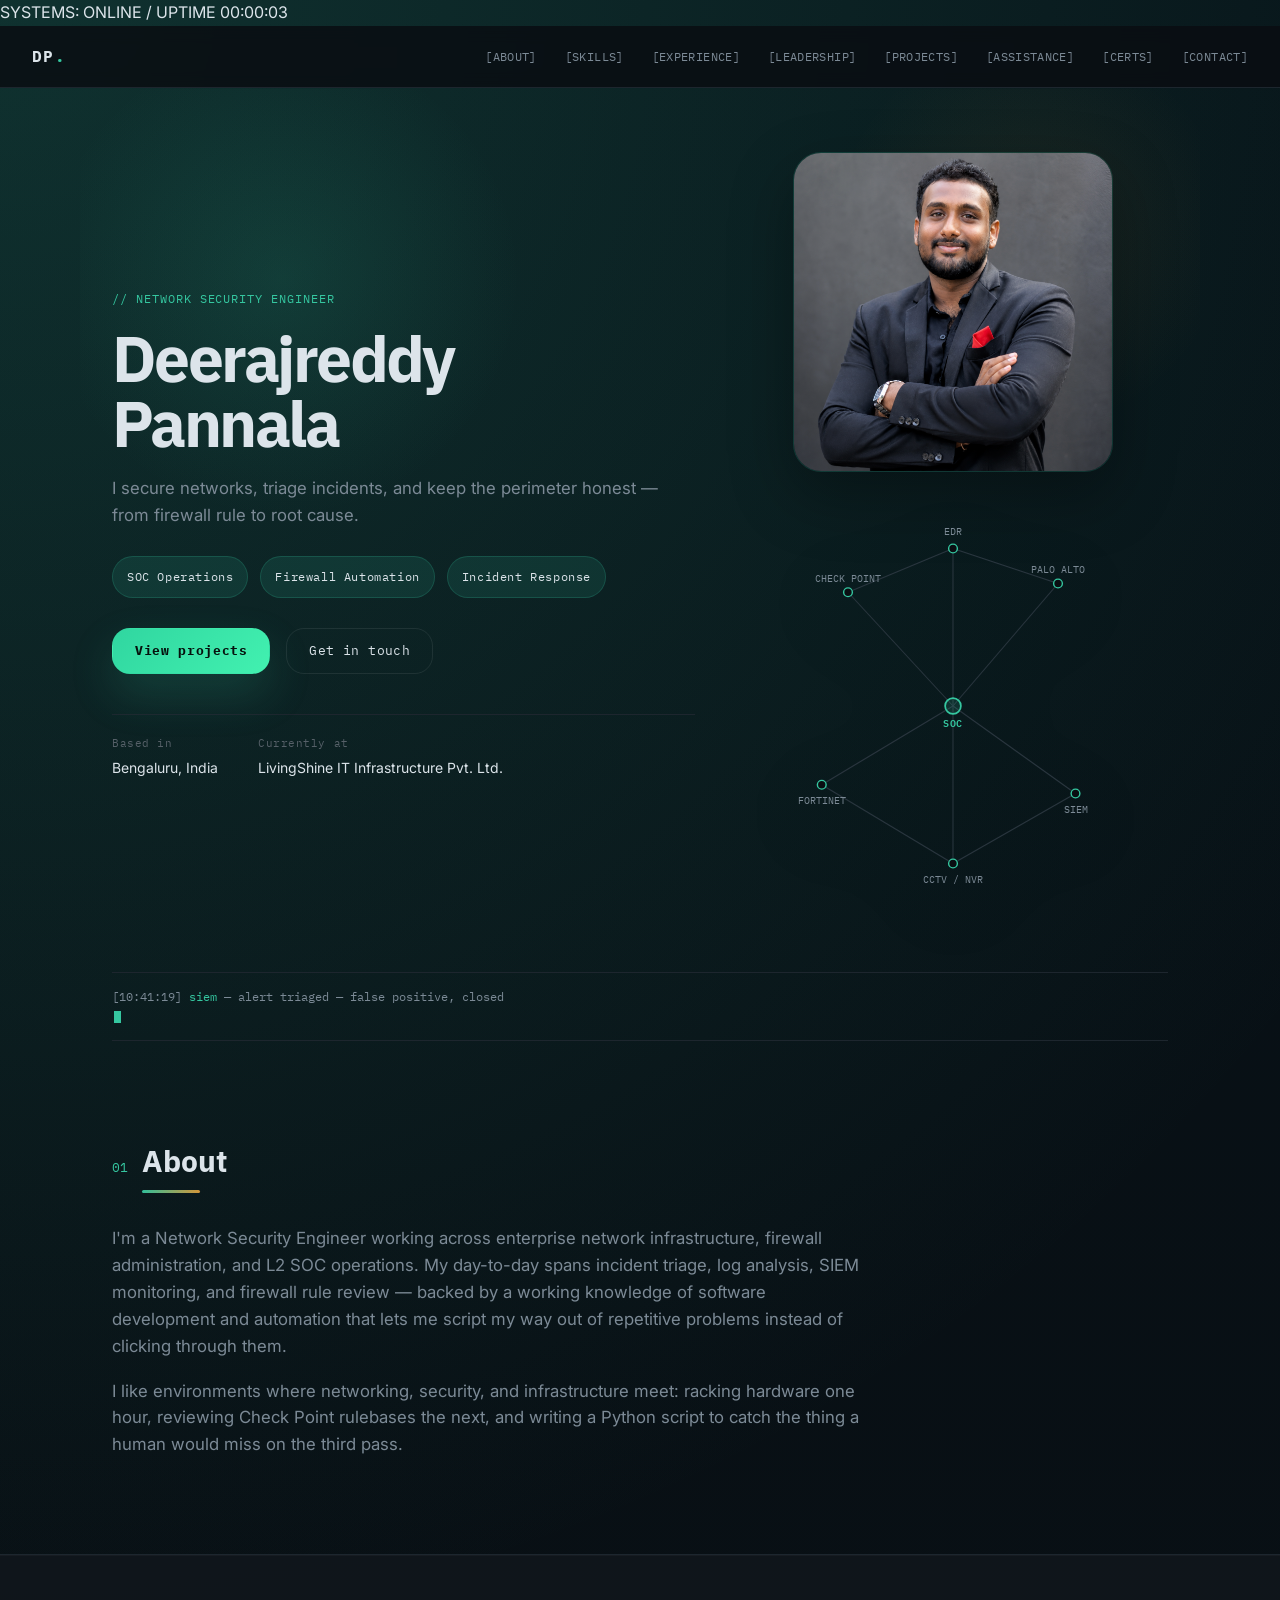
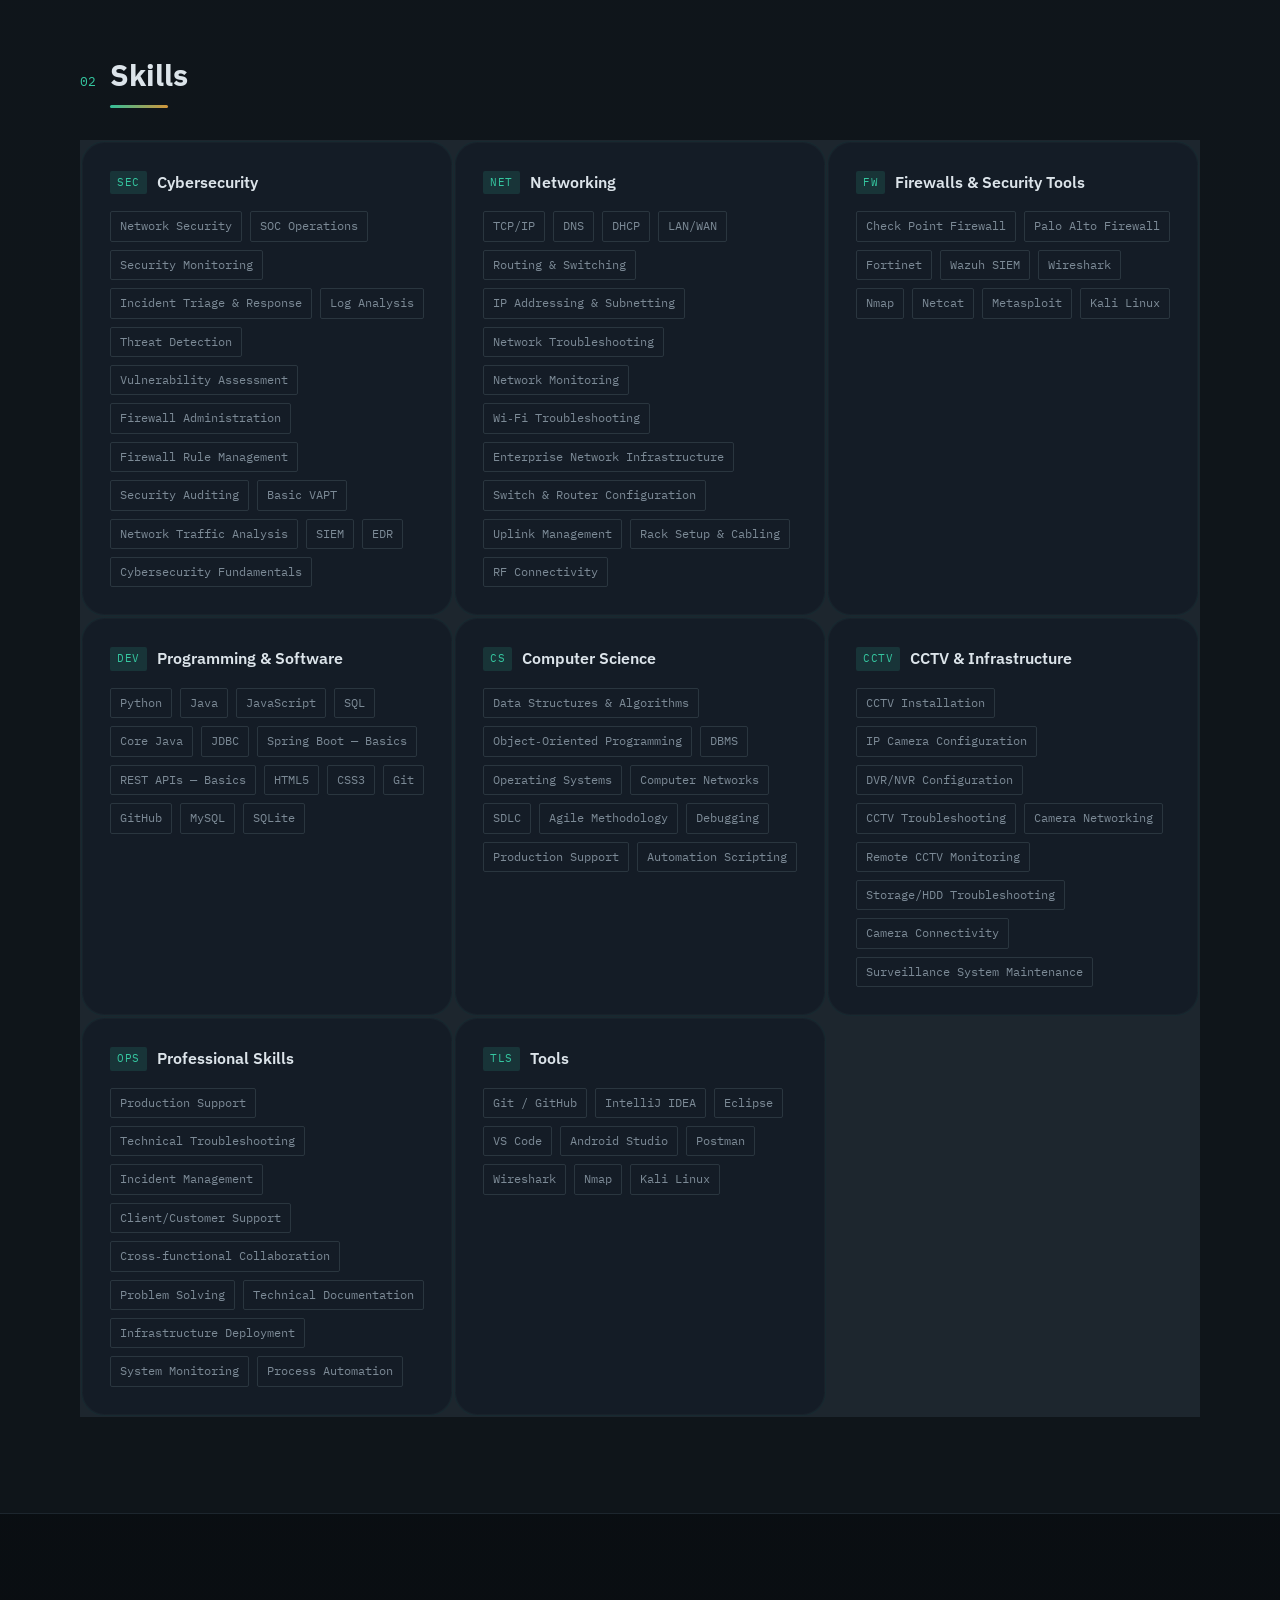
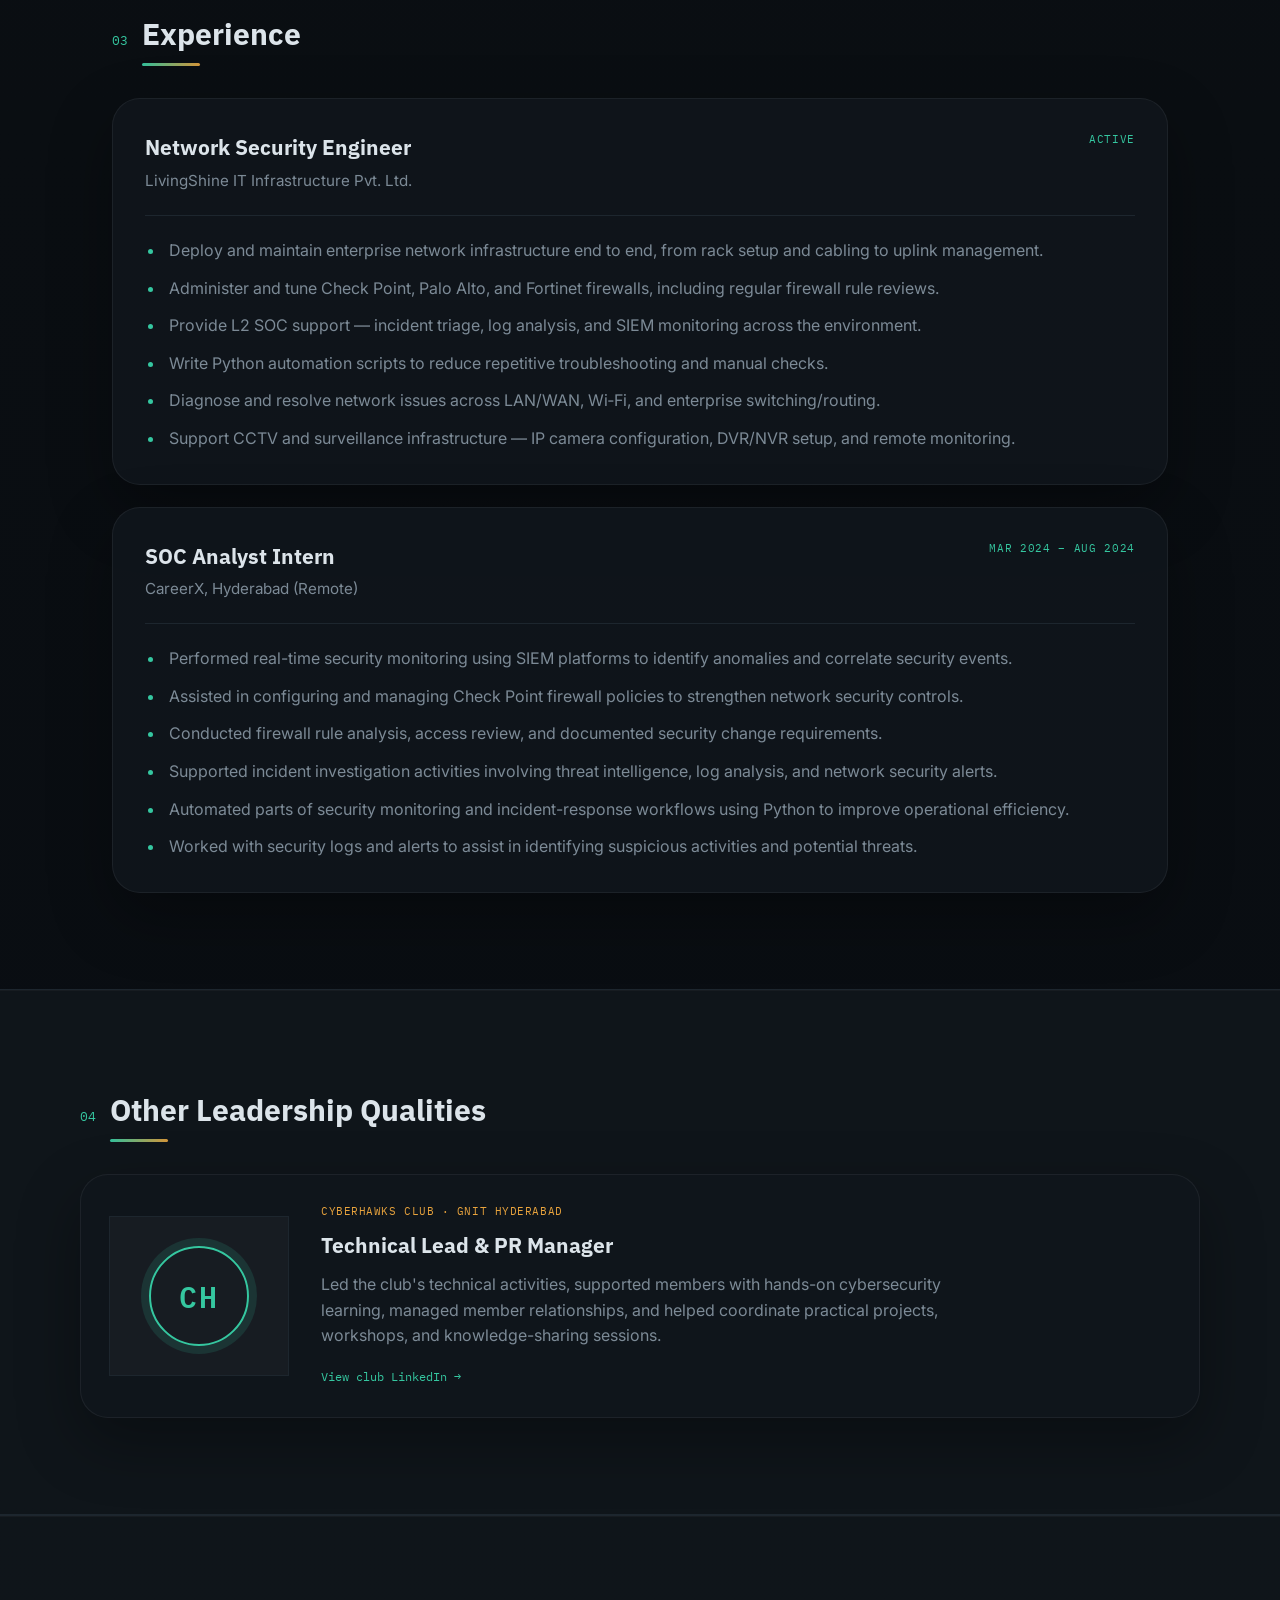
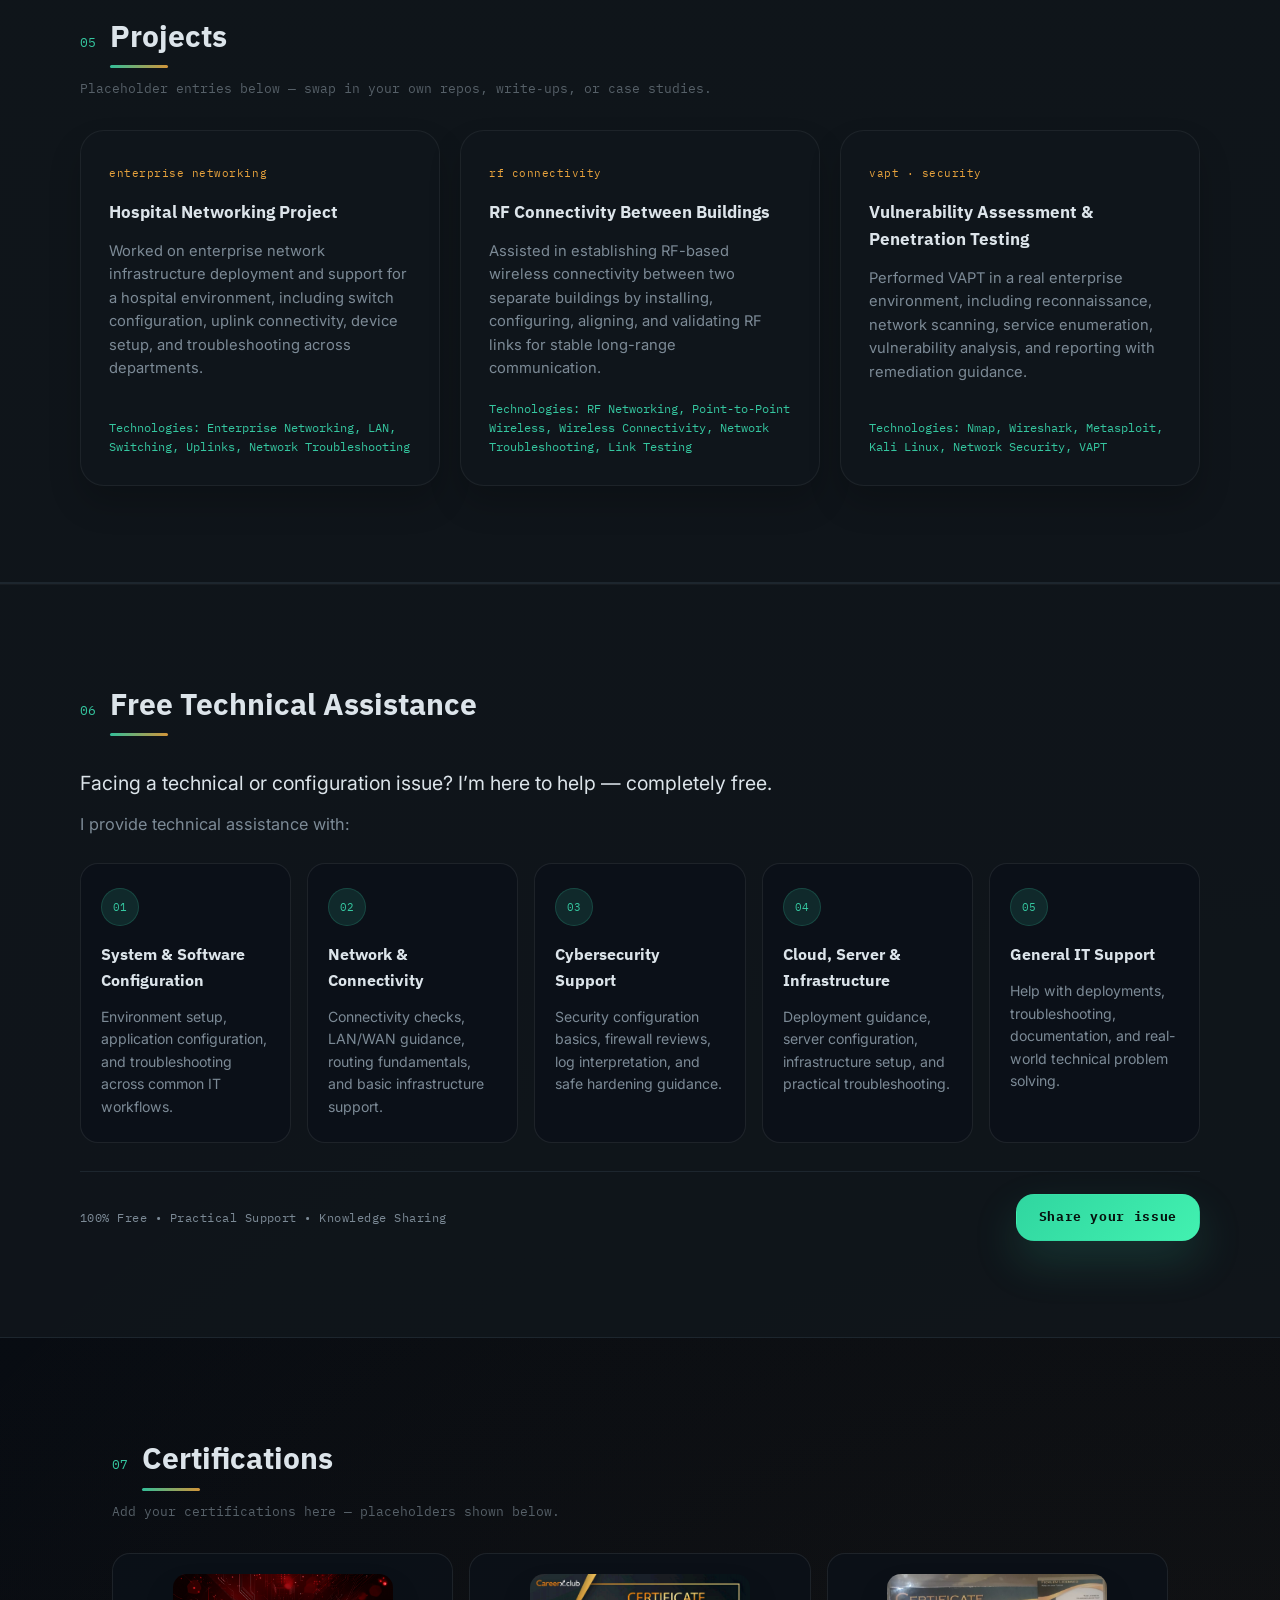
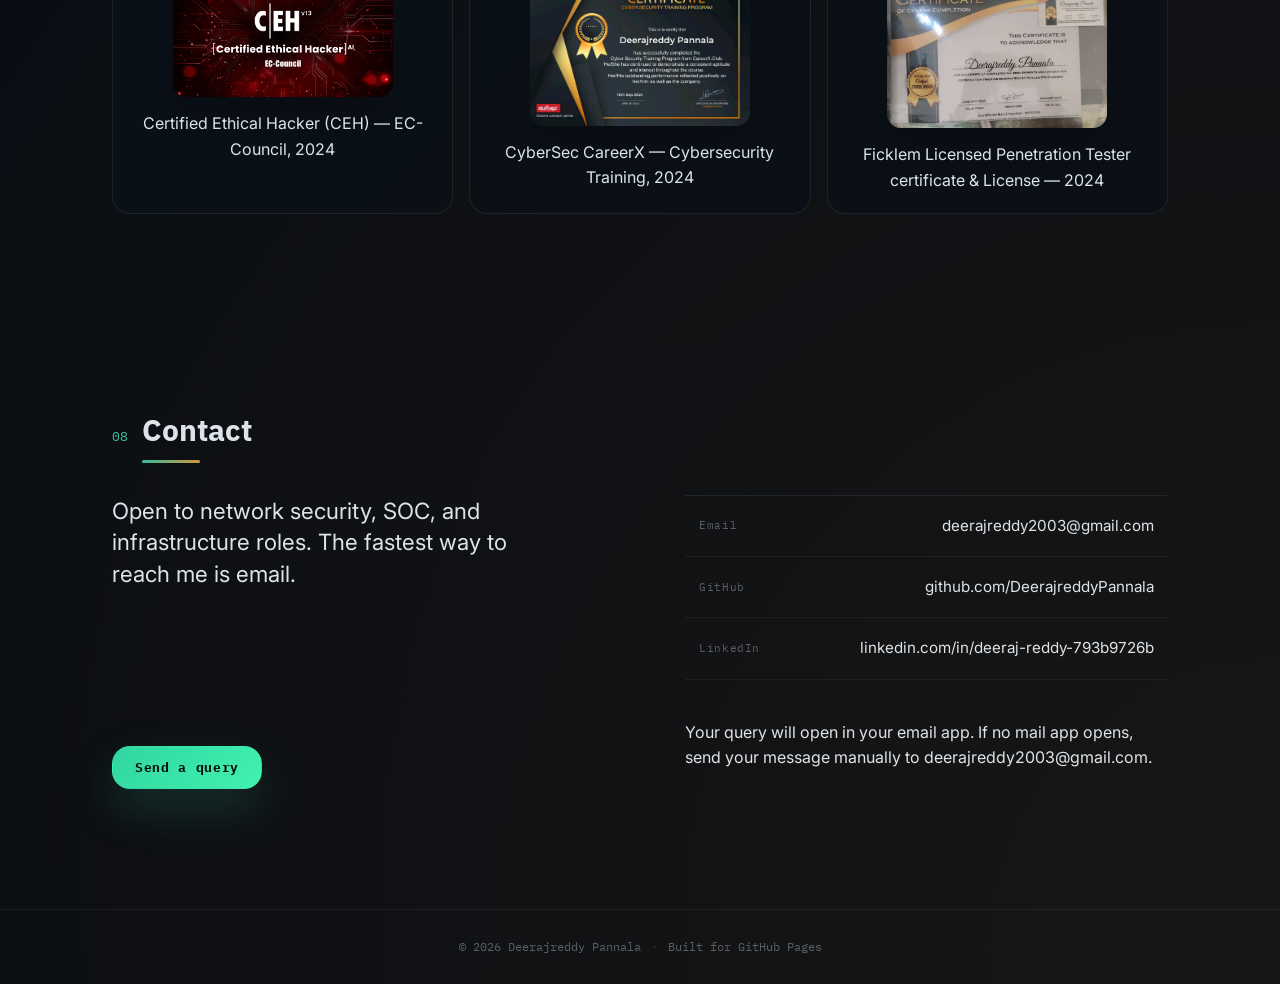
==== index-served.html @ b2ebab17 "Add files via upload" ====
<!DOCTYPE html>
<html lang="en">
<head>
<meta charset="UTF-8">
<meta name="viewport" content="width=device-width, initial-scale=1.0">
<title>Deerajreddy Pannala — Network Security Engineer</title>
<meta name="description" content="Portfolio of Deerajreddy Pannala, a Network Security Engineer specializing in SOC operations, firewall administration, and network infrastructure.">
<link rel="preconnect" href="https://fonts.googleapis.com">
<link rel="preconnect" href="https://fonts.gstatic.com" crossorigin>
<link href="https://fonts.googleapis.com/css2?family=IBM+Plex+Sans:wght@400;500;600;700&family=IBM+Plex+Mono:wght@400;500;600&family=Inter:wght@400;500;600&display=swap" rel="stylesheet">
<link rel="stylesheet" href="style.css">
</head>
<body>

<!-- ============ STATUS BAR ============ -->
<div class="statusbar">
  <span class="statusbar__dot" aria-hidden="true"></span>
  <span class="statusbar__text">SYSTEMS: ONLINE</span>
  <span class="statusbar__sep">/</span>
  <span class="statusbar__text statusbar__uptime" id="uptime">UPTIME 00:00:00</span>
</div>

<!-- ============ NAV ============ -->
<header class="nav">
  <a href="#top" class="nav__logo">DP<span class="nav__logo-dot">.</span></a>
  <nav class="nav__links" id="navLinks">
    <a href="#about">[ABOUT]</a>
    <a href="#skills">[SKILLS]</a>
    <a href="#experience">[EXPERIENCE]</a>
    <a href="#leadership">[LEADERSHIP]</a>
    <a href="#projects">[PROJECTS]</a>
    <a href="#assistance">[ASSISTANCE]</a>
    <a href="#certs">[CERTS]</a>
    <a href="#contact">[CONTACT]</a>
  </nav>
  <button class="nav__toggle" id="navToggle" aria-label="Toggle navigation" aria-expanded="false">
    <span></span><span></span><span></span>
  </button>
</header>

<!-- ============ HERO ============ -->
<section class="hero" id="top">
  <div class="hero__grid">
    <div class="hero__content">
      <p class="eyebrow">// NETWORK SECURITY ENGINEER</p>
      <h1 class="hero__title">Deerajreddy Pannala</h1>
      <p class="hero__tagline">I secure networks, triage incidents, and keep the perimeter honest — from firewall rule to root cause.</p>
      <div class="hero__badges">
        <span class="hero__badge">SOC Operations</span>
        <span class="hero__badge">Firewall Automation</span>
        <span class="hero__badge">Incident Response</span>
      </div>
      <div class="hero__cta">
        <a href="#projects" class="btn btn--primary">View projects</a>
        <a href="#contact" class="btn btn--ghost">Get in touch</a>
      </div>
      <div class="hero__meta">
        <div class="hero__meta-item"><span class="hero__meta-label">Based in</span><span>Bengaluru, India</span></div>
        <div class="hero__meta-item"><span class="hero__meta-label">Currently at</span><span>LivingShine IT Infrastructure Pvt. Ltd.</span></div>
      </div>
    </div>

    <div class="hero__topology" aria-hidden="true">
      <img src="deerajdp.png" alt="Portrait of Deerajreddy Pannala" class="hero__photo">
      <svg viewBox="0 0 480 480" class="topology-svg">
        <!-- connective lines -->
        <g class="topo-lines" stroke="var(--border-bright)" stroke-width="1.2" fill="none">
          <line x1="240" y1="240" x2="120" y2="110" class="line l1"/>
          <line x1="240" y1="240" x2="360" y2="100" class="line l2"/>
          <line x1="240" y1="240" x2="90"  y2="330" class="line l3"/>
          <line x1="240" y1="240" x2="380" y2="340" class="line l4"/>
          <line x1="240" y1="240" x2="240" y2="60"  class="line l5"/>
          <line x1="240" y1="240" x2="240" y2="420" class="line l6"/>
          <line x1="120" y1="110" x2="240" y2="60" class="line l7"/>
          <line x1="360" y1="100" x2="240" y2="60" class="line l8"/>
          <line x1="90"  y1="330" x2="240" y2="420" class="line l9"/>
          <line x1="380" y1="340" x2="240" y2="420" class="line l10"/>
        </g>
        <g class="topo-nodes">
          <circle cx="240" cy="240" r="9" class="node node--self"/>
          <circle cx="120" cy="110" r="5" class="node"/>
          <circle cx="360" cy="100" r="5" class="node"/>
          <circle cx="90"  cy="330" r="5" class="node"/>
          <circle cx="380" cy="340" r="5" class="node"/>
          <circle cx="240" cy="60"  r="5" class="node"/>
          <circle cx="240" cy="420" r="5" class="node"/>
        </g>
        <g class="topo-labels" font-family="IBM Plex Mono, monospace" font-size="11" fill="var(--text-muted)">
          <text x="240" y="264" text-anchor="middle" class="label label--self" fill="var(--accent-teal)">SOC</text>
          <text x="120" y="98"  text-anchor="middle">CHECK POINT</text>
          <text x="360" y="88"  text-anchor="middle">PALO ALTO</text>
          <text x="90"  y="352" text-anchor="middle">FORTINET</text>
          <text x="380" y="362" text-anchor="middle">SIEM</text>
          <text x="240" y="44"  text-anchor="middle">EDR</text>
          <text x="240" y="442" text-anchor="middle">CCTV / NVR</text>
        </g>
      </svg>
    </div>
  </div>

  <div class="hero__ticker" role="status" aria-live="off">
    <div class="hero__ticker-inner" id="logTicker"></div>
  </div>
</section>

<!-- ============ ABOUT ============ -->
<section class="section" id="about">
  <div class="section__head">
    <span class="section__tag">01</span>
    <h2 class="section__title">About</h2>
  </div>
  <div class="about__body">
    <p>
      I'm a Network Security Engineer working across enterprise network infrastructure, firewall
      administration, and L2 SOC operations. My day-to-day spans incident triage, log analysis,
      SIEM monitoring, and firewall rule review — backed by a working knowledge of software
      development and automation that lets me script my way out of repetitive problems instead
      of clicking through them.
    </p>
    <p>
      I like environments where networking, security, and infrastructure meet: racking hardware
      one hour, reviewing Check Point rulebases the next, and writing a Python script to catch
      the thing a human would miss on the third pass.
    </p>
  </div>
</section>

<!-- ============ SKILLS ============ -->
<section class="section section--panel skill-section" id="skills">
  <div class="section__head">
    <span class="section__tag">02</span>
    <h2 class="section__title">Skills</h2>
  </div>

  <div class="skills-grid">

    <div class="skill-card">
      <div class="skill-card__head"><span class="skill-card__code">SEC</span><h3>Cybersecurity</h3></div>
      <div class="tag-list">
        <span class="tag">Network Security</span><span class="tag">SOC Operations</span><span class="tag">Security Monitoring</span>
        <span class="tag">Incident Triage &amp; Response</span><span class="tag">Log Analysis</span><span class="tag">Threat Detection</span>
        <span class="tag">Vulnerability Assessment</span><span class="tag">Firewall Administration</span><span class="tag">Firewall Rule Management</span>
        <span class="tag">Security Auditing</span><span class="tag">Basic VAPT</span><span class="tag">Network Traffic Analysis</span>
        <span class="tag">SIEM</span><span class="tag">EDR</span><span class="tag">Cybersecurity Fundamentals</span>
      </div>
    </div>

    <div class="skill-card">
      <div class="skill-card__head"><span class="skill-card__code">NET</span><h3>Networking</h3></div>
      <div class="tag-list">
        <span class="tag">TCP/IP</span><span class="tag">DNS</span><span class="tag">DHCP</span><span class="tag">LAN/WAN</span>
        <span class="tag">Routing &amp; Switching</span><span class="tag">IP Addressing &amp; Subnetting</span><span class="tag">Network Troubleshooting</span>
        <span class="tag">Network Monitoring</span><span class="tag">Wi‑Fi Troubleshooting</span><span class="tag">Enterprise Network Infrastructure</span>
        <span class="tag">Switch &amp; Router Configuration</span><span class="tag">Uplink Management</span><span class="tag">Rack Setup &amp; Cabling</span>
        <span class="tag">RF Connectivity</span>
      </div>
    </div>

    <div class="skill-card">
      <div class="skill-card__head"><span class="skill-card__code">FW</span><h3>Firewalls &amp; Security Tools</h3></div>
      <div class="tag-list">
        <span class="tag">Check Point Firewall</span><span class="tag">Palo Alto Firewall</span><span class="tag">Fortinet</span>
        <span class="tag">Wazuh SIEM</span><span class="tag">Wireshark</span><span class="tag">Nmap</span><span class="tag">Netcat</span>
        <span class="tag">Metasploit</span><span class="tag">Kali Linux</span>
      </div>
    </div>

    <div class="skill-card">
      <div class="skill-card__head"><span class="skill-card__code">DEV</span><h3>Programming &amp; Software</h3></div>
      <div class="tag-list">
        <span class="tag">Python</span><span class="tag">Java</span><span class="tag">JavaScript</span><span class="tag">SQL</span>
        <span class="tag">Core Java</span><span class="tag">JDBC</span><span class="tag">Spring Boot — Basics</span><span class="tag">REST APIs — Basics</span>
        <span class="tag">HTML5</span><span class="tag">CSS3</span><span class="tag">Git</span><span class="tag">GitHub</span>
        <span class="tag">MySQL</span><span class="tag">SQLite</span>
      </div>
    </div>

    <div class="skill-card">
      <div class="skill-card__head"><span class="skill-card__code">CS</span><h3>Computer Science</h3></div>
      <div class="tag-list">
        <span class="tag">Data Structures &amp; Algorithms</span><span class="tag">Object‑Oriented Programming</span>
        <span class="tag">DBMS</span><span class="tag">Operating Systems</span><span class="tag">Computer Networks</span>
        <span class="tag">SDLC</span><span class="tag">Agile Methodology</span><span class="tag">Debugging</span>
        <span class="tag">Production Support</span><span class="tag">Automation Scripting</span>
      </div>
    </div>

    <div class="skill-card">
      <div class="skill-card__head"><span class="skill-card__code">CCTV</span><h3>CCTV &amp; Infrastructure</h3></div>
      <div class="tag-list">
        <span class="tag">CCTV Installation</span><span class="tag">IP Camera Configuration</span><span class="tag">DVR/NVR Configuration</span>
        <span class="tag">CCTV Troubleshooting</span><span class="tag">Camera Networking</span><span class="tag">Remote CCTV Monitoring</span>
        <span class="tag">Storage/HDD Troubleshooting</span><span class="tag">Camera Connectivity</span><span class="tag">Surveillance System Maintenance</span>
      </div>
    </div>

    <div class="skill-card">
      <div class="skill-card__head"><span class="skill-card__code">OPS</span><h3>Professional Skills</h3></div>
      <div class="tag-list">
        <span class="tag">Production Support</span><span class="tag">Technical Troubleshooting</span><span class="tag">Incident Management</span>
        <span class="tag">Client/Customer Support</span><span class="tag">Cross‑functional Collaboration</span><span class="tag">Problem Solving</span>
        <span class="tag">Technical Documentation</span><span class="tag">Infrastructure Deployment</span><span class="tag">System Monitoring</span>
        <span class="tag">Process Automation</span>
      </div>
    </div>

    <div class="skill-card">
      <div class="skill-card__head"><span class="skill-card__code">TLS</span><h3>Tools</h3></div>
      <div class="tag-list">
        <span class="tag">Git / GitHub</span><span class="tag">IntelliJ IDEA</span><span class="tag">Eclipse</span><span class="tag">VS Code</span>
        <span class="tag">Android Studio</span><span class="tag">Postman</span><span class="tag">Wireshark</span><span class="tag">Nmap</span><span class="tag">Kali Linux</span>
      </div>
    </div>

  </div>
</section>

<!-- ============ EXPERIENCE ============ -->
<section class="section" id="experience">
  <div class="section__head">
    <span class="section__tag">03</span>
    <h2 class="section__title">Experience</h2>
  </div>

  <div class="exp-card">
    <div class="exp-card__head">
      <div>
        <h3>Network Security Engineer</h3>
        <p class="exp-card__org">LivingShine IT Infrastructure Pvt. Ltd.</p>
      </div>
      <span class="exp-card__status">
        <span class="statusbar__dot statusbar__dot--sm" aria-hidden="true"></span>ACTIVE
      </span>
    </div>
    <ul class="exp-card__list">
      <li>Deploy and maintain enterprise network infrastructure end to end, from rack setup and cabling to uplink management.</li>
      <li>Administer and tune Check Point, Palo Alto, and Fortinet firewalls, including regular firewall rule reviews.</li>
      <li>Provide L2 SOC support — incident triage, log analysis, and SIEM monitoring across the environment.</li>
      <li>Write Python automation scripts to reduce repetitive troubleshooting and manual checks.</li>
      <li>Diagnose and resolve network issues across LAN/WAN, Wi‑Fi, and enterprise switching/routing.</li>
      <li>Support CCTV and surveillance infrastructure — IP camera configuration, DVR/NVR setup, and remote monitoring.</li>
    </ul>
  </div>

  <div class="exp-card">
    <div class="exp-card__head">
      <div>
        <h3>SOC Analyst Intern</h3>
        <p class="exp-card__org">CareerX, Hyderabad (Remote)</p>
      </div>
      <span class="exp-card__status">
        <span class="statusbar__dot statusbar__dot--sm" aria-hidden="true"></span>MAR 2024 – AUG 2024
      </span>
    </div>
    <ul class="exp-card__list">
      <li>Performed real-time security monitoring using SIEM platforms to identify anomalies and correlate security events.</li>
      <li>Assisted in configuring and managing Check Point firewall policies to strengthen network security controls.</li>
      <li>Conducted firewall rule analysis, access review, and documented security change requirements.</li>
      <li>Supported incident investigation activities involving threat intelligence, log analysis, and network security alerts.</li>
      <li>Automated parts of security monitoring and incident-response workflows using Python to improve operational efficiency.</li>
      <li>Worked with security logs and alerts to assist in identifying suspicious activities and potential threats.</li>
    </ul>
  </div>
</section>

<!-- ============ LEADERSHIP ============ -->
<section class="section section--panel" id="leadership">
  <div class="section__head">
    <span class="section__tag">04</span>
    <h2 class="section__title">Other Leadership Qualities</h2>
  </div>

  <article class="leadership-card">
    <a href="https://www.linkedin.com/company/cyberhawks-club-gnit-hyd/" class="leadership-card__logo" target="_blank" rel="noopener" aria-label="Visit CyberHawks Club on LinkedIn">
      <img src="./cyberhawk.png.jpg" alt="CyberHawks Club logo" class="leadership-card__image" onerror="this.hidden = true; this.parentElement.classList.add('logo-missing');">
    </a>
    <div class="leadership-card__body">
      <p class="leadership-card__eyebrow">CyberHawks Club · GNIT Hyderabad</p>
      <h3>Technical Lead &amp; PR Manager</h3>
      <p>Led the club's technical activities, supported members with hands-on cybersecurity learning, managed member relationships, and helped coordinate practical projects, workshops, and knowledge-sharing sessions.</p>
      <a href="https://www.linkedin.com/company/cyberhawks-club-gnit-hyd/" class="project-card__link" target="_blank" rel="noopener">View club LinkedIn →</a>
    </div>
  </article>
</section>

<!-- ============ PROJECTS ============ -->
<section class="section section--panel" id="projects">
  <div class="section__head">
    <span class="section__tag">05</span>
    <h2 class="section__title">Projects</h2>
  </div>
  <p class="section__note">Placeholder entries below — swap in your own repos, write‑ups, or case studies.</p>

  <div class="project-grid">
    <article class="project-card">
      <div class="project-card__top">
        <span class="project-card__tag">enterprise networking</span>
      </div>
      <h3>Hospital Networking Project</h3>
      <p>Worked on enterprise network infrastructure deployment and support for a hospital environment, including switch configuration, uplink connectivity, device setup, and troubleshooting across departments.</p>
      <span class="project-card__link">Technologies: Enterprise Networking, LAN, Switching, Uplinks, Network Troubleshooting</span>
    </article>

    <article class="project-card">
      <div class="project-card__top">
        <span class="project-card__tag">rf connectivity</span>
      </div>
      <h3>RF Connectivity Between Buildings</h3>
      <p>Assisted in establishing RF-based wireless connectivity between two separate buildings by installing, configuring, aligning, and validating RF links for stable long-range communication.</p>
      <span class="project-card__link">Technologies: RF Networking, Point-to-Point Wireless, Wireless Connectivity, Network Troubleshooting, Link Testing</span>
    </article>

    <article class="project-card">
      <div class="project-card__top">
        <span class="project-card__tag">vapt · security</span>
      </div>
      <h3>Vulnerability Assessment & Penetration Testing</h3>
      <p>Performed VAPT in a real enterprise environment, including reconnaissance, network scanning, service enumeration, vulnerability analysis, and reporting with remediation guidance.</p>
      <span class="project-card__link">Technologies: Nmap, Wireshark, Metasploit, Kali Linux, Network Security, VAPT</span>
    </article>
  </div>
</section>

<!-- ============ FREE TECHNICAL ASSISTANCE ============ -->
<section class="section section--panel assistance-section" id="assistance">
  <div class="section__head">
    <span class="section__tag">06</span>
    <h2 class="section__title">Free Technical Assistance</h2>
  </div>

  <div class="assistance__intro">
    <p>Facing a technical or configuration issue? I’m here to help — completely free.</p>
    <p>I provide technical assistance with:</p>
  </div>

  <div class="assistance-grid">
    <article class="assistance-card">
      <span class="assistance-card__icon">01</span>
      <h3>System &amp; Software Configuration</h3>
      <p>Environment setup, application configuration, and troubleshooting across common IT workflows.</p>
    </article>
    <article class="assistance-card">
      <span class="assistance-card__icon">02</span>
      <h3>Network &amp; Connectivity</h3>
      <p>Connectivity checks, LAN/WAN guidance, routing fundamentals, and basic infrastructure support.</p>
    </article>
    <article class="assistance-card">
      <span class="assistance-card__icon">03</span>
      <h3>Cybersecurity Support</h3>
      <p>Security configuration basics, firewall reviews, log interpretation, and safe hardening guidance.</p>
    </article>
    <article class="assistance-card">
      <span class="assistance-card__icon">04</span>
      <h3>Cloud, Server &amp; Infrastructure</h3>
      <p>Deployment guidance, server configuration, infrastructure setup, and practical troubleshooting.</p>
    </article>
    <article class="assistance-card">
      <span class="assistance-card__icon">05</span>
      <h3>General IT Support</h3>
      <p>Help with deployments, troubleshooting, documentation, and real-world technical problem solving.</p>
    </article>
  </div>

  <div class="assistance__callout">
    <span class="assistance__callout-text">100% Free • Practical Support • Knowledge Sharing</span>
    <a href="#contact" class="btn btn--primary">Share your issue</a>
  </div>
</section>

<!-- ============ CERTIFICATIONS ============ -->
<section class="section" id="certs">
  <div class="section__head">
    <span class="section__tag">07</span>
    <h2 class="section__title">Certifications</h2>
  </div>
  <p class="section__note">Add your certifications here — placeholders shown below.</p>

  <div class="cert-grid">
    <div class="cert-card">
      <img src="./CEHv13.png" alt="Certified Ethical Hacker certificate" class="cert-card__image">
      <p>Certified Ethical Hacker (CEH) — EC-Council, 2024</p>
    </div>
    <div class="cert-card">
      <img src="./cybersec carrerx1.png" alt="CyberSec CareerX certificate" class="cert-card__image">
      <p>CyberSec CareerX — Cybersecurity Training, 2024</p>
    </div>
    <div class="cert-card">
      <img src="./ficklem.jpeg" alt="Ficklem Licensed Penetration Tester certificate" class="cert-card__image">
      <p>Ficklem Licensed Penetration Tester certificate &amp; License — 2024</p>
    </div>
  </div>
</section>

<!-- ============ CONTACT ============ -->
<section class="section section--contact" id="contact">
  <div class="section__head">
    <span class="section__tag">08</span>
    <h2 class="section__title">Contact</h2>
  </div>

  <div class="contact__grid">
    <p class="contact__lead">
      Open to network security, SOC, and infrastructure roles. The fastest way to reach me is email.
    </p>
    <div class="contact__links">
      <a href="mailto:deerajreddy2003@gmail.com" class="contact__link">
        <span class="contact__link-label">Email</span>
        <span class="contact__link-value">deerajreddy2003@gmail.com</span>
      </a>
      <a href="https://github.com/DeerajreddyPannala" class="contact__link" target="_blank" rel="noopener">
        <span class="contact__link-label">GitHub</span>
        <span class="contact__link-value">github.com/DeerajreddyPannala</span>
      </a>
      <a href="https://www.linkedin.com/in/deeraj-reddy-793b9726b/" class="contact__link" target="_blank" rel="noopener">
        <span class="contact__link-label">LinkedIn</span>
        <span class="contact__link-value">linkedin.com/in/deeraj-reddy-793b9726b</span>
      </a>
    </div>
    <div class="contact__cta">
      <button id="openQueryBtn" class="btn btn--primary">Send a query</button>
    </div>
    <p class="contact__note">Your query will open in your email app. If no mail app opens, send your message manually to <a href="mailto:deerajreddy2003@gmail.com">deerajreddy2003@gmail.com</a>.</p>
  </div>
</section>

<div class="modal-overlay hidden" id="queryModal" aria-hidden="true">
  <div class="modal" role="dialog" aria-modal="true" aria-labelledby="queryModalTitle">
    <button class="modal__close" id="closeQueryBtn" aria-label="Close query form">×</button>
    <h3 id="queryModalTitle">Send a query</h3>
    <p class="modal__note">Ask any question or enquiry and I will receive it via email. A mail app must be configured in your browser or operating system.</p>
    <form id="queryForm" class="modal__form">
      <label class="modal__label">Name
        <input type="text" name="name" required>
      </label>
      <label class="modal__label">Email
        <input type="email" name="email" required>
      </label>
      <label class="modal__label">Message
        <textarea name="message" rows="5" required></textarea>
      </label>
      <button type="submit" class="btn btn--primary">Send message</button>
    </form>
  </div>
</div>

<footer class="footer">
  <span>© <span id="year"></span> Deerajreddy Pannala</span>
  <span class="footer__sep">·</span>
  <span>Built for GitHub Pages</span>
</footer>

<script src="script.js"></script>
</body>
</html>
---- style.css ----
/* ===========================================================
   TOKENS
=========================================================== */
:root {
  --bg: #0A0E12;
  --bg-soft: #0F1922;
  --bg-panel: rgba(16, 22, 28, 0.9);
  --bg-panel-2: rgba(19, 26, 33, 0.94);
  --surface: rgba(255, 255, 255, 0.04);
  --shadow: 0 24px 64px rgba(0, 0, 0, 0.32);
  --border: #1D262E;
  --border-bright: #2A363F;
  --text: #DCE4EA;
  --text-muted: #7C8A96;
  --text-dim: #566068;
  --accent-teal: #35C7A0;
  --accent-teal-dim: rgba(53, 199, 160, 0.14);
  --accent-amber: #E8A33D;
  --accent-red: #E2574C;

  --font-display: 'IBM Plex Sans', system-ui, sans-serif;
  --font-body: 'Inter', system-ui, sans-serif;
  --font-mono: 'IBM Plex Mono', ui-monospace, monospace;

  --max-w: 1120px;
  --radius: 18px;
}

* { box-sizing: border-box; }
html { scroll-behavior: smooth; }

@media (prefers-reduced-motion: reduce) {
  html { scroll-behavior: auto; }
  * { animation-duration: 0.001ms !important; animation-iteration-count: 1 !important; transition-duration: 0.001ms !important; }
}

body {
  margin: 0;
  background: radial-gradient(circle at top left, rgba(53,199,160,0.18), transparent 22%),
              radial-gradient(circle at bottom right, rgba(232,163,61,0.08), transparent 24%),
              linear-gradient(180deg, #071117 0%, #0A0E12 45%, #070B12 100%);
  color: var(--text);
  font-family: var(--font-body);
  font-size: 16px;
  line-height: 1.6;
  min-height: 100vh;
  -webkit-font-smoothing: antialiased;
}

h1, h2, h3 { font-family: var(--font-display); margin: 0; color: var(--text); }
p { margin: 0; }
a { color: inherit; text-decoration: none; }

img { display: block; max-width: 100%; }

::selection { background: rgba(53,199,160,0.22); color: var(--text); }

::selection { background: var(--accent-teal-dim); color: var(--accent-teal); }

:focus-visible {
  outline: 2px solid var(--accent-teal);
  outline-offset: 2px;
}

/* ===========================================================
   NAV
=========================================================== */
.nav {
  position: sticky;
  top: 0;
  z-index: 50;
  display: flex;
  align-items: center;
  justify-content: space-between;
  padding: 18px 32px;
  background: rgba(10, 14, 18, 0.85);
  backdrop-filter: blur(8px);
  border-bottom: 1px solid var(--border);
}
.nav__logo {
  font-family: var(--font-mono);
  font-weight: 700;
  font-size: 16px;
  letter-spacing: 0.08em;
  text-transform: uppercase;
}
.nav__logo-dot { color: var(--accent-teal); }
.nav__links {
  display: flex;
  gap: 28px;
}
.nav__links a {
  font-family: var(--font-mono);
  font-size: 12px;
  letter-spacing: 0.03em;
  color: var(--text-muted);
  transition: color 0.15s ease, transform 0.15s ease;
}
.nav__links a:hover {
  color: var(--accent-teal);
  transform: translateY(-1px);
}
.nav__toggle {
  display: none;
  flex-direction: column;
  gap: 5px;
  background: none;
  border: none;
  cursor: pointer;
  padding: 4px;
}
.nav__toggle span {
  width: 22px;
  height: 2px;
  background: var(--text);
}

/* ===========================================================
   HERO
=========================================================== */
.hero {
  max-width: var(--max-w);
  margin: 0 auto;
  padding: 64px 32px 0;
  position: relative;
}
.hero::before {
  content: '';
  position: absolute;
  inset: 0;
  pointer-events: none;
  background: radial-gradient(circle at 18% 20%, rgba(53,199,160,0.12), transparent 20%),
              radial-gradient(circle at 85% 15%, rgba(232,163,61,0.08), transparent 16%);
}
.hero__grid {
  display: grid;
  grid-template-columns: 1.15fr 0.85fr;
  gap: 42px;
  align-items: center;
  position: relative;
  z-index: 1;
}
.eyebrow {
  font-family: var(--font-mono);
  font-size: 12px;
  letter-spacing: 0.08em;
  color: var(--accent-teal);
  margin-bottom: 18px;
}
.hero__title {
  font-size: clamp(3rem, 5vw, 5.2rem);
  font-weight: 700;
  letter-spacing: -0.04em;
  line-height: 1.02;
  margin-bottom: 18px;
  max-width: 14ch;
}
.hero__tagline {
  font-size: 1.05rem;
  color: var(--text-muted);
  max-width: 52ch;
  margin-bottom: 28px;
}
.hero__badges {
  display: flex;
  flex-wrap: wrap;
  gap: 12px;
  margin-bottom: 30px;
}
.hero__badge {
  font-family: var(--font-mono);
  color: var(--text);
  background: rgba(53,199,160,0.12);
  border: 1px solid rgba(53,199,160,0.2);
  padding: 10px 14px;
  border-radius: 999px;
  font-size: 12px;
  letter-spacing: 0.05em;
}
.hero__cta {
  display: flex;
  gap: 16px;
  margin-bottom: 40px;
}
.btn {
  font-family: var(--font-mono);
  font-size: 13px;
  letter-spacing: 0.03em;
  padding: 12px 22px;
  border-radius: var(--radius);
  border: 1px solid transparent;
  transition: all 0.15s ease;
  display: inline-block;
}
.btn--primary {
  background: linear-gradient(135deg, #30d6a0 0%, #42f1b0 100%);
  color: #06110D;
  font-weight: 700;
  letter-spacing: 0.05em;
  box-shadow: 0 20px 45px rgba(53,199,160,0.18);
}
.btn--primary:hover { background: linear-gradient(135deg, #2cc897 0%, #44d6a9 100%); }
.btn--ghost {
  border-color: rgba(255,255,255,0.08);
  color: var(--text);
}
.btn--ghost:hover { border-color: var(--accent-teal); color: var(--accent-teal); }

.hero__meta {
  display: flex;
  gap: 40px;
  border-top: 1px solid var(--border);
  padding-top: 20px;
}
.hero__meta-item {
  display: flex;
  flex-direction: column;
  gap: 4px;
  font-size: 14px;
}
.hero__meta-label {
  font-family: var(--font-mono);
  font-size: 11px;
  color: var(--text-dim);
  letter-spacing: 0.05em;
}

/* topology diagram */
.hero__topology { display: flex; flex-direction: column; align-items: center; justify-content: center; gap: 24px; position: relative; }
.hero__photo { width: min(100%, 320px); border-radius: 28px; border: 1px solid rgba(53,199,160,0.16); box-shadow: var(--shadow); }
.hero__photo::after { content: ''; position: absolute; inset: 0; }
.topology-svg { width: 100%; max-width: 420px; height: auto; filter: drop-shadow(0 20px 40px rgba(0,0,0,0.28)); }
.node { fill: var(--bg); stroke: var(--accent-teal); stroke-width: 1.6; }
.node--self { fill: var(--accent-teal-dim); stroke: var(--accent-teal); stroke-width: 2; animation: node-pulse 2.6s ease-in-out infinite; }
@keyframes node-pulse { 0%, 100% { r: 9; } 50% { r: 11; } }
.label--self { font-weight: 600; letter-spacing: 0.05em; }
.topo-lines .line { stroke-dasharray: 300; stroke-dashoffset: 300; animation: draw-line 1.8s ease forwards; }
.l1{animation-delay:.1s}.l2{animation-delay:.2s}.l3{animation-delay:.3s}.l4{animation-delay:.4s}
.l5{animation-delay:.5s}.l6{animation-delay:.6s}.l7{animation-delay:.7s}.l8{animation-delay:.8s}
.l9{animation-delay:.9s}.l10{animation-delay:1s}
@keyframes draw-line { to { stroke-dashoffset: 0; } }

.hero__ticker {
  margin-top: 56px;
  border-top: 1px solid var(--border);
  border-bottom: 1px solid var(--border);
  padding: 14px 0;
  overflow: hidden;
}
.hero__ticker-inner { font-family: var(--font-mono); font-size: 12px; color: var(--text-dim); white-space: pre; }
.hero__ticker-inner .line-item { color: var(--text-muted); }
.hero__ticker-inner .line-item .ok { color: var(--accent-teal); }
.hero__ticker-inner .cursor { display: inline-block; width: 7px; height: 12px; background: var(--accent-teal); margin-left: 2px; animation: blink 1s step-end infinite; vertical-align: text-bottom; }
@keyframes blink { 50% { opacity: 0; } }

/* ===========================================================
   SECTIONS (shared)
=========================================================== */
.section {
  max-width: var(--max-w);
  margin: 0 auto;
  padding: 96px 32px;
}
.section--panel {
  background: rgba(16, 22, 28, 0.88);
  max-width: none;
  padding-left: max(32px, calc((100% - var(--max-w)) / 2));
  padding-right: max(32px, calc((100% - var(--max-w)) / 2));
  border-top: 1px solid var(--border);
  border-bottom: 1px solid var(--border);
  box-shadow: inset 0 1px 0 rgba(255,255,255,0.03);
}
.skill-section {
  --mouse-x: 50%;
  --mouse-y: 50%;
  position: relative;
  overflow: hidden;
}
.skill-section::before {
  content: '';
  position: absolute;
  width: 280px;
  height: 280px;
  left: var(--mouse-x);
  top: var(--mouse-y);
  border-radius: 50%;
  pointer-events: none;
  transform: translate(-50%, -50%);
  background: radial-gradient(circle, rgba(53,199,160,0.2) 0%, rgba(53,199,160,0.08) 34%, transparent 70%);
  filter: blur(8px);
  opacity: 0;
  transition: opacity 0.25s ease;
  z-index: 0;
}
.skill-section.is-pointer-active::before { opacity: 1; }
.skill-section > * { position: relative; z-index: 1; }
.section__head {
  display: flex;
  align-items: baseline;
  gap: 14px;
  margin-bottom: 40px;
}
.section__tag {
  font-family: var(--font-mono);
  font-size: 13px;
  color: var(--accent-teal);
}
.section__title {
  font-size: 1.9rem;
  font-weight: 700;
  position: relative;
}
.section__title::after {
  content: '';
  position: absolute;
  left: 0;
  bottom: -8px;
  width: 58px;
  height: 3px;
  border-radius: 999px;
  background: linear-gradient(90deg, rgba(53,199,160,0.95), rgba(232,163,61,0.9));
}
.section__note {
  font-family: var(--font-mono);
  font-size: 12.5px;
  color: var(--text-dim);
  margin: -22px 0 32px;
}

/* about */
.about__body {
  display: flex;
  flex-direction: column;
  gap: 18px;
  max-width: 68ch;
  color: var(--text-muted);
  font-size: 1.05rem;
}

/* ===========================================================
   SKILLS
=========================================================== */
.skills-grid {
  display: grid;
  grid-template-columns: repeat(auto-fit, minmax(300px, 1fr));
  gap: 1px;
  background: var(--border);
  border: 1px solid var(--border);
}
.skill-card {
  background: rgba(20, 28, 38, 0.92);
  padding: 28px;
  border-radius: 24px;
  border: 1px solid rgba(53,199,160,0.08);
  box-shadow: inset 0 0 0 1px rgba(255,255,255,0.02);
  transition: border-color 0.2s ease, background-color 0.2s ease, box-shadow 0.2s ease;
}
.skill-card.is-pointer-near,
.skill-card:hover {
  background: rgba(24, 38, 45, 0.96);
  border-color: rgba(53,199,160,0.35);
  box-shadow: inset 0 0 0 1px rgba(53,199,160,0.08), 0 12px 28px rgba(0,0,0,0.16);
}
.skill-card__head {
  display: flex;
  align-items: center;
  gap: 10px;
  margin-bottom: 16px;
}
.skill-card__code {
  font-family: var(--font-mono);
  font-size: 11px;
  color: var(--accent-teal);
  background: var(--accent-teal-dim);
  padding: 3px 7px;
  border-radius: 2px;
  letter-spacing: 0.05em;
}
.skill-card h3 { font-size: 1rem; font-weight: 600; }
.tag-list { display: flex; flex-wrap: wrap; gap: 8px; }
.tag {
  font-family: var(--font-mono);
  font-size: 11.5px;
  color: var(--text-muted);
  border: 1px solid var(--border-bright);
  padding: 5px 9px;
  border-radius: 2px;
  white-space: nowrap;
  transition: color 0.18s ease, border-color 0.18s ease, background-color 0.18s ease, box-shadow 0.18s ease;
}
.tag.is-pointer-near,
.tag:hover {
  color: var(--text);
  border-color: rgba(53,199,160,0.58);
  background: rgba(53,199,160,0.1);
  box-shadow: 0 0 18px rgba(53,199,160,0.12);
}

/* ===========================================================
   EXPERIENCE
=========================================================== */
.exp-card {
  border: 1px solid rgba(255,255,255,0.06);
  border-radius: 28px;
  padding: 32px;
  background: rgba(16, 22, 28, 0.9);
  box-shadow: var(--shadow);
}
.exp-card + .exp-card {
  margin-top: 22px;
}
.exp-card__head {
  display: flex;
  justify-content: space-between;
  align-items: flex-start;
  flex-wrap: wrap;
  gap: 12px;
  margin-bottom: 22px;
  padding-bottom: 22px;
  border-bottom: 1px solid var(--border);
}
.exp-card__head h3 { font-size: 1.3rem; margin-bottom: 4px; }
.exp-card__org { color: var(--text-muted); font-size: 0.95rem; }
.exp-card__status {
  font-family: var(--font-mono);
  font-size: 11px;
  color: var(--accent-teal);
  letter-spacing: 0.06em;
  display: flex;
  align-items: center;
}
.exp-card__list {
  margin: 0;
  padding-left: 20px;
  color: var(--text-muted);
  display: flex;
  flex-direction: column;
  gap: 12px;
}
.exp-card__list li { padding-left: 4px; }
.exp-card__list li::marker { color: var(--accent-teal); }

/* ===========================================================
   LEADERSHIP
=========================================================== */
.leadership-card {
  display: grid;
  grid-template-columns: 180px 1fr;
  gap: 32px;
  align-items: center;
  border: 1px solid rgba(255,255,255,0.06);
  border-radius: 28px;
  padding: 28px;
  background: rgba(16, 22, 28, 0.9);
  box-shadow: var(--shadow);
}
.leadership-card__logo {
  display: grid;
  place-items: center;
  min-height: 160px;
  padding: 18px;
  border: 1px solid var(--border);
  background: rgba(255,255,255,0.03);
  transition: border-color 0.16s ease, transform 0.16s ease;
}
.leadership-card__logo:hover {
  border-color: var(--accent-teal);
  transform: translateY(-2px);
}
.leadership-card__image {
  width: 100%;
  max-height: 150px;
  object-fit: contain;
}
.leadership-card__image[hidden] { display: none; }
.leadership-card__logo.logo-missing::before {
  content: 'CH';
  display: grid;
  place-items: center;
  width: 96px;
  height: 96px;
  border: 2px solid var(--accent-teal);
  border-radius: 50%;
  color: var(--accent-teal);
  font-family: var(--font-mono);
  font-size: 30px;
  font-weight: 600;
  letter-spacing: 0.08em;
  box-shadow: 0 0 0 8px var(--accent-teal-dim);
}
.leadership-card__eyebrow {
  margin-bottom: 8px;
  color: var(--accent-amber);
  font-family: var(--font-mono);
  font-size: 11px;
  letter-spacing: 0.05em;
  text-transform: uppercase;
}
.leadership-card h3 {
  margin-bottom: 10px;
  font-size: 1.3rem;
}
.leadership-card__body > p:not(.leadership-card__eyebrow) {
  max-width: 68ch;
  color: var(--text-muted);
}
.leadership-card .project-card__link {
  display: inline-block;
  margin-top: 18px;
}

/* ===========================================================
   PROJECTS
=========================================================== */
.project-grid {
  display: grid;
  grid-template-columns: repeat(auto-fit, minmax(280px, 1fr));
  gap: 20px;
}
.project-card {
  display: flex;
  flex-direction: column;
  gap: 14px;
  padding: 28px;
  border: 1px solid rgba(255,255,255,0.06);
  border-radius: 24px;
  background: rgba(16, 22, 28, 0.92);
  transition: transform 0.22s ease, box-shadow 0.22s ease, border-color 0.22s ease;
  box-shadow: 0 18px 32px rgba(0,0,0,0.18);
}
.project-card:hover {
  border-color: rgba(53,199,160,0.4);
  transform: translateY(-6px);
  box-shadow: 0 40px 75px rgba(0,0,0,0.24);
}
.project-card__tag {
  font-family: var(--font-mono);
  font-size: 10.5px;
  color: var(--accent-amber);
  letter-spacing: 0.05em;
}
.project-card h3 { font-size: 1.05rem; }
.project-card p { color: var(--text-muted); font-size: 0.92rem; flex-grow: 1; }
.project-card__link {
  font-family: var(--font-mono);
  font-size: 12px;
  color: var(--accent-teal);
  margin-top: 4px;
}

/* ===========================================================
   FREE TECHNICAL ASSISTANCE
=========================================================== */
.assistance-section {
  background: rgba(16, 22, 28, 0.88);
}
.assistance__intro {
  display: flex;
  flex-direction: column;
  gap: 12px;
  color: var(--text-muted);
  font-size: 1.02rem;
  max-width: 780px;
  margin-bottom: 26px;
}
.assistance__intro p:first-child {
  color: var(--text);
  font-size: 1.22rem;
}
.assistance-grid {
  display: grid;
  grid-template-columns: repeat(auto-fit, minmax(210px, 1fr));
  gap: 16px;
  margin-top: 16px;
}
.assistance-card {
  background: rgba(11, 17, 24, 0.92);
  border: 1px solid rgba(255,255,255,0.08);
  border-radius: var(--radius);
  padding: 24px 20px;
  transition: transform 0.22s ease, border-color 0.22s ease, box-shadow 0.22s ease;
}
.assistance-card:hover {
  transform: translateY(-6px);
  border-color: rgba(53,199,160,0.46);
  box-shadow: 0 24px 60px rgba(0,0,0,0.2);
}
.assistance-card__icon {
  font-family: var(--font-mono);
  font-size: 11px;
  color: var(--accent-teal);
  background: var(--accent-teal-dim);
  border: 1px solid rgba(53,199,160,0.2);
  border-radius: 50%;
  width: 38px;
  height: 38px;
  display: grid;
  place-items: center;
  margin-bottom: 16px;
}
.assistance-card h3 {
  font-size: 1rem;
  margin-bottom: 12px;
}
.assistance-card p {
  color: var(--text-muted);
  font-size: 0.88rem;
}
.assistance__callout {
  display: flex;
  align-items: center;
  justify-content: space-between;
  gap: 20px;
  flex-wrap: wrap;
  margin-top: 28px;
  padding-top: 22px;
  border-top: 1px solid var(--border);
}
.assistance__callout-text {
  font-family: var(--font-mono);
  font-size: 12px;
  color: var(--text-muted);
  letter-spacing: 0.04em;
}

/* ===========================================================
   CERTIFICATIONS
=========================================================== */
.cert-grid {
  display: grid;
  grid-template-columns: repeat(auto-fit, minmax(240px, 1fr));
  gap: 16px;
}
.cert-card--placeholder {
  border: 1px dashed var(--border-bright);
  border-radius: var(--radius);
  padding: 24px;
  display: flex;
  flex-direction: column;
  align-items: center;
  justify-content: center;
  gap: 10px;
  color: var(--text-dim);
  text-align: center;
}
.cert-card {
  border: 1px solid rgba(255,255,255,0.08);
  border-radius: var(--radius);
  padding: 20px;
  background: rgba(11, 17, 24, 0.92);
  display: flex;
  flex-direction: column;
  align-items: center;
  gap: 14px;
  text-align: center;
}
.cert-card__image {
  width: 100%;
  max-width: 220px;
  border-radius: 14px;
  box-shadow: 0 18px 30px rgba(0,0,0,0.18);
}
.cert-card__plus {
  font-family: var(--font-mono);
  font-size: 20px;
  color: var(--border-bright);
}
.cert-card--placeholder p { font-size: 12.5px; font-family: var(--font-mono); }

/* ===========================================================
   CONTACT
=========================================================== */
.section--contact { padding-bottom: 120px; }
.contact__grid {
  display: grid;
  grid-template-columns: 1.05fr 0.95fr;
  gap: 40px;
  align-items: start;
}
.contact__lead {
  font-size: 1.4rem;
  color: var(--text);
  max-width: 30ch;
  line-height: 1.4;
}
.contact__links {
  display: flex;
  flex-direction: column;
  border-top: 1px solid var(--border);
}
.contact__link {
  display: flex;
  justify-content: space-between;
  align-items: center;
  padding: 18px 14px;
  border-bottom: 1px solid rgba(255,255,255,0.05);
  transition: transform 0.16s ease, color 0.16s ease, background 0.16s ease;
}
.contact__link:hover {
  transform: translateX(4px);
  color: var(--accent-teal);
  background: rgba(53,199,160,0.06);
}
.contact__link-label {
  font-family: var(--font-mono);
  font-size: 11px;
  color: var(--text-dim);
  letter-spacing: 0.05em;
}
.contact__link-value { font-size: 0.95rem; }

.contact__cta {
  margin-top: 26px;
}

.modal-overlay {
  position: fixed;
  inset: 0;
  background: rgba(8, 12, 18, 0.82);
  display: grid;
  place-items: center;
  padding: 24px;
  z-index: 50;
  transition: opacity 0.22s ease;
}

.modal-overlay.hidden {
  opacity: 0;
  pointer-events: none;
}

.modal {
  width: min(540px, 100%);
  background: rgba(12, 18, 26, 0.98);
  border: 1px solid rgba(255,255,255,0.08);
  border-radius: 24px;
  padding: 32px;
  box-shadow: 0 24px 60px rgba(0,0,0,0.35);
  position: relative;
}

.modal__close {
  position: absolute;
  top: 18px;
  right: 18px;
  width: 38px;
  height: 38px;
  border: 1px solid rgba(255,255,255,0.1);
  border-radius: 50%;
  background: transparent;
  color: var(--text);
  font-size: 24px;
  line-height: 1;
  cursor: pointer;
}

.modal h3 {
  margin-bottom: 12px;
}

.modal__note {
  color: var(--text-dim);
  margin-bottom: 24px;
}

.modal__form {
  display: grid;
  gap: 18px;
}

.modal__label {
  display: grid;
  gap: 10px;
  font-size: 0.95rem;
  color: var(--text);
}

.modal__label input,
.modal__label textarea {
  width: 100%;
  padding: 14px 16px;
  border: 1px solid rgba(255,255,255,0.12);
  border-radius: 14px;
  background: rgba(255,255,255,0.04);
  color: var(--text);
  font-family: var(--font-sans);
}

.modal__label textarea {
  resize: vertical;
  min-height: 130px;
}

/* ===========================================================
   FOOTER
=========================================================== */
.footer {
  display: flex;
  justify-content: center;
  gap: 10px;
  padding: 28px;
  font-family: var(--font-mono);
  font-size: 11.5px;
  color: var(--text-dim);
  border-top: 1px solid rgba(255,255,255,0.06);
}
.footer__sep { color: var(--border-bright); }

/* ===========================================================
   RESPONSIVE
=========================================================== */
@media (max-width: 860px) {
  .hero__grid { grid-template-columns: 1fr; }
  .hero__topology { order: -1; max-width: 360px; margin: 0 auto 28px; }
  .contact__grid { grid-template-columns: 1fr; }
  .nav__links {
    position: fixed;
    top: 57px;
    right: 0;
    left: 0;
    background: rgba(16, 22, 28, 0.96);
    border-bottom: 1px solid rgba(255,255,255,0.05);
    flex-direction: column;
    padding: 20px 32px;
    gap: 16px;
    transform: translateY(-120%);
    transition: transform 0.22s ease;
  }
  .nav__links.is-open { transform: translateY(0); }
  .nav__toggle { display: flex; }
}

@media (max-width: 520px) {
  .section { padding: 64px 20px; }
  .section--panel { padding-left: 20px; padding-right: 20px; }
  .hero { padding: 48px 20px 0; }
  .hero__meta { flex-direction: column; gap: 16px; }
  .leadership-card { grid-template-columns: 1fr; padding: 20px; }
  .leadership-card__logo { min-height: 140px; }
}
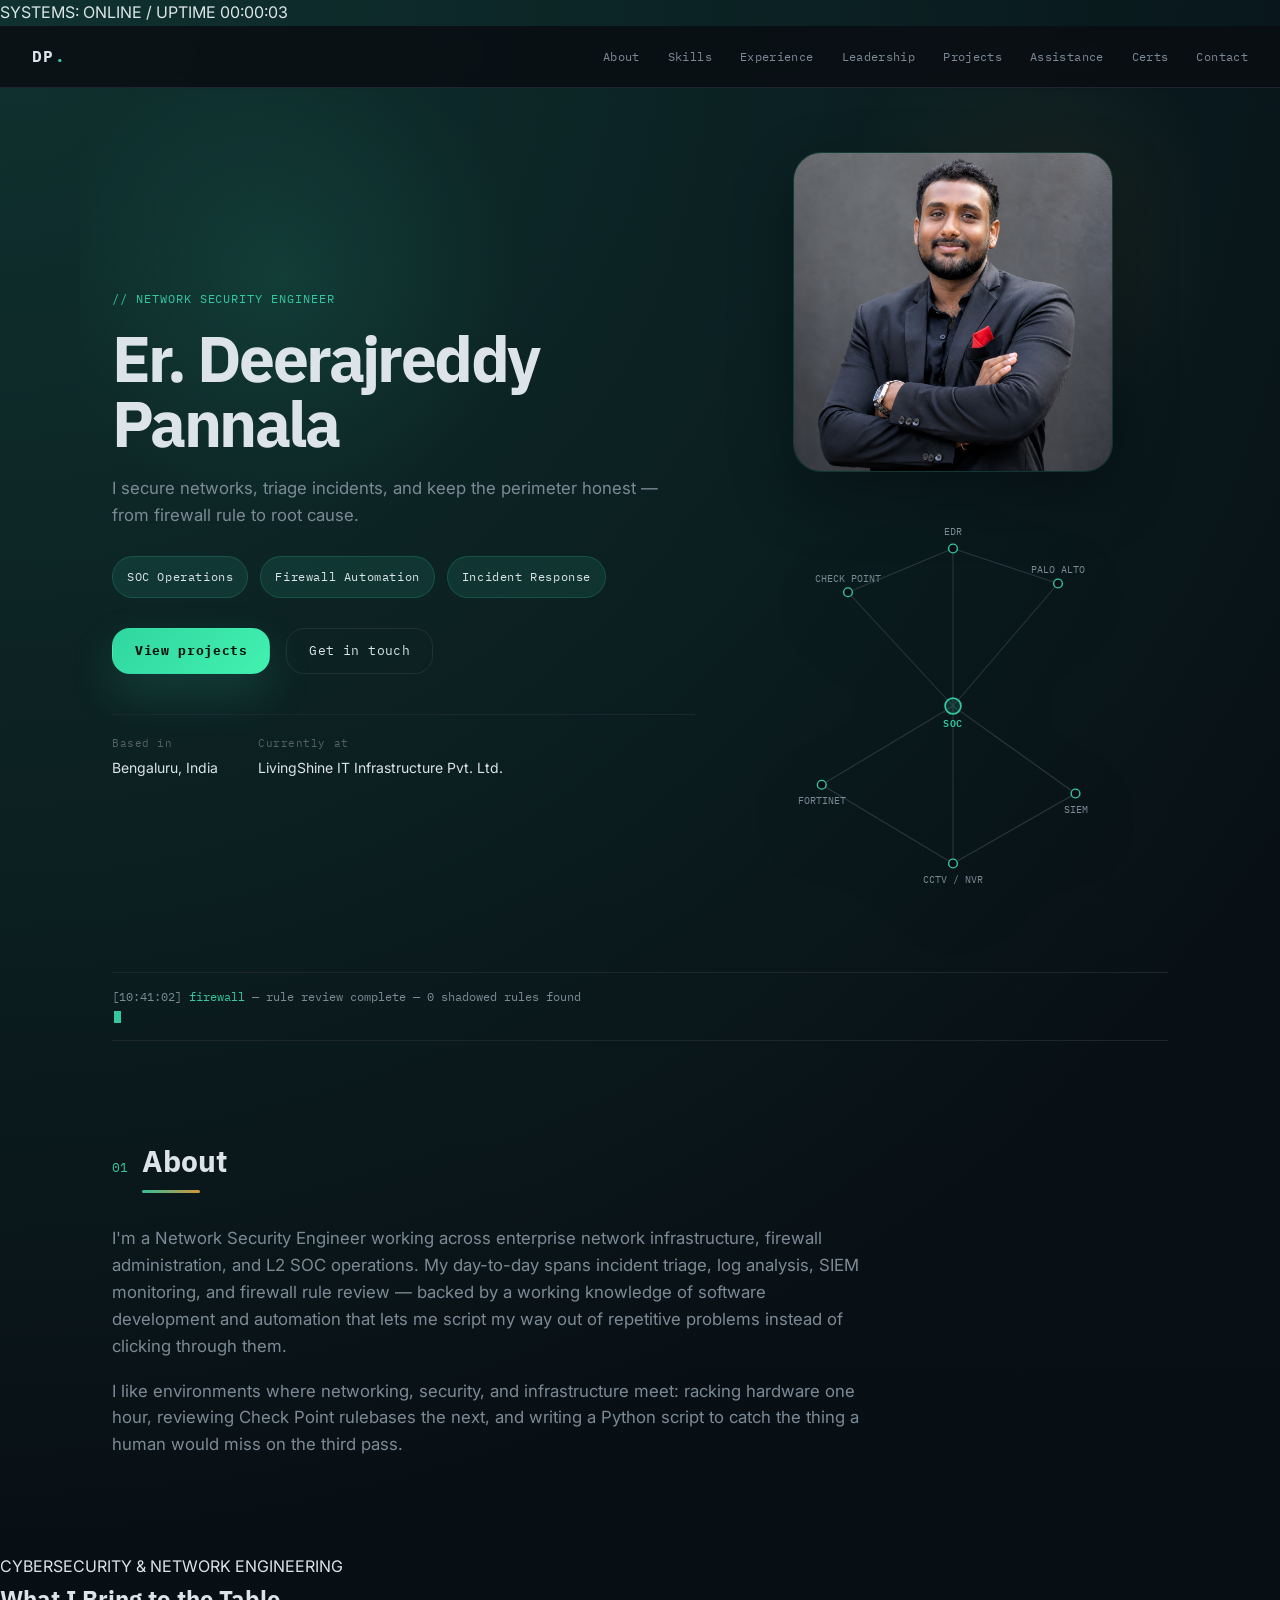
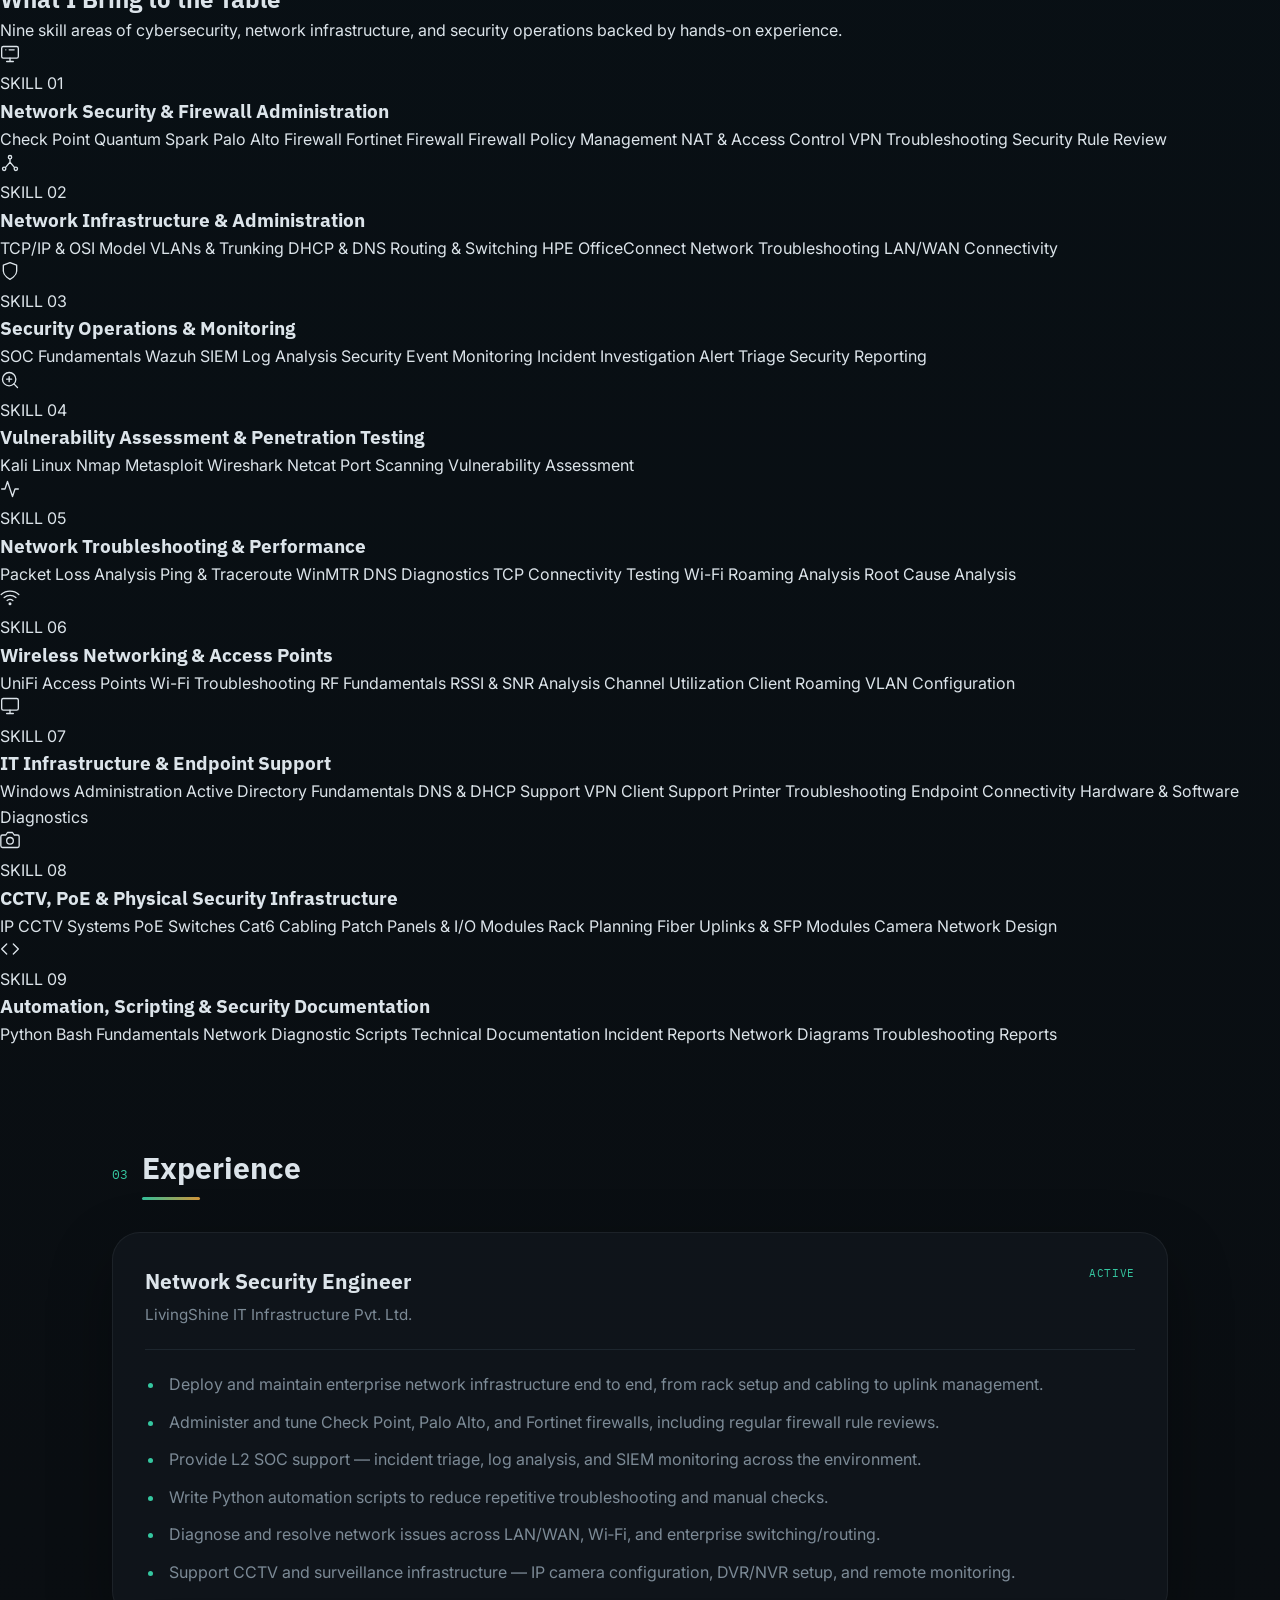
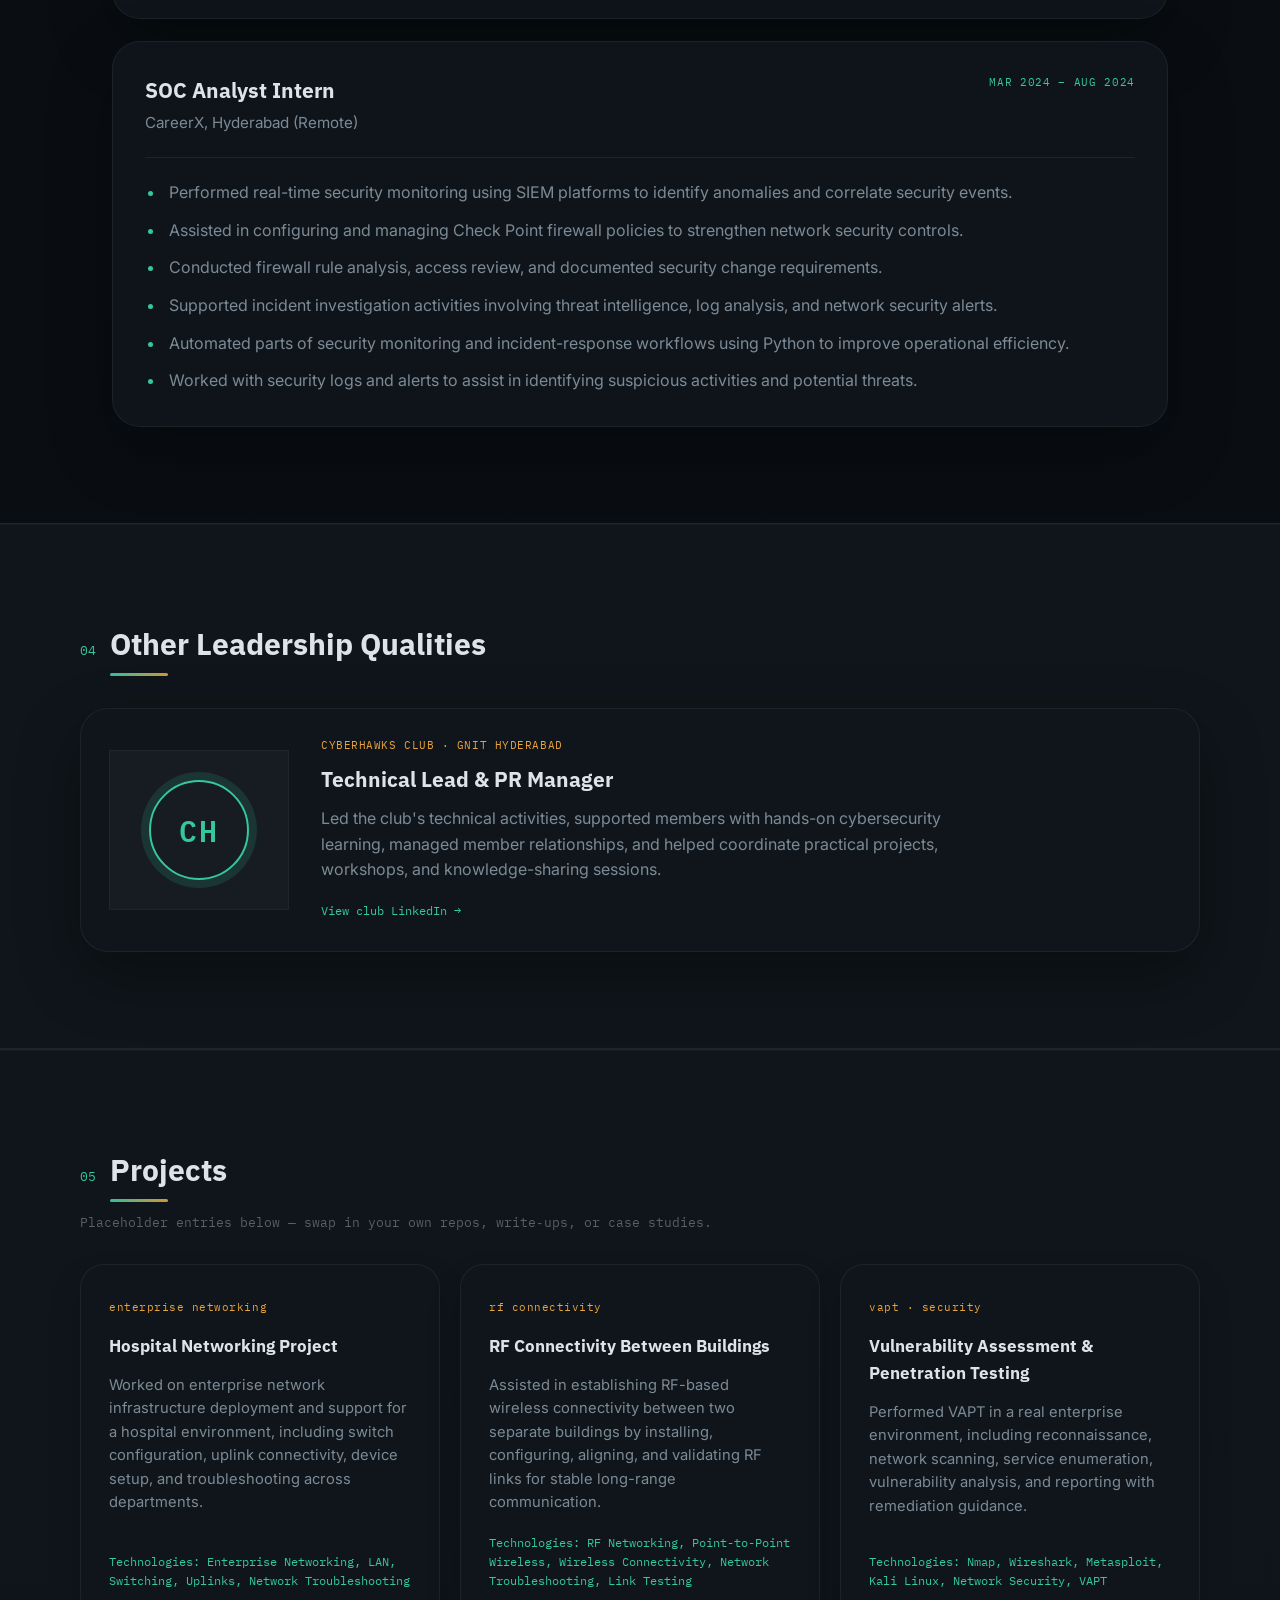
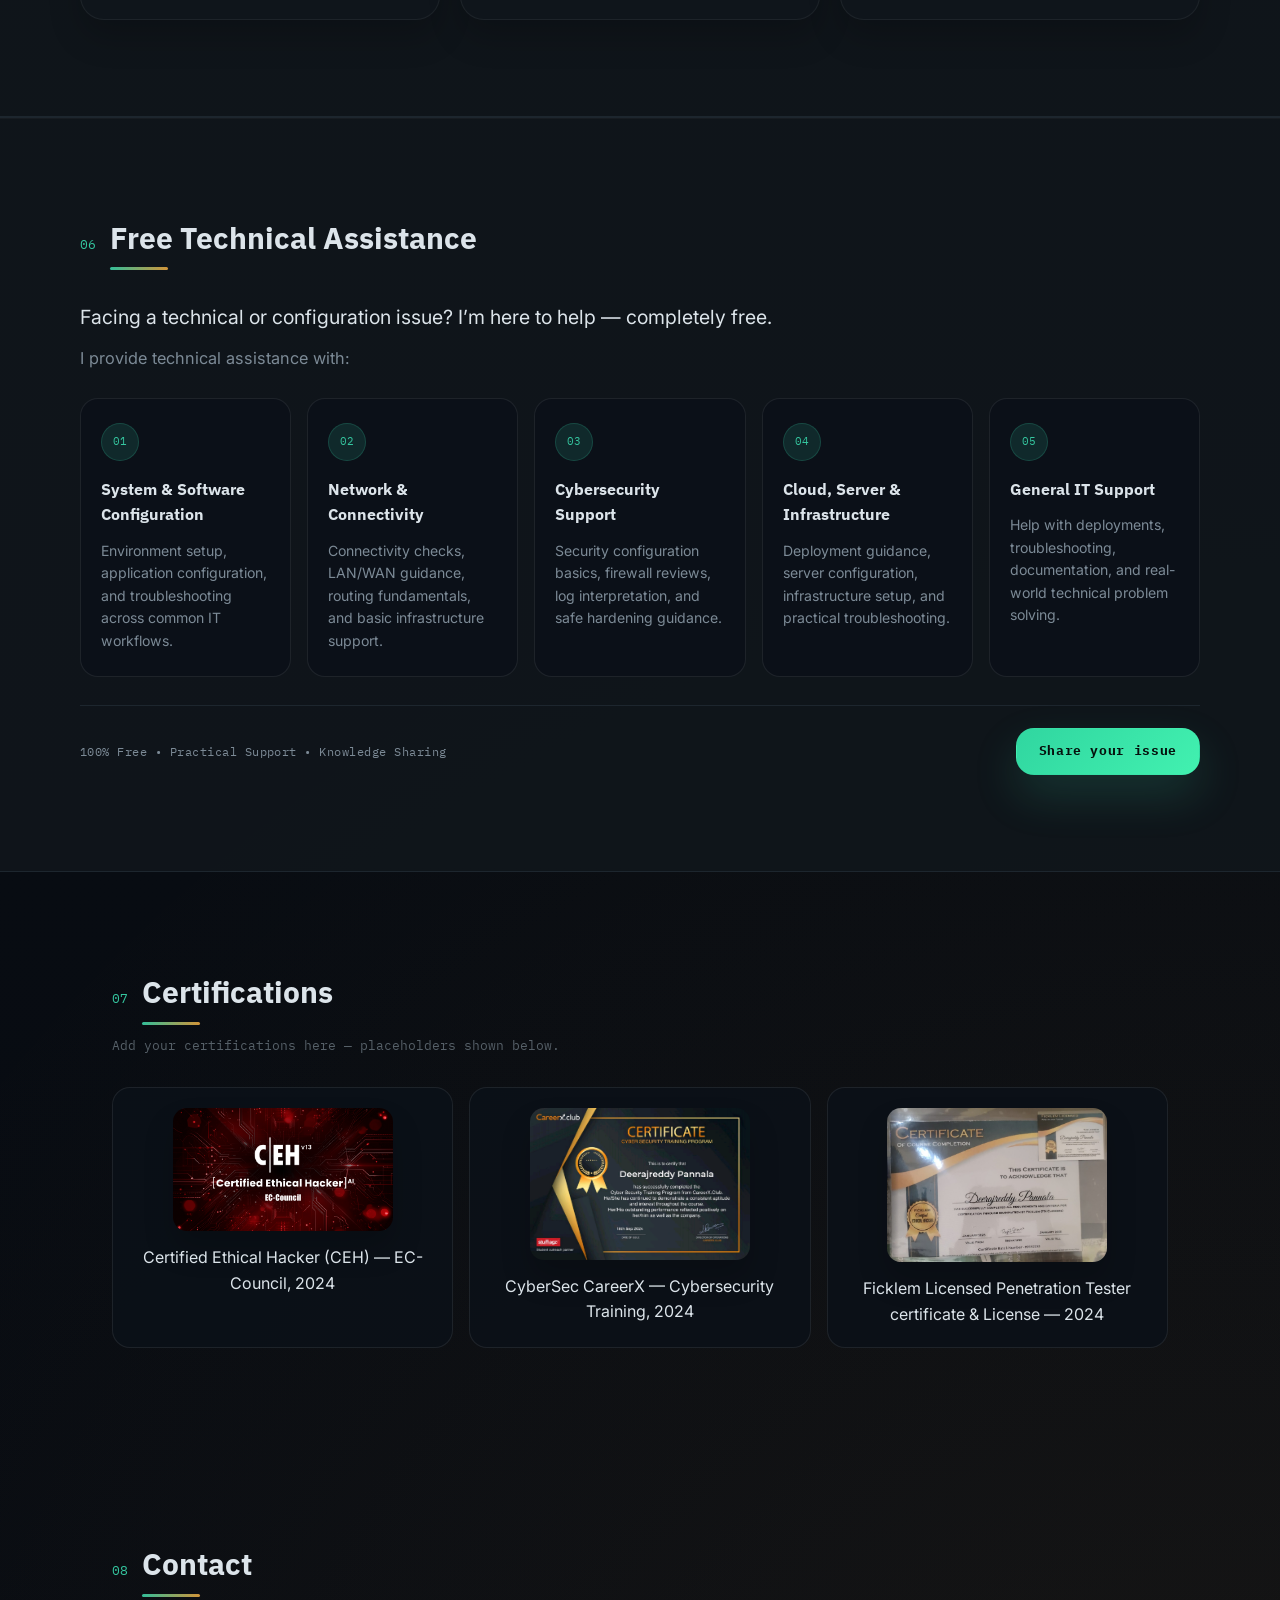
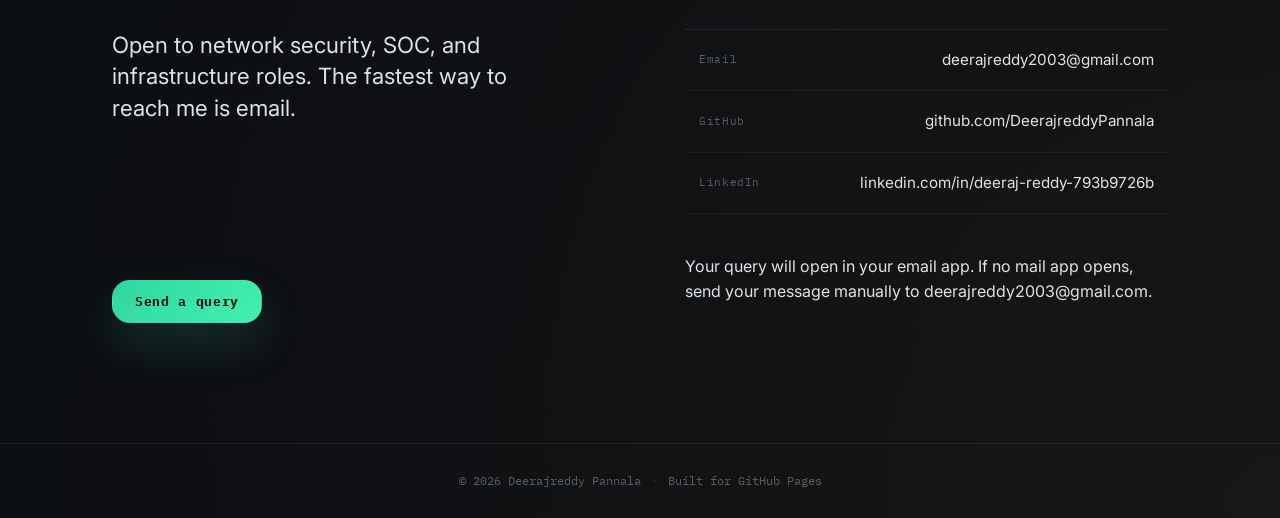
==== commit a184abfa: "Update title and navigation structure in HTML" ====
--- a/index-served.html
+++ b/index-served.html
@@ -3,7 +3,7 @@
 <head>
 <meta charset="UTF-8">
 <meta name="viewport" content="width=device-width, initial-scale=1.0">
-<title>Deerajreddy Pannala — Network Security Engineer</title>
+<title>Er.Deerajreddy Pannala — Network Security Engineer</title>
 <meta name="description" content="Portfolio of Deerajreddy Pannala, a Network Security Engineer specializing in SOC operations, firewall administration, and network infrastructure.">
 <link rel="preconnect" href="https://fonts.googleapis.com">
 <link rel="preconnect" href="https://fonts.gstatic.com" crossorigin>
@@ -21,20 +21,24 @@
 </div>
 
 <!-- ============ NAV ============ -->
-<header class="nav">
-  <a href="#top" class="nav__logo">DP<span class="nav__logo-dot">.</span></a>
-  <nav class="nav__links" id="navLinks">
-    <a href="#about">[ABOUT]</a>
-    <a href="#skills">[SKILLS]</a>
-    <a href="#experience">[EXPERIENCE]</a>
-    <a href="#leadership">[LEADERSHIP]</a>
-    <a href="#projects">[PROJECTS]</a>
-    <a href="#assistance">[ASSISTANCE]</a>
-    <a href="#certs">[CERTS]</a>
-    <a href="#contact">[CONTACT]</a>
+<header class="nav" id="mainNav">
+  <a href="#top" class="nav__logo" aria-label="Go to top">
+    <span class="nav__logo-mark">DP</span><span class="nav__logo-dot">.</span>
+  </a>
+  <nav class="nav__links" id="navLinks" aria-label="Primary navigation">
+    <a href="#about" class="nav__link">About</a>
+    <a href="#skills" class="nav__link">Skills</a>
+    <a href="#experience" class="nav__link">Experience</a>
+    <a href="#leadership" class="nav__link">Leadership</a>
+    <a href="#projects" class="nav__link">Projects</a>
+    <a href="#assistance" class="nav__link">Assistance</a>
+    <a href="#certs" class="nav__link">Certs</a>
+    <a href="#contact" class="nav__link">Contact</a>
   </nav>
-  <button class="nav__toggle" id="navToggle" aria-label="Toggle navigation" aria-expanded="false">
-    <span></span><span></span><span></span>
+  <button class="nav__toggle" id="navToggle" aria-label="Toggle navigation" aria-expanded="false" aria-controls="navLinks">
+    <span class="nav__toggle-bar"></span>
+    <span class="nav__toggle-bar"></span>
+    <span class="nav__toggle-bar"></span>
   </button>
 </header>
 
@@ -43,7 +47,7 @@
   <div class="hero__grid">
     <div class="hero__content">
       <p class="eyebrow">// NETWORK SECURITY ENGINEER</p>
-      <h1 class="hero__title">Deerajreddy Pannala</h1>
+      <h1 class="hero__title">Er. Deerajreddy Pannala</h1>
       <p class="hero__tagline">I secure networks, triage incidents, and keep the perimeter honest — from firewall rule to root cause.</p>
       <div class="hero__badges">
         <span class="hero__badge">SOC Operations</span>
@@ -126,92 +130,199 @@
 </section>
 
 <!-- ============ SKILLS ============ -->
-<section class="section section--panel skill-section" id="skills">
-  <div class="section__head">
-    <span class="section__tag">02</span>
-    <h2 class="section__title">Skills</h2>
-  </div>
-
-  <div class="skills-grid">
-
-    <div class="skill-card">
-      <div class="skill-card__head"><span class="skill-card__code">SEC</span><h3>Cybersecurity</h3></div>
-      <div class="tag-list">
-        <span class="tag">Network Security</span><span class="tag">SOC Operations</span><span class="tag">Security Monitoring</span>
-        <span class="tag">Incident Triage &amp; Response</span><span class="tag">Log Analysis</span><span class="tag">Threat Detection</span>
-        <span class="tag">Vulnerability Assessment</span><span class="tag">Firewall Administration</span><span class="tag">Firewall Rule Management</span>
-        <span class="tag">Security Auditing</span><span class="tag">Basic VAPT</span><span class="tag">Network Traffic Analysis</span>
-        <span class="tag">SIEM</span><span class="tag">EDR</span><span class="tag">Cybersecurity Fundamentals</span>
-      </div>
-    </div>
-
-    <div class="skill-card">
-      <div class="skill-card__head"><span class="skill-card__code">NET</span><h3>Networking</h3></div>
-      <div class="tag-list">
-        <span class="tag">TCP/IP</span><span class="tag">DNS</span><span class="tag">DHCP</span><span class="tag">LAN/WAN</span>
-        <span class="tag">Routing &amp; Switching</span><span class="tag">IP Addressing &amp; Subnetting</span><span class="tag">Network Troubleshooting</span>
-        <span class="tag">Network Monitoring</span><span class="tag">Wi‑Fi Troubleshooting</span><span class="tag">Enterprise Network Infrastructure</span>
-        <span class="tag">Switch &amp; Router Configuration</span><span class="tag">Uplink Management</span><span class="tag">Rack Setup &amp; Cabling</span>
-        <span class="tag">RF Connectivity</span>
-      </div>
-    </div>
-
-    <div class="skill-card">
-      <div class="skill-card__head"><span class="skill-card__code">FW</span><h3>Firewalls &amp; Security Tools</h3></div>
-      <div class="tag-list">
-        <span class="tag">Check Point Firewall</span><span class="tag">Palo Alto Firewall</span><span class="tag">Fortinet</span>
-        <span class="tag">Wazuh SIEM</span><span class="tag">Wireshark</span><span class="tag">Nmap</span><span class="tag">Netcat</span>
-        <span class="tag">Metasploit</span><span class="tag">Kali Linux</span>
-      </div>
-    </div>
-
-    <div class="skill-card">
-      <div class="skill-card__head"><span class="skill-card__code">DEV</span><h3>Programming &amp; Software</h3></div>
-      <div class="tag-list">
-        <span class="tag">Python</span><span class="tag">Java</span><span class="tag">JavaScript</span><span class="tag">SQL</span>
-        <span class="tag">Core Java</span><span class="tag">JDBC</span><span class="tag">Spring Boot — Basics</span><span class="tag">REST APIs — Basics</span>
-        <span class="tag">HTML5</span><span class="tag">CSS3</span><span class="tag">Git</span><span class="tag">GitHub</span>
-        <span class="tag">MySQL</span><span class="tag">SQLite</span>
-      </div>
-    </div>
-
-    <div class="skill-card">
-      <div class="skill-card__head"><span class="skill-card__code">CS</span><h3>Computer Science</h3></div>
-      <div class="tag-list">
-        <span class="tag">Data Structures &amp; Algorithms</span><span class="tag">Object‑Oriented Programming</span>
-        <span class="tag">DBMS</span><span class="tag">Operating Systems</span><span class="tag">Computer Networks</span>
-        <span class="tag">SDLC</span><span class="tag">Agile Methodology</span><span class="tag">Debugging</span>
-        <span class="tag">Production Support</span><span class="tag">Automation Scripting</span>
-      </div>
-    </div>
-
-    <div class="skill-card">
-      <div class="skill-card__head"><span class="skill-card__code">CCTV</span><h3>CCTV &amp; Infrastructure</h3></div>
-      <div class="tag-list">
-        <span class="tag">CCTV Installation</span><span class="tag">IP Camera Configuration</span><span class="tag">DVR/NVR Configuration</span>
-        <span class="tag">CCTV Troubleshooting</span><span class="tag">Camera Networking</span><span class="tag">Remote CCTV Monitoring</span>
-        <span class="tag">Storage/HDD Troubleshooting</span><span class="tag">Camera Connectivity</span><span class="tag">Surveillance System Maintenance</span>
-      </div>
-    </div>
-
-    <div class="skill-card">
-      <div class="skill-card__head"><span class="skill-card__code">OPS</span><h3>Professional Skills</h3></div>
-      <div class="tag-list">
-        <span class="tag">Production Support</span><span class="tag">Technical Troubleshooting</span><span class="tag">Incident Management</span>
-        <span class="tag">Client/Customer Support</span><span class="tag">Cross‑functional Collaboration</span><span class="tag">Problem Solving</span>
-        <span class="tag">Technical Documentation</span><span class="tag">Infrastructure Deployment</span><span class="tag">System Monitoring</span>
-        <span class="tag">Process Automation</span>
-      </div>
-    </div>
-
-    <div class="skill-card">
-      <div class="skill-card__head"><span class="skill-card__code">TLS</span><h3>Tools</h3></div>
-      <div class="tag-list">
-        <span class="tag">Git / GitHub</span><span class="tag">IntelliJ IDEA</span><span class="tag">Eclipse</span><span class="tag">VS Code</span>
-        <span class="tag">Android Studio</span><span class="tag">Postman</span><span class="tag">Wireshark</span><span class="tag">Nmap</span><span class="tag">Kali Linux</span>
-      </div>
-    </div>
-
+<section class="domains-section" id="skills">
+  <div class="domains-bg-grid" aria-hidden="true"></div>
+
+  <div class="domains-inner">
+    <div class="domains-header">
+      <p class="domains-eyebrow">CYBERSECURITY &amp; NETWORK ENGINEERING</p>
+      <h2 class="domains-title">What I Bring to the <span class="domains-title--amber">Table</span></h2>
+      <p class="domains-subtitle">Nine skill areas of cybersecurity, network infrastructure, and security operations backed by hands-on experience.</p>
+    </div>
+
+    <div class="domains-grid">
+
+      <!-- S01 -->
+      <article class="domain-card" data-animate>
+        <div class="domain-card__top">
+          <div class="domain-card__icon" aria-hidden="true">
+            <svg width="20" height="20" viewBox="0 0 24 24" fill="none" stroke="currentColor" stroke-width="1.6" stroke-linecap="round" stroke-linejoin="round"><rect x="2" y="3" width="20" height="14" rx="2"/><path d="M8 21h8M12 17v4"/><path d="M7 7h.01M11 7h6"/></svg>
+          </div>
+          <span class="domain-card__num">SKILL 01</span>
+        </div>
+        <h3 class="domain-card__title">Network Security &amp; Firewall Administration</h3>
+        <div class="domain-tag-list">
+          <span class="domain-tag">Check Point Quantum Spark</span>
+          <span class="domain-tag">Palo Alto Firewall</span>
+          <span class="domain-tag">Fortinet Firewall</span>
+          <span class="domain-tag">Firewall Policy Management</span>
+          <span class="domain-tag">NAT &amp; Access Control</span>
+          <span class="domain-tag">VPN Troubleshooting</span>
+          <span class="domain-tag">Security Rule Review</span>
+        </div>
+      </article>
+
+      <!-- S02 -->
+      <article class="domain-card" data-animate>
+        <div class="domain-card__top">
+          <div class="domain-card__icon" aria-hidden="true">
+            <svg width="20" height="20" viewBox="0 0 24 24" fill="none" stroke="currentColor" stroke-width="1.6" stroke-linecap="round" stroke-linejoin="round"><circle cx="12" cy="5" r="2"/><circle cx="5" cy="19" r="2"/><circle cx="19" cy="19" r="2"/><path d="M12 7v4M12 11l-5 6M12 11l5 6"/></svg>
+          </div>
+          <span class="domain-card__num">SKILL 02</span>
+        </div>
+        <h3 class="domain-card__title">Network Infrastructure &amp; Administration</h3>
+        <div class="domain-tag-list">
+          <span class="domain-tag">TCP/IP &amp; OSI Model</span>
+          <span class="domain-tag">VLANs &amp; Trunking</span>
+          <span class="domain-tag">DHCP &amp; DNS</span>
+          <span class="domain-tag">Routing &amp; Switching</span>
+          <span class="domain-tag">HPE OfficeConnect</span>
+          <span class="domain-tag">Network Troubleshooting</span>
+          <span class="domain-tag">LAN/WAN Connectivity</span>
+        </div>
+      </article>
+
+      <!-- S03 -->
+      <article class="domain-card" data-animate>
+        <div class="domain-card__top">
+          <div class="domain-card__icon" aria-hidden="true">
+            <svg width="20" height="20" viewBox="0 0 24 24" fill="none" stroke="currentColor" stroke-width="1.6" stroke-linecap="round" stroke-linejoin="round"><path d="M12 22s8-4 8-10V5l-8-3-8 3v7c0 6 8 10 8 10z"/></svg>
+          </div>
+          <span class="domain-card__num">SKILL 03</span>
+        </div>
+        <h3 class="domain-card__title">Security Operations &amp; Monitoring</h3>
+        <div class="domain-tag-list">
+          <span class="domain-tag">SOC Fundamentals</span>
+          <span class="domain-tag">Wazuh SIEM</span>
+          <span class="domain-tag">Log Analysis</span>
+          <span class="domain-tag">Security Event Monitoring</span>
+          <span class="domain-tag">Incident Investigation</span>
+          <span class="domain-tag">Alert Triage</span>
+          <span class="domain-tag">Security Reporting</span>
+        </div>
+      </article>
+
+      <!-- S04 -->
+      <article class="domain-card" data-animate>
+        <div class="domain-card__top">
+          <div class="domain-card__icon" aria-hidden="true">
+            <svg width="20" height="20" viewBox="0 0 24 24" fill="none" stroke="currentColor" stroke-width="1.6" stroke-linecap="round" stroke-linejoin="round"><circle cx="11" cy="11" r="8"/><path d="m21 21-4.35-4.35"/><path d="M11 8v6M8 11h6"/></svg>
+          </div>
+          <span class="domain-card__num">SKILL 04</span>
+        </div>
+        <h3 class="domain-card__title">Vulnerability Assessment &amp; Penetration Testing</h3>
+        <div class="domain-tag-list">
+          <span class="domain-tag">Kali Linux</span>
+          <span class="domain-tag">Nmap</span>
+          <span class="domain-tag">Metasploit</span>
+          <span class="domain-tag">Wireshark</span>
+          <span class="domain-tag">Netcat</span>
+          <span class="domain-tag">Port Scanning</span>
+          <span class="domain-tag">Vulnerability Assessment</span>
+        </div>
+      </article>
+
+      <!-- S05 -->
+      <article class="domain-card" data-animate>
+        <div class="domain-card__top">
+          <div class="domain-card__icon" aria-hidden="true">
+            <svg width="20" height="20" viewBox="0 0 24 24" fill="none" stroke="currentColor" stroke-width="1.6" stroke-linecap="round" stroke-linejoin="round"><polyline points="22 12 18 12 15 21 9 3 6 12 2 12"/></svg>
+          </div>
+          <span class="domain-card__num">SKILL 05</span>
+        </div>
+        <h3 class="domain-card__title">Network Troubleshooting &amp; Performance</h3>
+        <div class="domain-tag-list">
+          <span class="domain-tag">Packet Loss Analysis</span>
+          <span class="domain-tag">Ping &amp; Traceroute</span>
+          <span class="domain-tag">WinMTR</span>
+          <span class="domain-tag">DNS Diagnostics</span>
+          <span class="domain-tag">TCP Connectivity Testing</span>
+          <span class="domain-tag">Wi-Fi Roaming Analysis</span>
+          <span class="domain-tag">Root Cause Analysis</span>
+        </div>
+      </article>
+
+      <!-- S06 -->
+      <article class="domain-card" data-animate>
+        <div class="domain-card__top">
+          <div class="domain-card__icon" aria-hidden="true">
+            <svg width="20" height="20" viewBox="0 0 24 24" fill="none" stroke="currentColor" stroke-width="1.6" stroke-linecap="round" stroke-linejoin="round"><path d="M5 12.55a11 11 0 0 1 14.08 0"/><path d="M1.42 9a16 16 0 0 1 21.16 0"/><path d="M8.53 16.11a6 6 0 0 1 6.95 0"/><circle cx="12" cy="20" r="1"/></svg>
+          </div>
+          <span class="domain-card__num">SKILL 06</span>
+        </div>
+        <h3 class="domain-card__title">Wireless Networking &amp; Access Points</h3>
+        <div class="domain-tag-list">
+          <span class="domain-tag">UniFi Access Points</span>
+          <span class="domain-tag">Wi-Fi Troubleshooting</span>
+          <span class="domain-tag">RF Fundamentals</span>
+          <span class="domain-tag">RSSI &amp; SNR Analysis</span>
+          <span class="domain-tag">Channel Utilization</span>
+          <span class="domain-tag">Client Roaming</span>
+          <span class="domain-tag">VLAN Configuration</span>
+        </div>
+      </article>
+
+      <!-- S07 -->
+      <article class="domain-card" data-animate>
+        <div class="domain-card__top">
+          <div class="domain-card__icon" aria-hidden="true">
+            <svg width="20" height="20" viewBox="0 0 24 24" fill="none" stroke="currentColor" stroke-width="1.6" stroke-linecap="round" stroke-linejoin="round"><rect x="2" y="3" width="20" height="14" rx="2"/><path d="M8 21h8M12 17v4"/></svg>
+          </div>
+          <span class="domain-card__num">SKILL 07</span>
+        </div>
+        <h3 class="domain-card__title">IT Infrastructure &amp; Endpoint Support</h3>
+        <div class="domain-tag-list">
+          <span class="domain-tag">Windows Administration</span>
+          <span class="domain-tag">Active Directory Fundamentals</span>
+          <span class="domain-tag">DNS &amp; DHCP Support</span>
+          <span class="domain-tag">VPN Client Support</span>
+          <span class="domain-tag">Printer Troubleshooting</span>
+          <span class="domain-tag">Endpoint Connectivity</span>
+          <span class="domain-tag">Hardware &amp; Software Diagnostics</span>
+        </div>
+      </article>
+
+      <!-- S08 -->
+      <article class="domain-card" data-animate>
+        <div class="domain-card__top">
+          <div class="domain-card__icon" aria-hidden="true">
+            <svg width="20" height="20" viewBox="0 0 24 24" fill="none" stroke="currentColor" stroke-width="1.6" stroke-linecap="round" stroke-linejoin="round"><path d="M23 19a2 2 0 0 1-2 2H3a2 2 0 0 1-2-2V8a2 2 0 0 1 2-2h4l2-3h6l2 3h4a2 2 0 0 1 2 2z"/><circle cx="12" cy="13" r="4"/></svg>
+          </div>
+          <span class="domain-card__num">SKILL 08</span>
+        </div>
+        <h3 class="domain-card__title">CCTV, PoE &amp; Physical Security Infrastructure</h3>
+        <div class="domain-tag-list">
+          <span class="domain-tag">IP CCTV Systems</span>
+          <span class="domain-tag">PoE Switches</span>
+          <span class="domain-tag">Cat6 Cabling</span>
+          <span class="domain-tag">Patch Panels &amp; I/O Modules</span>
+          <span class="domain-tag">Rack Planning</span>
+          <span class="domain-tag">Fiber Uplinks &amp; SFP Modules</span>
+          <span class="domain-tag">Camera Network Design</span>
+        </div>
+      </article>
+
+      <!-- S09 -->
+      <article class="domain-card" data-animate>
+        <div class="domain-card__top">
+          <div class="domain-card__icon" aria-hidden="true">
+            <svg width="20" height="20" viewBox="0 0 24 24" fill="none" stroke="currentColor" stroke-width="1.6" stroke-linecap="round" stroke-linejoin="round"><polyline points="16 18 22 12 16 6"/><polyline points="8 6 2 12 8 18"/></svg>
+          </div>
+          <span class="domain-card__num">SKILL 09</span>
+        </div>
+        <h3 class="domain-card__title">Automation, Scripting &amp; Security Documentation</h3>
+        <div class="domain-tag-list">
+          <span class="domain-tag">Python</span>
+          <span class="domain-tag">Bash Fundamentals</span>
+          <span class="domain-tag">Network Diagnostic Scripts</span>
+          <span class="domain-tag">Technical Documentation</span>
+          <span class="domain-tag">Incident Reports</span>
+          <span class="domain-tag">Network Diagrams</span>
+          <span class="domain-tag">Troubleshooting Reports</span>
+        </div>
+      </article>
+
+    </div>
   </div>
 </section>
 
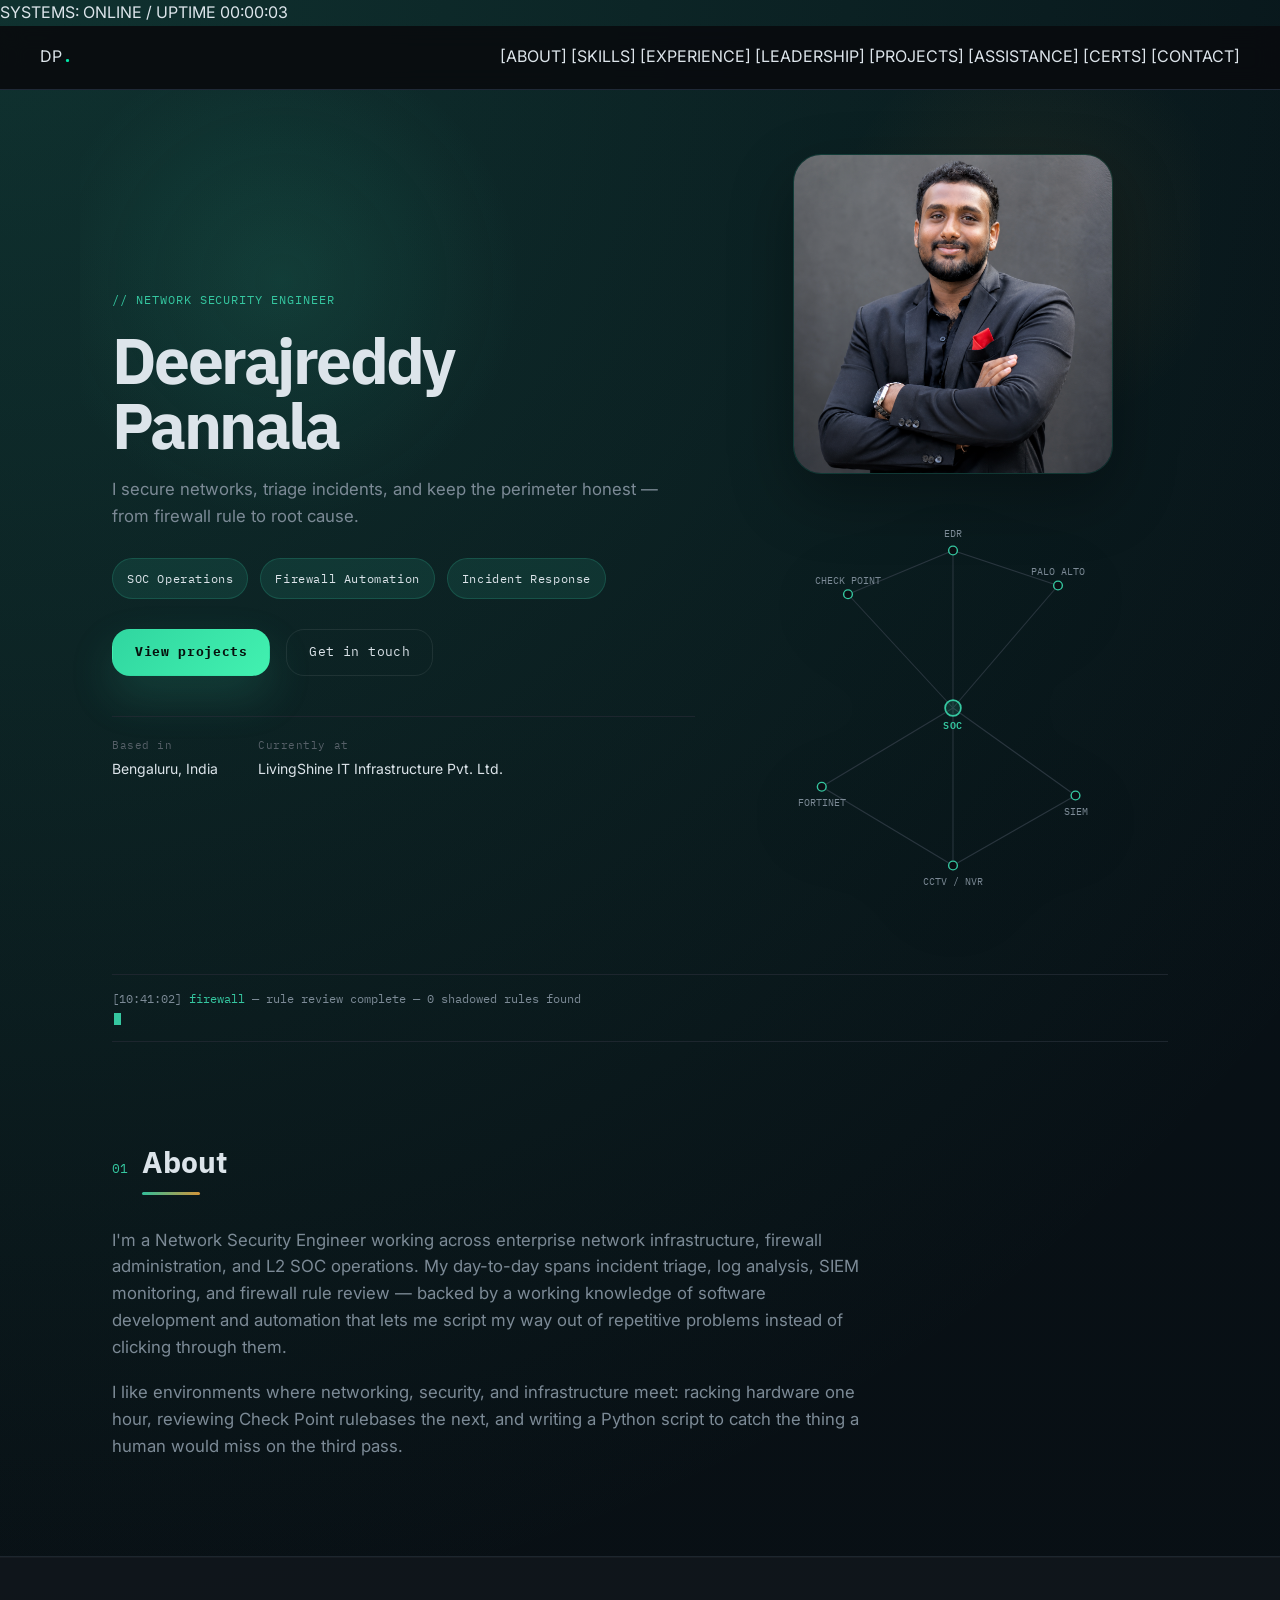
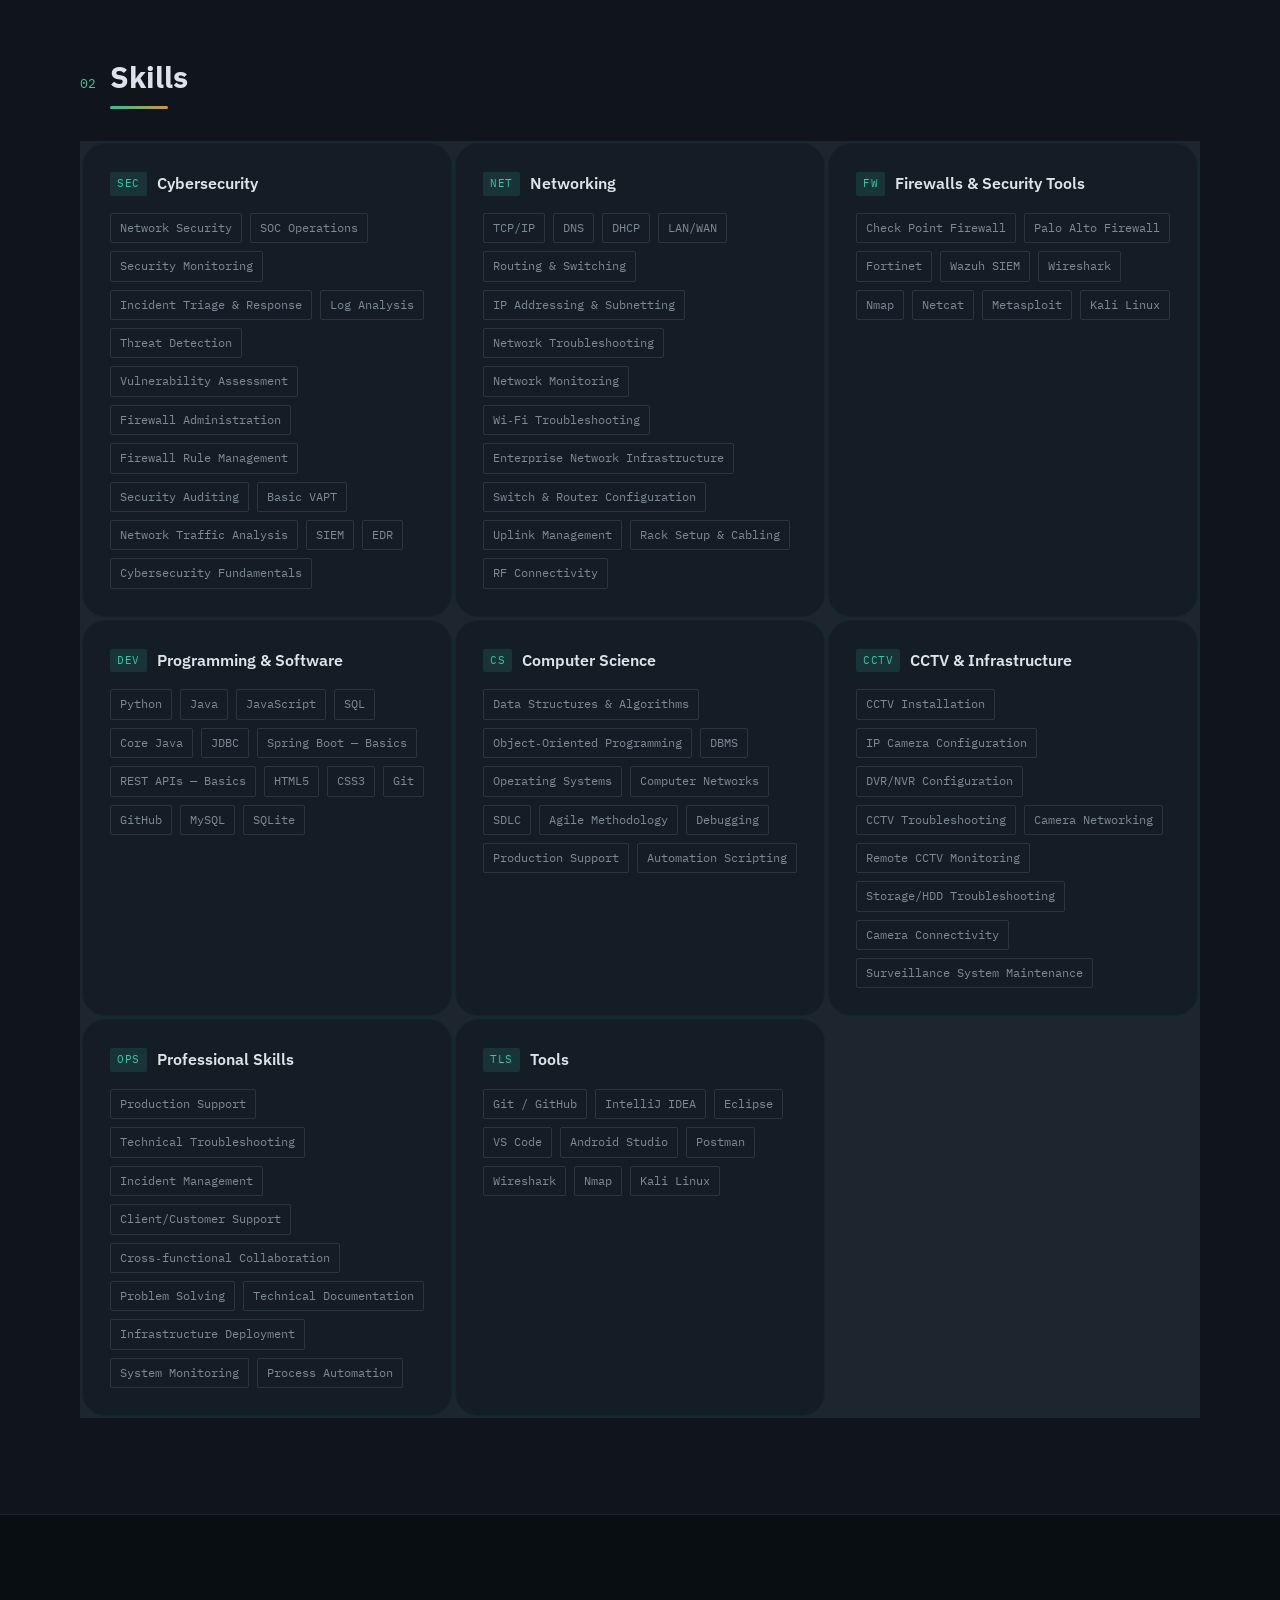
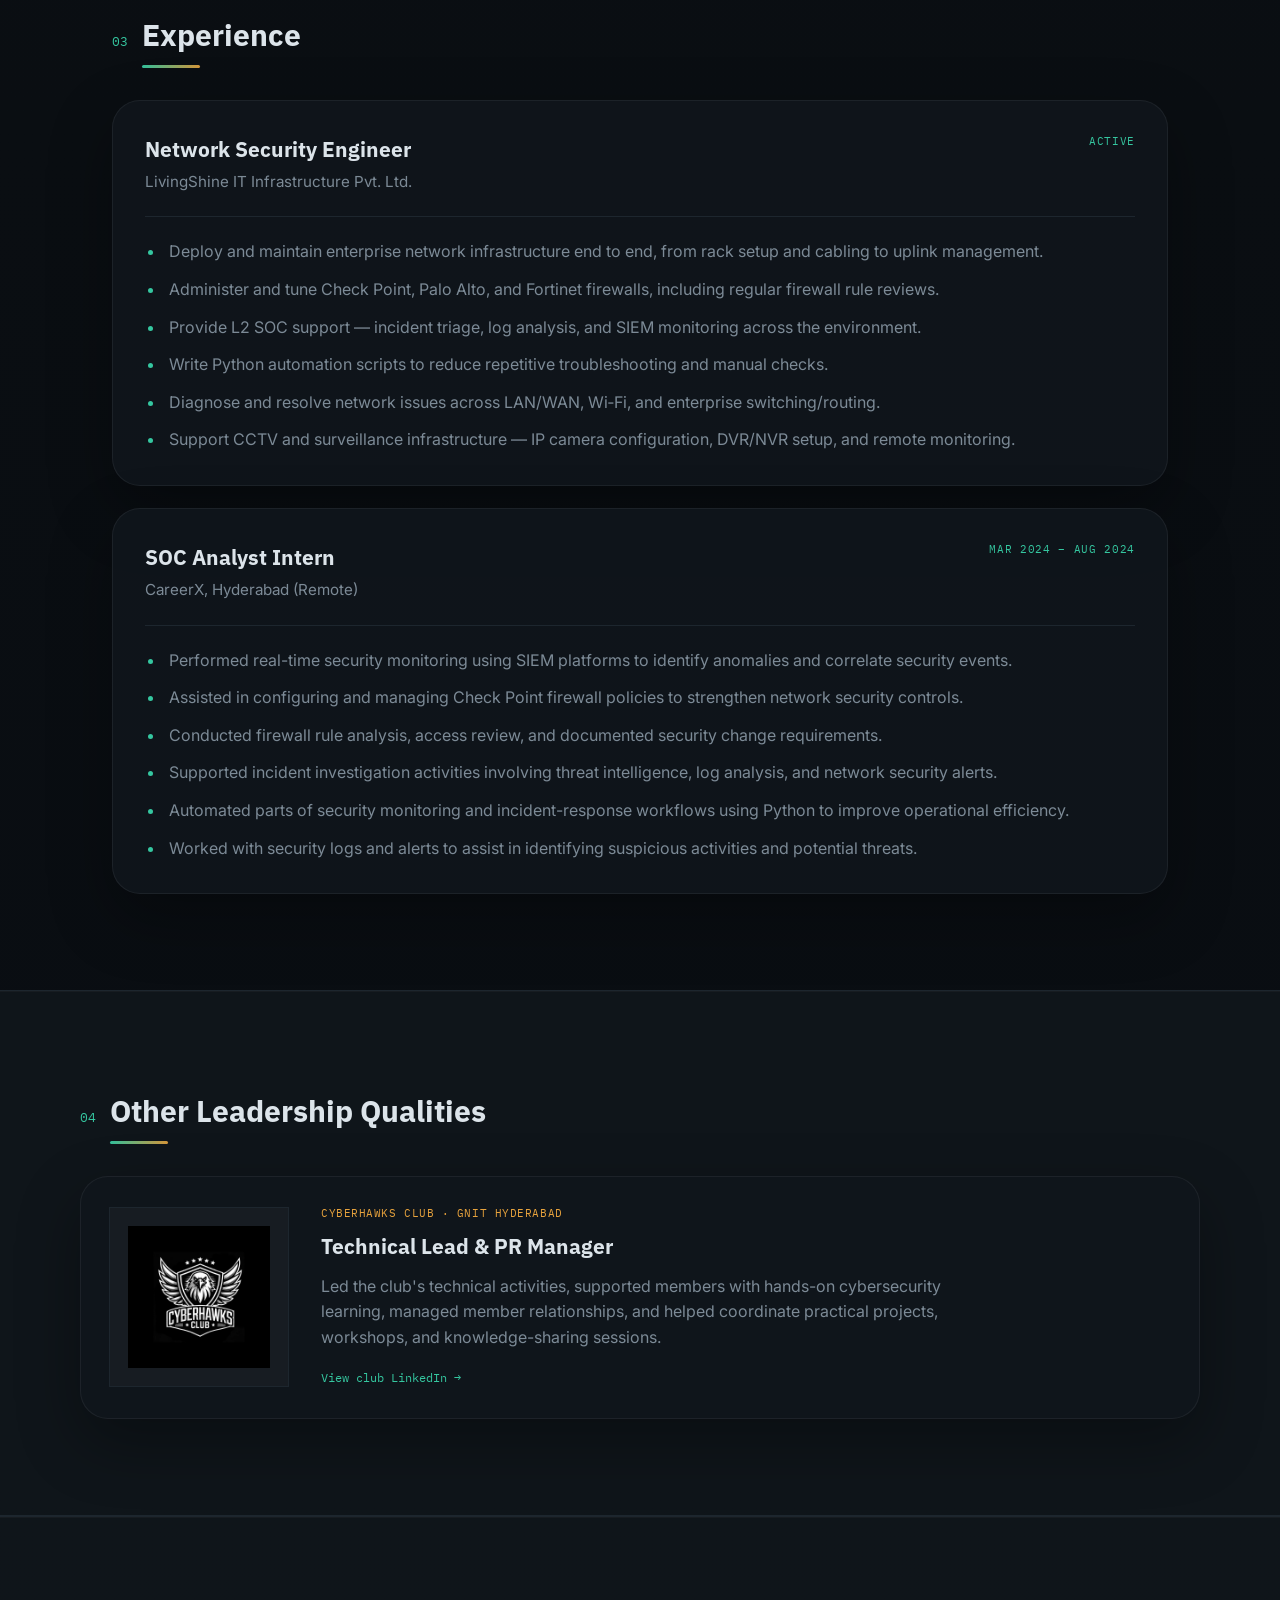
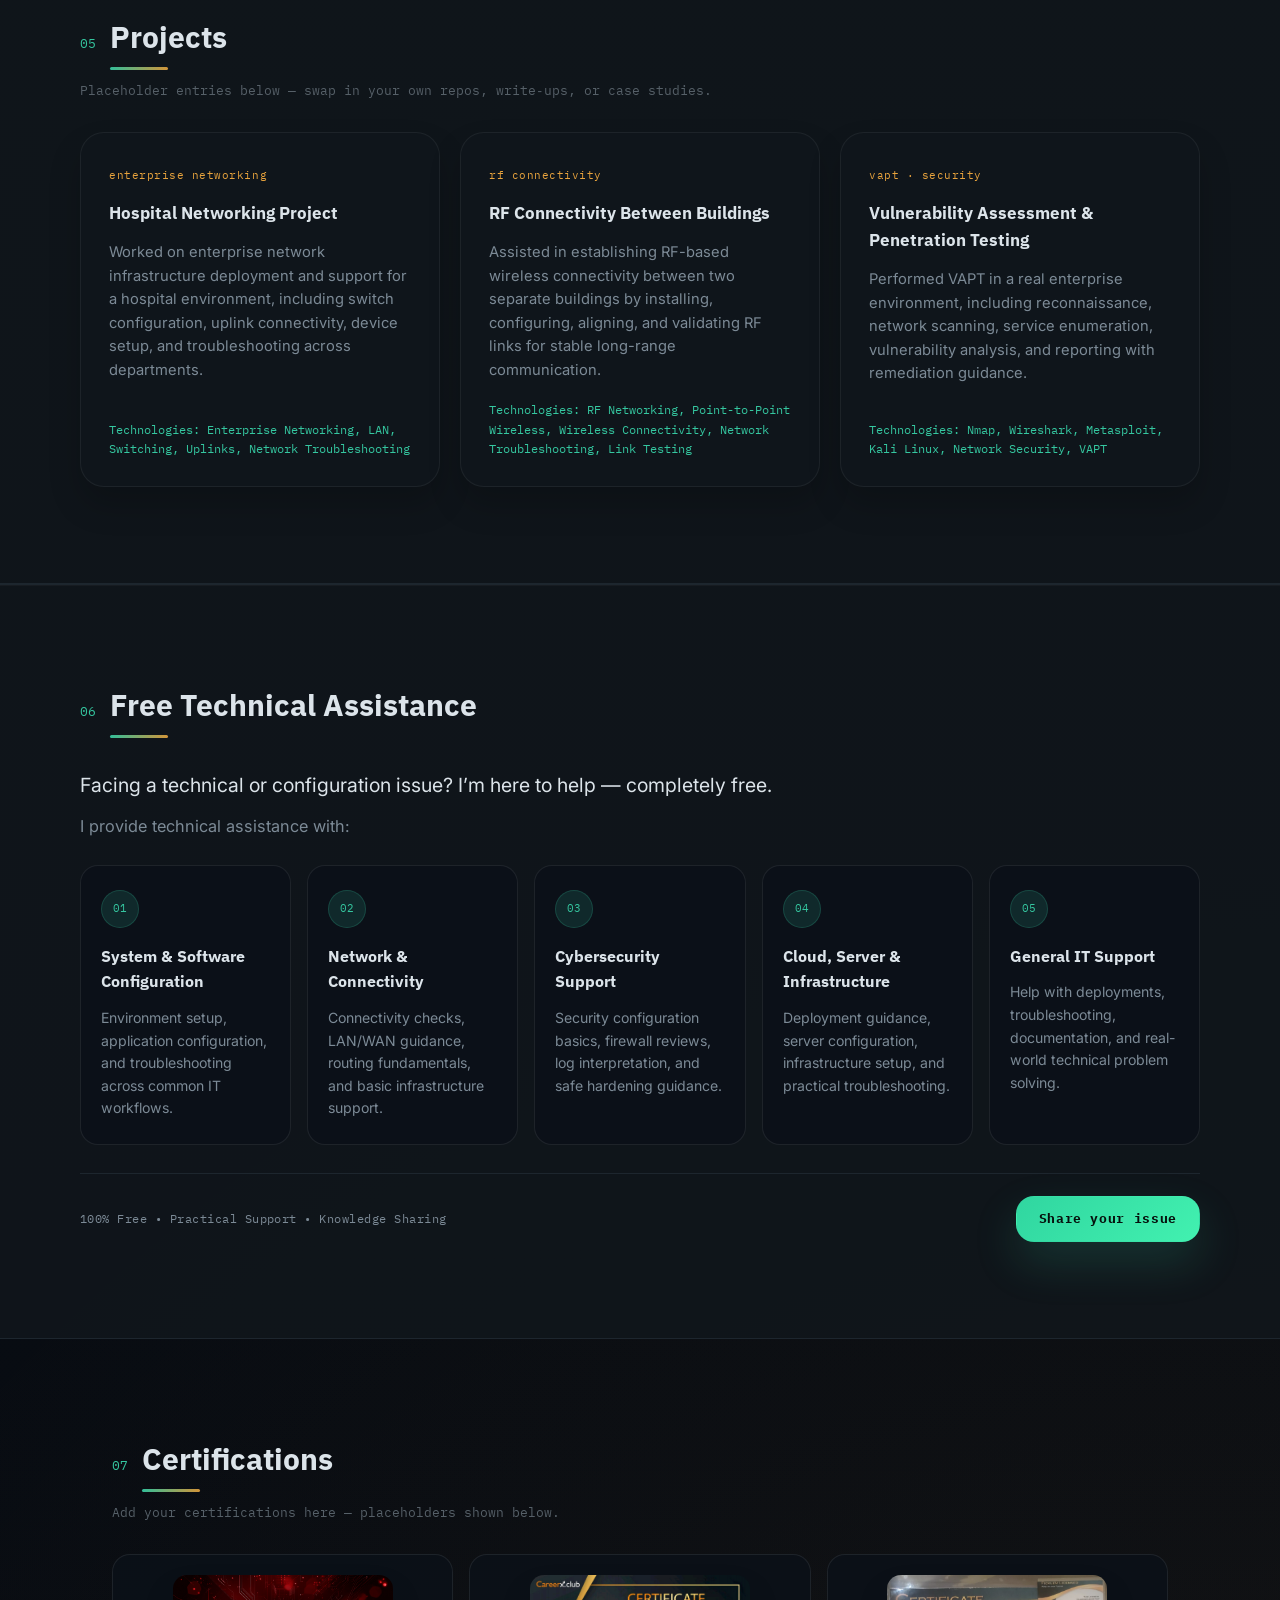
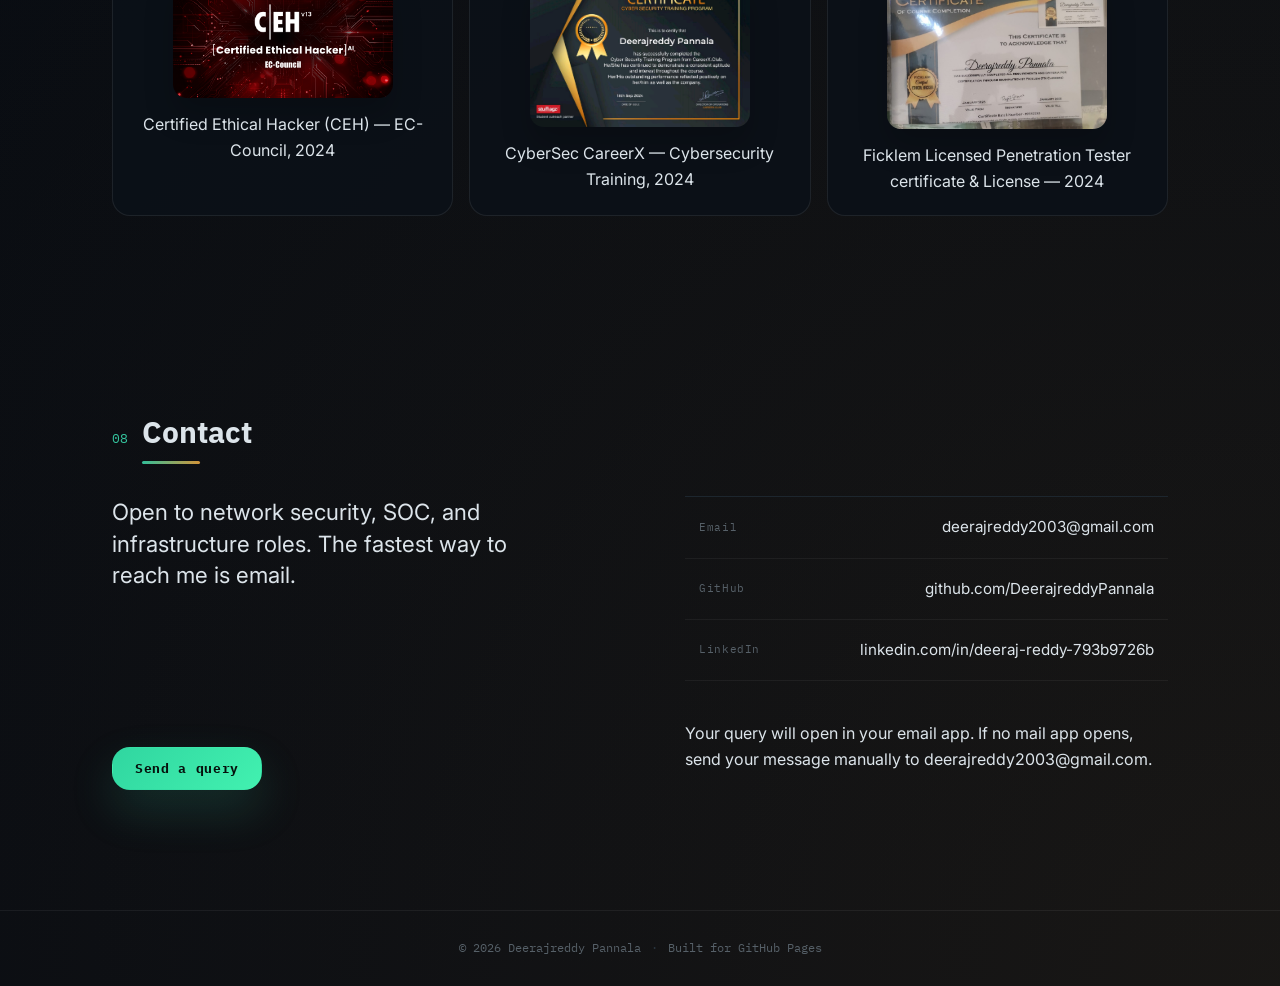
==== commit 74718f66: "Refactor title, navigation, and skills section Updated the title and navigation links in the HTML fi" ====
--- a/index-served.html
+++ b/index-served.html
@@ -3,7 +3,7 @@
 <head>
 <meta charset="UTF-8">
 <meta name="viewport" content="width=device-width, initial-scale=1.0">
-<title>Er.Deerajreddy Pannala — Network Security Engineer</title>
+<title>Deerajreddy Pannala — Network Security Engineer</title>
 <meta name="description" content="Portfolio of Deerajreddy Pannala, a Network Security Engineer specializing in SOC operations, firewall administration, and network infrastructure.">
 <link rel="preconnect" href="https://fonts.googleapis.com">
 <link rel="preconnect" href="https://fonts.gstatic.com" crossorigin>
@@ -21,24 +21,20 @@
 </div>
 
 <!-- ============ NAV ============ -->
-<header class="nav" id="mainNav">
-  <a href="#top" class="nav__logo" aria-label="Go to top">
-    <span class="nav__logo-mark">DP</span><span class="nav__logo-dot">.</span>
-  </a>
-  <nav class="nav__links" id="navLinks" aria-label="Primary navigation">
-    <a href="#about" class="nav__link">About</a>
-    <a href="#skills" class="nav__link">Skills</a>
-    <a href="#experience" class="nav__link">Experience</a>
-    <a href="#leadership" class="nav__link">Leadership</a>
-    <a href="#projects" class="nav__link">Projects</a>
-    <a href="#assistance" class="nav__link">Assistance</a>
-    <a href="#certs" class="nav__link">Certs</a>
-    <a href="#contact" class="nav__link">Contact</a>
+<header class="nav">
+  <a href="#top" class="nav__logo">DP<span class="nav__logo-dot">.</span></a>
+  <nav class="nav__links" id="navLinks">
+    <a href="#about">[ABOUT]</a>
+    <a href="#skills">[SKILLS]</a>
+    <a href="#experience">[EXPERIENCE]</a>
+    <a href="#leadership">[LEADERSHIP]</a>
+    <a href="#projects">[PROJECTS]</a>
+    <a href="#assistance">[ASSISTANCE]</a>
+    <a href="#certs">[CERTS]</a>
+    <a href="#contact">[CONTACT]</a>
   </nav>
-  <button class="nav__toggle" id="navToggle" aria-label="Toggle navigation" aria-expanded="false" aria-controls="navLinks">
-    <span class="nav__toggle-bar"></span>
-    <span class="nav__toggle-bar"></span>
-    <span class="nav__toggle-bar"></span>
+  <button class="nav__toggle" id="navToggle" aria-label="Toggle navigation" aria-expanded="false">
+    <span></span><span></span><span></span>
   </button>
 </header>
 
@@ -47,7 +43,7 @@
   <div class="hero__grid">
     <div class="hero__content">
       <p class="eyebrow">// NETWORK SECURITY ENGINEER</p>
-      <h1 class="hero__title">Er. Deerajreddy Pannala</h1>
+      <h1 class="hero__title">Deerajreddy Pannala</h1>
       <p class="hero__tagline">I secure networks, triage incidents, and keep the perimeter honest — from firewall rule to root cause.</p>
       <div class="hero__badges">
         <span class="hero__badge">SOC Operations</span>
@@ -130,199 +126,92 @@
 </section>
 
 <!-- ============ SKILLS ============ -->
-<section class="domains-section" id="skills">
-  <div class="domains-bg-grid" aria-hidden="true"></div>
-
-  <div class="domains-inner">
-    <div class="domains-header">
-      <p class="domains-eyebrow">CYBERSECURITY &amp; NETWORK ENGINEERING</p>
-      <h2 class="domains-title">What I Bring to the <span class="domains-title--amber">Table</span></h2>
-      <p class="domains-subtitle">Nine skill areas of cybersecurity, network infrastructure, and security operations backed by hands-on experience.</p>
-    </div>
-
-    <div class="domains-grid">
-
-      <!-- S01 -->
-      <article class="domain-card" data-animate>
-        <div class="domain-card__top">
-          <div class="domain-card__icon" aria-hidden="true">
-            <svg width="20" height="20" viewBox="0 0 24 24" fill="none" stroke="currentColor" stroke-width="1.6" stroke-linecap="round" stroke-linejoin="round"><rect x="2" y="3" width="20" height="14" rx="2"/><path d="M8 21h8M12 17v4"/><path d="M7 7h.01M11 7h6"/></svg>
-          </div>
-          <span class="domain-card__num">SKILL 01</span>
-        </div>
-        <h3 class="domain-card__title">Network Security &amp; Firewall Administration</h3>
-        <div class="domain-tag-list">
-          <span class="domain-tag">Check Point Quantum Spark</span>
-          <span class="domain-tag">Palo Alto Firewall</span>
-          <span class="domain-tag">Fortinet Firewall</span>
-          <span class="domain-tag">Firewall Policy Management</span>
-          <span class="domain-tag">NAT &amp; Access Control</span>
-          <span class="domain-tag">VPN Troubleshooting</span>
-          <span class="domain-tag">Security Rule Review</span>
-        </div>
-      </article>
-
-      <!-- S02 -->
-      <article class="domain-card" data-animate>
-        <div class="domain-card__top">
-          <div class="domain-card__icon" aria-hidden="true">
-            <svg width="20" height="20" viewBox="0 0 24 24" fill="none" stroke="currentColor" stroke-width="1.6" stroke-linecap="round" stroke-linejoin="round"><circle cx="12" cy="5" r="2"/><circle cx="5" cy="19" r="2"/><circle cx="19" cy="19" r="2"/><path d="M12 7v4M12 11l-5 6M12 11l5 6"/></svg>
-          </div>
-          <span class="domain-card__num">SKILL 02</span>
-        </div>
-        <h3 class="domain-card__title">Network Infrastructure &amp; Administration</h3>
-        <div class="domain-tag-list">
-          <span class="domain-tag">TCP/IP &amp; OSI Model</span>
-          <span class="domain-tag">VLANs &amp; Trunking</span>
-          <span class="domain-tag">DHCP &amp; DNS</span>
-          <span class="domain-tag">Routing &amp; Switching</span>
-          <span class="domain-tag">HPE OfficeConnect</span>
-          <span class="domain-tag">Network Troubleshooting</span>
-          <span class="domain-tag">LAN/WAN Connectivity</span>
-        </div>
-      </article>
-
-      <!-- S03 -->
-      <article class="domain-card" data-animate>
-        <div class="domain-card__top">
-          <div class="domain-card__icon" aria-hidden="true">
-            <svg width="20" height="20" viewBox="0 0 24 24" fill="none" stroke="currentColor" stroke-width="1.6" stroke-linecap="round" stroke-linejoin="round"><path d="M12 22s8-4 8-10V5l-8-3-8 3v7c0 6 8 10 8 10z"/></svg>
-          </div>
-          <span class="domain-card__num">SKILL 03</span>
-        </div>
-        <h3 class="domain-card__title">Security Operations &amp; Monitoring</h3>
-        <div class="domain-tag-list">
-          <span class="domain-tag">SOC Fundamentals</span>
-          <span class="domain-tag">Wazuh SIEM</span>
-          <span class="domain-tag">Log Analysis</span>
-          <span class="domain-tag">Security Event Monitoring</span>
-          <span class="domain-tag">Incident Investigation</span>
-          <span class="domain-tag">Alert Triage</span>
-          <span class="domain-tag">Security Reporting</span>
-        </div>
-      </article>
-
-      <!-- S04 -->
-      <article class="domain-card" data-animate>
-        <div class="domain-card__top">
-          <div class="domain-card__icon" aria-hidden="true">
-            <svg width="20" height="20" viewBox="0 0 24 24" fill="none" stroke="currentColor" stroke-width="1.6" stroke-linecap="round" stroke-linejoin="round"><circle cx="11" cy="11" r="8"/><path d="m21 21-4.35-4.35"/><path d="M11 8v6M8 11h6"/></svg>
-          </div>
-          <span class="domain-card__num">SKILL 04</span>
-        </div>
-        <h3 class="domain-card__title">Vulnerability Assessment &amp; Penetration Testing</h3>
-        <div class="domain-tag-list">
-          <span class="domain-tag">Kali Linux</span>
-          <span class="domain-tag">Nmap</span>
-          <span class="domain-tag">Metasploit</span>
-          <span class="domain-tag">Wireshark</span>
-          <span class="domain-tag">Netcat</span>
-          <span class="domain-tag">Port Scanning</span>
-          <span class="domain-tag">Vulnerability Assessment</span>
-        </div>
-      </article>
-
-      <!-- S05 -->
-      <article class="domain-card" data-animate>
-        <div class="domain-card__top">
-          <div class="domain-card__icon" aria-hidden="true">
-            <svg width="20" height="20" viewBox="0 0 24 24" fill="none" stroke="currentColor" stroke-width="1.6" stroke-linecap="round" stroke-linejoin="round"><polyline points="22 12 18 12 15 21 9 3 6 12 2 12"/></svg>
-          </div>
-          <span class="domain-card__num">SKILL 05</span>
-        </div>
-        <h3 class="domain-card__title">Network Troubleshooting &amp; Performance</h3>
-        <div class="domain-tag-list">
-          <span class="domain-tag">Packet Loss Analysis</span>
-          <span class="domain-tag">Ping &amp; Traceroute</span>
-          <span class="domain-tag">WinMTR</span>
-          <span class="domain-tag">DNS Diagnostics</span>
-          <span class="domain-tag">TCP Connectivity Testing</span>
-          <span class="domain-tag">Wi-Fi Roaming Analysis</span>
-          <span class="domain-tag">Root Cause Analysis</span>
-        </div>
-      </article>
-
-      <!-- S06 -->
-      <article class="domain-card" data-animate>
-        <div class="domain-card__top">
-          <div class="domain-card__icon" aria-hidden="true">
-            <svg width="20" height="20" viewBox="0 0 24 24" fill="none" stroke="currentColor" stroke-width="1.6" stroke-linecap="round" stroke-linejoin="round"><path d="M5 12.55a11 11 0 0 1 14.08 0"/><path d="M1.42 9a16 16 0 0 1 21.16 0"/><path d="M8.53 16.11a6 6 0 0 1 6.95 0"/><circle cx="12" cy="20" r="1"/></svg>
-          </div>
-          <span class="domain-card__num">SKILL 06</span>
-        </div>
-        <h3 class="domain-card__title">Wireless Networking &amp; Access Points</h3>
-        <div class="domain-tag-list">
-          <span class="domain-tag">UniFi Access Points</span>
-          <span class="domain-tag">Wi-Fi Troubleshooting</span>
-          <span class="domain-tag">RF Fundamentals</span>
-          <span class="domain-tag">RSSI &amp; SNR Analysis</span>
-          <span class="domain-tag">Channel Utilization</span>
-          <span class="domain-tag">Client Roaming</span>
-          <span class="domain-tag">VLAN Configuration</span>
-        </div>
-      </article>
-
-      <!-- S07 -->
-      <article class="domain-card" data-animate>
-        <div class="domain-card__top">
-          <div class="domain-card__icon" aria-hidden="true">
-            <svg width="20" height="20" viewBox="0 0 24 24" fill="none" stroke="currentColor" stroke-width="1.6" stroke-linecap="round" stroke-linejoin="round"><rect x="2" y="3" width="20" height="14" rx="2"/><path d="M8 21h8M12 17v4"/></svg>
-          </div>
-          <span class="domain-card__num">SKILL 07</span>
-        </div>
-        <h3 class="domain-card__title">IT Infrastructure &amp; Endpoint Support</h3>
-        <div class="domain-tag-list">
-          <span class="domain-tag">Windows Administration</span>
-          <span class="domain-tag">Active Directory Fundamentals</span>
-          <span class="domain-tag">DNS &amp; DHCP Support</span>
-          <span class="domain-tag">VPN Client Support</span>
-          <span class="domain-tag">Printer Troubleshooting</span>
-          <span class="domain-tag">Endpoint Connectivity</span>
-          <span class="domain-tag">Hardware &amp; Software Diagnostics</span>
-        </div>
-      </article>
-
-      <!-- S08 -->
-      <article class="domain-card" data-animate>
-        <div class="domain-card__top">
-          <div class="domain-card__icon" aria-hidden="true">
-            <svg width="20" height="20" viewBox="0 0 24 24" fill="none" stroke="currentColor" stroke-width="1.6" stroke-linecap="round" stroke-linejoin="round"><path d="M23 19a2 2 0 0 1-2 2H3a2 2 0 0 1-2-2V8a2 2 0 0 1 2-2h4l2-3h6l2 3h4a2 2 0 0 1 2 2z"/><circle cx="12" cy="13" r="4"/></svg>
-          </div>
-          <span class="domain-card__num">SKILL 08</span>
-        </div>
-        <h3 class="domain-card__title">CCTV, PoE &amp; Physical Security Infrastructure</h3>
-        <div class="domain-tag-list">
-          <span class="domain-tag">IP CCTV Systems</span>
-          <span class="domain-tag">PoE Switches</span>
-          <span class="domain-tag">Cat6 Cabling</span>
-          <span class="domain-tag">Patch Panels &amp; I/O Modules</span>
-          <span class="domain-tag">Rack Planning</span>
-          <span class="domain-tag">Fiber Uplinks &amp; SFP Modules</span>
-          <span class="domain-tag">Camera Network Design</span>
-        </div>
-      </article>
-
-      <!-- S09 -->
-      <article class="domain-card" data-animate>
-        <div class="domain-card__top">
-          <div class="domain-card__icon" aria-hidden="true">
-            <svg width="20" height="20" viewBox="0 0 24 24" fill="none" stroke="currentColor" stroke-width="1.6" stroke-linecap="round" stroke-linejoin="round"><polyline points="16 18 22 12 16 6"/><polyline points="8 6 2 12 8 18"/></svg>
-          </div>
-          <span class="domain-card__num">SKILL 09</span>
-        </div>
-        <h3 class="domain-card__title">Automation, Scripting &amp; Security Documentation</h3>
-        <div class="domain-tag-list">
-          <span class="domain-tag">Python</span>
-          <span class="domain-tag">Bash Fundamentals</span>
-          <span class="domain-tag">Network Diagnostic Scripts</span>
-          <span class="domain-tag">Technical Documentation</span>
-          <span class="domain-tag">Incident Reports</span>
-          <span class="domain-tag">Network Diagrams</span>
-          <span class="domain-tag">Troubleshooting Reports</span>
-        </div>
-      </article>
-
-    </div>
+<section class="section section--panel skill-section" id="skills">
+  <div class="section__head">
+    <span class="section__tag">02</span>
+    <h2 class="section__title">Skills</h2>
+  </div>
+
+  <div class="skills-grid">
+
+    <div class="skill-card">
+      <div class="skill-card__head"><span class="skill-card__code">SEC</span><h3>Cybersecurity</h3></div>
+      <div class="tag-list">
+        <span class="tag">Network Security</span><span class="tag">SOC Operations</span><span class="tag">Security Monitoring</span>
+        <span class="tag">Incident Triage &amp; Response</span><span class="tag">Log Analysis</span><span class="tag">Threat Detection</span>
+        <span class="tag">Vulnerability Assessment</span><span class="tag">Firewall Administration</span><span class="tag">Firewall Rule Management</span>
+        <span class="tag">Security Auditing</span><span class="tag">Basic VAPT</span><span class="tag">Network Traffic Analysis</span>
+        <span class="tag">SIEM</span><span class="tag">EDR</span><span class="tag">Cybersecurity Fundamentals</span>
+      </div>
+    </div>
+
+    <div class="skill-card">
+      <div class="skill-card__head"><span class="skill-card__code">NET</span><h3>Networking</h3></div>
+      <div class="tag-list">
+        <span class="tag">TCP/IP</span><span class="tag">DNS</span><span class="tag">DHCP</span><span class="tag">LAN/WAN</span>
+        <span class="tag">Routing &amp; Switching</span><span class="tag">IP Addressing &amp; Subnetting</span><span class="tag">Network Troubleshooting</span>
+        <span class="tag">Network Monitoring</span><span class="tag">Wi‑Fi Troubleshooting</span><span class="tag">Enterprise Network Infrastructure</span>
+        <span class="tag">Switch &amp; Router Configuration</span><span class="tag">Uplink Management</span><span class="tag">Rack Setup &amp; Cabling</span>
+        <span class="tag">RF Connectivity</span>
+      </div>
+    </div>
+
+    <div class="skill-card">
+      <div class="skill-card__head"><span class="skill-card__code">FW</span><h3>Firewalls &amp; Security Tools</h3></div>
+      <div class="tag-list">
+        <span class="tag">Check Point Firewall</span><span class="tag">Palo Alto Firewall</span><span class="tag">Fortinet</span>
+        <span class="tag">Wazuh SIEM</span><span class="tag">Wireshark</span><span class="tag">Nmap</span><span class="tag">Netcat</span>
+        <span class="tag">Metasploit</span><span class="tag">Kali Linux</span>
+      </div>
+    </div>
+
+    <div class="skill-card">
+      <div class="skill-card__head"><span class="skill-card__code">DEV</span><h3>Programming &amp; Software</h3></div>
+      <div class="tag-list">
+        <span class="tag">Python</span><span class="tag">Java</span><span class="tag">JavaScript</span><span class="tag">SQL</span>
+        <span class="tag">Core Java</span><span class="tag">JDBC</span><span class="tag">Spring Boot — Basics</span><span class="tag">REST APIs — Basics</span>
+        <span class="tag">HTML5</span><span class="tag">CSS3</span><span class="tag">Git</span><span class="tag">GitHub</span>
+        <span class="tag">MySQL</span><span class="tag">SQLite</span>
+      </div>
+    </div>
+
+    <div class="skill-card">
+      <div class="skill-card__head"><span class="skill-card__code">CS</span><h3>Computer Science</h3></div>
+      <div class="tag-list">
+        <span class="tag">Data Structures &amp; Algorithms</span><span class="tag">Object‑Oriented Programming</span>
+        <span class="tag">DBMS</span><span class="tag">Operating Systems</span><span class="tag">Computer Networks</span>
+        <span class="tag">SDLC</span><span class="tag">Agile Methodology</span><span class="tag">Debugging</span>
+        <span class="tag">Production Support</span><span class="tag">Automation Scripting</span>
+      </div>
+    </div>
+
+    <div class="skill-card">
+      <div class="skill-card__head"><span class="skill-card__code">CCTV</span><h3>CCTV &amp; Infrastructure</h3></div>
+      <div class="tag-list">
+        <span class="tag">CCTV Installation</span><span class="tag">IP Camera Configuration</span><span class="tag">DVR/NVR Configuration</span>
+        <span class="tag">CCTV Troubleshooting</span><span class="tag">Camera Networking</span><span class="tag">Remote CCTV Monitoring</span>
+        <span class="tag">Storage/HDD Troubleshooting</span><span class="tag">Camera Connectivity</span><span class="tag">Surveillance System Maintenance</span>
+      </div>
+    </div>
+
+    <div class="skill-card">
+      <div class="skill-card__head"><span class="skill-card__code">OPS</span><h3>Professional Skills</h3></div>
+      <div class="tag-list">
+        <span class="tag">Production Support</span><span class="tag">Technical Troubleshooting</span><span class="tag">Incident Management</span>
+        <span class="tag">Client/Customer Support</span><span class="tag">Cross‑functional Collaboration</span><span class="tag">Problem Solving</span>
+        <span class="tag">Technical Documentation</span><span class="tag">Infrastructure Deployment</span><span class="tag">System Monitoring</span>
+        <span class="tag">Process Automation</span>
+      </div>
+    </div>
+
+    <div class="skill-card">
+      <div class="skill-card__head"><span class="skill-card__code">TLS</span><h3>Tools</h3></div>
+      <div class="tag-list">
+        <span class="tag">Git / GitHub</span><span class="tag">IntelliJ IDEA</span><span class="tag">Eclipse</span><span class="tag">VS Code</span>
+        <span class="tag">Android Studio</span><span class="tag">Postman</span><span class="tag">Wireshark</span><span class="tag">Nmap</span><span class="tag">Kali Linux</span>
+      </div>
+    </div>
+
   </div>
 </section>
 
--- a/style.css
+++ b/style.css
@@ -68,51 +68,122 @@
 .nav {
   position: sticky;
   top: 0;
-  z-index: 50;
+  z-index: 100;
   display: flex;
   align-items: center;
   justify-content: space-between;
-  padding: 18px 32px;
-  background: rgba(10, 14, 18, 0.85);
-  backdrop-filter: blur(8px);
-  border-bottom: 1px solid var(--border);
-}
+  padding: 0 40px;
+  height: 64px;
+  background: rgba(9, 11, 15, 0.92);
+  backdrop-filter: blur(12px);
+  -webkit-backdrop-filter: blur(12px);
+  border-bottom: 1px solid #1F2937;
+}
+
+/* logo */
 .nav__logo {
+  display: flex;
+  align-items: center;
+  gap: 1px;
+  text-decoration: none;
+  flex-shrink: 0;
+}
+.nav__logo-mark {
   font-family: var(--font-mono);
   font-weight: 700;
-  font-size: 16px;
-  letter-spacing: 0.08em;
+  font-size: 15px;
+  letter-spacing: 0.12em;
+  color: #D1D5DB;
   text-transform: uppercase;
-}
-.nav__logo-dot { color: var(--accent-teal); }
+  transition: color 0.2s ease;
+}
+.nav__logo:hover .nav__logo-mark { color: #00E5A8; }
+.nav__logo-dot {
+  font-family: var(--font-mono);
+  font-weight: 700;
+  font-size: 15px;
+  color: #00E5A8;
+}
+
+/* links */
 .nav__links {
   display: flex;
-  gap: 28px;
-}
-.nav__links a {
-  font-family: var(--font-mono);
-  font-size: 12px;
-  letter-spacing: 0.03em;
-  color: var(--text-muted);
-  transition: color 0.15s ease, transform 0.15s ease;
-}
-.nav__links a:hover {
-  color: var(--accent-teal);
-  transform: translateY(-1px);
-}
+  align-items: center;
+  gap: 4px;
+}
+.nav__link {
+  position: relative;
+  font-family: var(--font-mono);
+  font-size: 11.5px;
+  font-weight: 500;
+  letter-spacing: 0.06em;
+  text-transform: uppercase;
+  color: #8793A1;
+  padding: 6px 12px;
+  border-radius: 6px;
+  text-decoration: none;
+  transition: color 0.2s ease, background 0.2s ease;
+}
+.nav__link::after {
+  content: '';
+  position: absolute;
+  bottom: -1px;
+  left: 50%;
+  transform: translateX(-50%) scaleX(0);
+  width: 70%;
+  height: 2px;
+  border-radius: 999px;
+  background: #00E5A8;
+  box-shadow: 0 0 8px rgba(0, 229, 168, 0.5);
+  transition: transform 0.22s ease;
+  transform-origin: center;
+}
+.nav__link:hover {
+  color: #D1D5DB;
+  background: rgba(255, 255, 255, 0.04);
+}
+.nav__link:hover::after,
+.nav__link.is-active::after {
+  transform: translateX(-50%) scaleX(1);
+}
+.nav__link.is-active {
+  color: #00E5A8;
+}
+:focus-visible { outline: 2px solid #00E5A8; outline-offset: 3px; }
+
+/* hamburger */
 .nav__toggle {
   display: none;
   flex-direction: column;
+  justify-content: center;
   gap: 5px;
-  background: none;
-  border: none;
+  width: 40px;
+  height: 40px;
+  background: rgba(255,255,255,0.04);
+  border: 1px solid #1F2937;
+  border-radius: 8px;
   cursor: pointer;
-  padding: 4px;
-}
-.nav__toggle span {
-  width: 22px;
-  height: 2px;
-  background: var(--text);
+  padding: 0 10px;
+  flex-shrink: 0;
+}
+.nav__toggle-bar {
+  display: block;
+  width: 100%;
+  height: 1.5px;
+  background: #8793A1;
+  border-radius: 999px;
+  transition: transform 0.22s ease, opacity 0.22s ease, background 0.2s ease;
+}
+.nav__toggle[aria-expanded="true"] .nav__toggle-bar:nth-child(1) {
+  transform: translateY(6.5px) rotate(45deg);
+  background: #00E5A8;
+}
+.nav__toggle[aria-expanded="true"] .nav__toggle-bar:nth-child(2) {
+  opacity: 0;
+}
+.nav__toggle[aria-expanded="true"] .nav__toggle-bar:nth-child(3) {
+  transform: translateY(-6.5px) rotate(-45deg);
+  background: #00E5A8;
 }
 
 /* ===========================================================
@@ -270,30 +341,6 @@
   border-bottom: 1px solid var(--border);
   box-shadow: inset 0 1px 0 rgba(255,255,255,0.03);
 }
-.skill-section {
-  --mouse-x: 50%;
-  --mouse-y: 50%;
-  position: relative;
-  overflow: hidden;
-}
-.skill-section::before {
-  content: '';
-  position: absolute;
-  width: 280px;
-  height: 280px;
-  left: var(--mouse-x);
-  top: var(--mouse-y);
-  border-radius: 50%;
-  pointer-events: none;
-  transform: translate(-50%, -50%);
-  background: radial-gradient(circle, rgba(53,199,160,0.2) 0%, rgba(53,199,160,0.08) 34%, transparent 70%);
-  filter: blur(8px);
-  opacity: 0;
-  transition: opacity 0.25s ease;
-  z-index: 0;
-}
-.skill-section.is-pointer-active::before { opacity: 1; }
-.skill-section > * { position: relative; z-index: 1; }
 .section__head {
   display: flex;
   align-items: baseline;
@@ -394,6 +441,159 @@
   border-color: rgba(53,199,160,0.58);
   background: rgba(53,199,160,0.1);
   box-shadow: 0 0 18px rgba(53,199,160,0.12);
+}
+
+/* ===========================================================
+   DOMAINS — "What I Bring to the Table"
+=========================================================== */
+.domains-section {
+  position: relative;
+  background: #0A0907;
+  padding: 100px 32px;
+  overflow: hidden;
+}
+.domains-bg-grid {
+  position: absolute;
+  inset: 0;
+  pointer-events: none;
+  background-image:
+    linear-gradient(rgba(255,184,0,0.04) 1px, transparent 1px),
+    linear-gradient(90deg, rgba(255,184,0,0.04) 1px, transparent 1px);
+  background-size: 48px 48px;
+  mask-image: radial-gradient(ellipse 80% 70% at 50% 50%, black 40%, transparent 100%);
+}
+.domains-inner {
+  max-width: var(--max-w);
+  margin: 0 auto;
+  position: relative;
+  z-index: 1;
+}
+.domains-header {
+  text-align: center;
+  margin-bottom: 64px;
+}
+.domains-eyebrow {
+  font-family: var(--font-mono);
+  font-size: 11px;
+  letter-spacing: 0.14em;
+  color: #FFB800;
+  margin-bottom: 18px;
+  text-transform: uppercase;
+}
+.domains-title {
+  font-family: var(--font-display);
+  font-size: clamp(2.2rem, 4.5vw, 3.6rem);
+  font-weight: 700;
+  letter-spacing: -0.03em;
+  color: #fff;
+  margin-bottom: 18px;
+  line-height: 1.1;
+}
+.domains-title--amber { color: #FFB800; }
+.domains-subtitle {
+  font-size: 1rem;
+  color: #7C8A96;
+  max-width: 58ch;
+  margin: 0 auto;
+  line-height: 1.65;
+}
+
+.domains-grid {
+  display: grid;
+  grid-template-columns: repeat(3, 1fr);
+  gap: 20px;
+}
+
+.domain-card {
+  background: #131210;
+  border: 1px solid rgba(255,255,255,0.07);
+  border-radius: 16px;
+  padding: 28px;
+  display: flex;
+  flex-direction: column;
+  gap: 18px;
+  transition: transform 0.26s ease, border-color 0.26s ease, box-shadow 0.26s ease;
+  /* entrance animation start state */
+  opacity: 0;
+  transform: translateY(28px);
+}
+.domain-card.is-visible {
+  opacity: 1;
+  transform: translateY(0);
+  transition: opacity 0.52s ease, transform 0.52s ease, border-color 0.26s ease, box-shadow 0.26s ease;
+}
+.domain-card:hover {
+  border-color: rgba(255,184,0,0.38);
+  box-shadow: 0 0 0 1px rgba(255,184,0,0.1), 0 20px 50px rgba(0,0,0,0.32), 0 0 40px rgba(255,184,0,0.06);
+  transform: translateY(-5px);
+}
+
+.domain-card__top {
+  display: flex;
+  align-items: center;
+  gap: 12px;
+}
+.domain-card__icon {
+  width: 40px;
+  height: 40px;
+  border: 1px solid rgba(255,184,0,0.3);
+  border-radius: 10px;
+  display: grid;
+  place-items: center;
+  color: #FFB800;
+  background: rgba(255,184,0,0.06);
+  flex-shrink: 0;
+  transition: background 0.2s ease, border-color 0.2s ease;
+}
+.domain-card:hover .domain-card__icon {
+  background: rgba(255,184,0,0.12);
+  border-color: rgba(255,184,0,0.55);
+}
+.domain-card__num {
+  font-family: var(--font-mono);
+  font-size: 10.5px;
+  letter-spacing: 0.1em;
+  color: #FFB800;
+  font-weight: 500;
+}
+.domain-card__title {
+  font-family: var(--font-display);
+  font-size: 1rem;
+  font-weight: 600;
+  color: #E8EDF2;
+  line-height: 1.35;
+  margin: 0;
+}
+.domain-tag-list {
+  display: flex;
+  flex-wrap: wrap;
+  gap: 7px;
+}
+.domain-tag {
+  font-family: var(--font-mono);
+  font-size: 11px;
+  color: #7C8A96;
+  background: rgba(255,255,255,0.04);
+  border: 1px solid rgba(255,255,255,0.08);
+  border-radius: 999px;
+  padding: 4px 11px;
+  white-space: nowrap;
+  transition: color 0.18s ease, border-color 0.18s ease, background 0.18s ease;
+}
+.domain-card:hover .domain-tag {
+  color: #B8C4CC;
+  border-color: rgba(255,184,0,0.2);
+  background: rgba(255,184,0,0.05);
+}
+
+@media (max-width: 960px) {
+  .domains-grid { grid-template-columns: repeat(2, 1fr); }
+}
+@media (max-width: 600px) {
+  .domains-section { padding: 64px 16px; }
+  .domains-grid { grid-template-columns: 1fr; gap: 14px; }
+  .domains-header { margin-bottom: 40px; }
+  .domain-card { padding: 22px; }
 }
 
 /* ===========================================================
@@ -810,31 +1010,348 @@
    RESPONSIVE
 =========================================================== */
 @media (max-width: 860px) {
-  .hero__grid { grid-template-columns: 1fr; }
-  .hero__topology { order: -1; max-width: 360px; margin: 0 auto 28px; }
-  .contact__grid { grid-template-columns: 1fr; }
+  body {
+    font-size: 15px;
+    overflow-x: hidden;
+  }
+
+  .nav {
+    padding: 0 20px;
+    height: 58px;
+  }
+
   .nav__links {
     position: fixed;
-    top: 57px;
+    top: 58px;
+    left: 0;
     right: 0;
-    left: 0;
-    background: rgba(16, 22, 28, 0.96);
+    flex-direction: column;
+    align-items: stretch;
+    gap: 0;
+    background: rgba(9, 11, 15, 0.98);
+    border-bottom: 1px solid #1F2937;
+    box-shadow: 0 16px 40px rgba(0,0,0,0.5);
+    padding: 12px 16px 20px;
+    transform: translateY(-110%);
+    transition: transform 0.28s ease;
+    z-index: 90;
+  }
+
+  .nav__links.is-open {
+    transform: translateY(0);
+  }
+
+  .nav__link {
+    font-size: 11px;
+    padding: 12px 10px;
     border-bottom: 1px solid rgba(255,255,255,0.05);
+    border-radius: 0;
+  }
+  .nav__link:last-child { border-bottom: none; }
+  .nav__link::after { display: none; }
+  .nav__link.is-active { color: #00E5A8; background: rgba(0,229,168,0.06); border-radius: 6px; }
+
+  .nav__toggle { display: flex; }
+
+  .hero {
+    padding: 44px 20px 0;
+  }
+
+  .hero__grid {
+    grid-template-columns: 1fr;
+    gap: 24px;
+  }
+
+  .hero__content {
+    display: flex;
     flex-direction: column;
-    padding: 20px 32px;
+    align-items: stretch;
+    width: 100%;
+  }
+
+  .hero__title {
+    font-size: clamp(2.55rem, 12vw, 4rem);
+    line-height: 1.08;
+    max-width: 10ch;
+  }
+
+  .hero__tagline {
+    max-width: 46ch;
+    font-size: 0.96rem;
+  }
+
+  .hero__badges {
+    gap: 10px;
+  }
+
+  .hero__meta {
+    align-items: stretch;
+  }
+
+  .hero__badge {
+    font-size: 11px;
+    padding: 8px 12px;
+  }
+
+  .hero__cta {
+    flex-wrap: wrap;
+    gap: 12px;
+    margin-bottom: 28px;
+  }
+
+  .hero__cta .btn {
+    flex: 1 1 auto;
+    min-width: min(220px, 100%);
+    text-align: center;
+  }
+
+  .hero__meta {
+    flex-direction: column;
+    gap: 14px;
+  }
+
+  .hero__topology {
+    order: -1;
+    max-width: min(360px, 86vw);
+    margin: 0 auto 18px;
+  }
+
+  .hero__photo {
+    width: min(280px, 80vw);
+    max-width: 100%;
+  }
+
+  .hero__ticker {
+    margin-top: 30px;
+  }
+
+  .section {
+    padding: 64px 20px;
+  }
+
+  .section--panel {
+    padding-left: 20px;
+    padding-right: 20px;
+  }
+
+  .section__head {
+    align-items: center;
+    flex-wrap: wrap;
+    gap: 12px;
+    margin-bottom: 30px;
+  }
+
+  .skills-grid {
+    grid-template-columns: 1fr;
+  }
+
+  .skill-card {
+    padding: 24px;
+  }
+
+  .tag {
+    font-size: 10.5px;
+  }
+
+  .exp-card,
+  .leadership-card,
+  .project-card,
+  .assistance-card {
+    padding: 24px;
+  }
+
+  .exp-card__head {
+    align-items: flex-start;
+  }
+
+  .leadership-card {
+    grid-template-columns: 1fr;
+  }
+
+  .leadership-card__logo {
+    min-height: 120px;
+  }
+
+  .project-grid,
+  .assistance-grid,
+  .cert-grid {
+    grid-template-columns: 1fr;
+  }
+
+  .contact__grid {
+    grid-template-columns: 1fr;
+    gap: 24px;
+  }
+
+  .contact__lead {
+    font-size: 1.2rem;
+  }
+
+  .contact__links {
+    gap: 0;
+  }
+
+  .contact__link {
+    align-items: flex-start;
     gap: 16px;
-    transform: translateY(-120%);
-    transition: transform 0.22s ease;
-  }
-  .nav__links.is-open { transform: translateY(0); }
-  .nav__toggle { display: flex; }
+  }
+
+  .modal {
+    padding: 24px;
+  }
 }
 
 @media (max-width: 520px) {
-  .section { padding: 64px 20px; }
-  .section--panel { padding-left: 20px; padding-right: 20px; }
-  .hero { padding: 48px 20px 0; }
-  .hero__meta { flex-direction: column; gap: 16px; }
-  .leadership-card { grid-template-columns: 1fr; padding: 20px; }
-  .leadership-card__logo { min-height: 140px; }
-}
+  body {
+    font-size: 13px;
+  }
+
+  .section {
+    padding: 40px 12px;
+  }
+
+  .section--panel {
+    padding-left: 12px;
+    padding-right: 12px;
+  }
+
+  .nav {
+    padding: 0 14px;
+    height: 54px;
+  }
+
+  .nav__links {
+    top: 54px;
+  }
+
+  .hero {
+    padding: 30px 12px 0;
+  }
+
+  .hero__title {
+    font-size: clamp(1.95rem, 12vw, 2.4rem);
+    max-width: 100%;
+  }
+
+  .hero__tagline {
+    font-size: 0.88rem;
+  }
+
+  .hero__badges {
+    gap: 7px;
+  }
+
+  .hero__badge {
+    font-size: 9.5px;
+    padding: 6px 8px;
+  }
+
+  .hero__cta {
+    flex-direction: column;
+    align-items: stretch;
+  }
+
+  .hero__cta .btn {
+    width: 100%;
+    font-size: 11px;
+    padding: 11px 16px;
+  }
+
+  .hero__meta {
+    flex-direction: column;
+    gap: 12px;
+    padding-top: 14px;
+  }
+
+  .hero__meta-item {
+    font-size: 11px;
+  }
+
+  .hero__topology {
+    order: -1;
+    max-width: min(240px, 84vw);
+    margin: 0 auto 12px;
+  }
+
+  .hero__photo {
+    width: min(210px, 76vw);
+  }
+
+  .hero__ticker {
+    margin-top: 22px;
+  }
+
+  .hero__ticker-inner {
+    font-size: 10px;
+  }
+
+  .skills-grid {
+    grid-template-columns: 1fr;
+  }
+
+  .skill-card {
+    padding: 16px;
+  }
+
+  .tag {
+    font-size: 9.5px;
+  }
+
+  .exp-card,
+  .leadership-card,
+  .project-card,
+  .assistance-card {
+    border-radius: 16px;
+    padding: 16px;
+  }
+
+  .leadership-card {
+    padding: 16px;
+  }
+
+  .leadership-card__logo {
+    min-height: 120px;
+  }
+
+  .project-grid,
+  .assistance-grid,
+  .cert-grid {
+    grid-template-columns: 1fr;
+  }
+
+  .contact__grid {
+    gap: 18px;
+  }
+
+  .contact__lead {
+    font-size: 1rem;
+  }
+
+  .contact__link {
+    flex-direction: column;
+    align-items: flex-start;
+  }
+
+  .contact__link-label,
+  .contact__link-value {
+    font-size: 11px;
+  }
+
+  .modal-overlay {
+    padding: 12px;
+  }
+
+  .modal {
+    width: min(100%, 540px);
+    padding: 18px;
+  }
+
+  .modal__label {
+    font-size: 0.84rem;
+  }
+
+  .footer {
+    font-size: 10px;
+    padding: 18px 12px;
+  }
+}
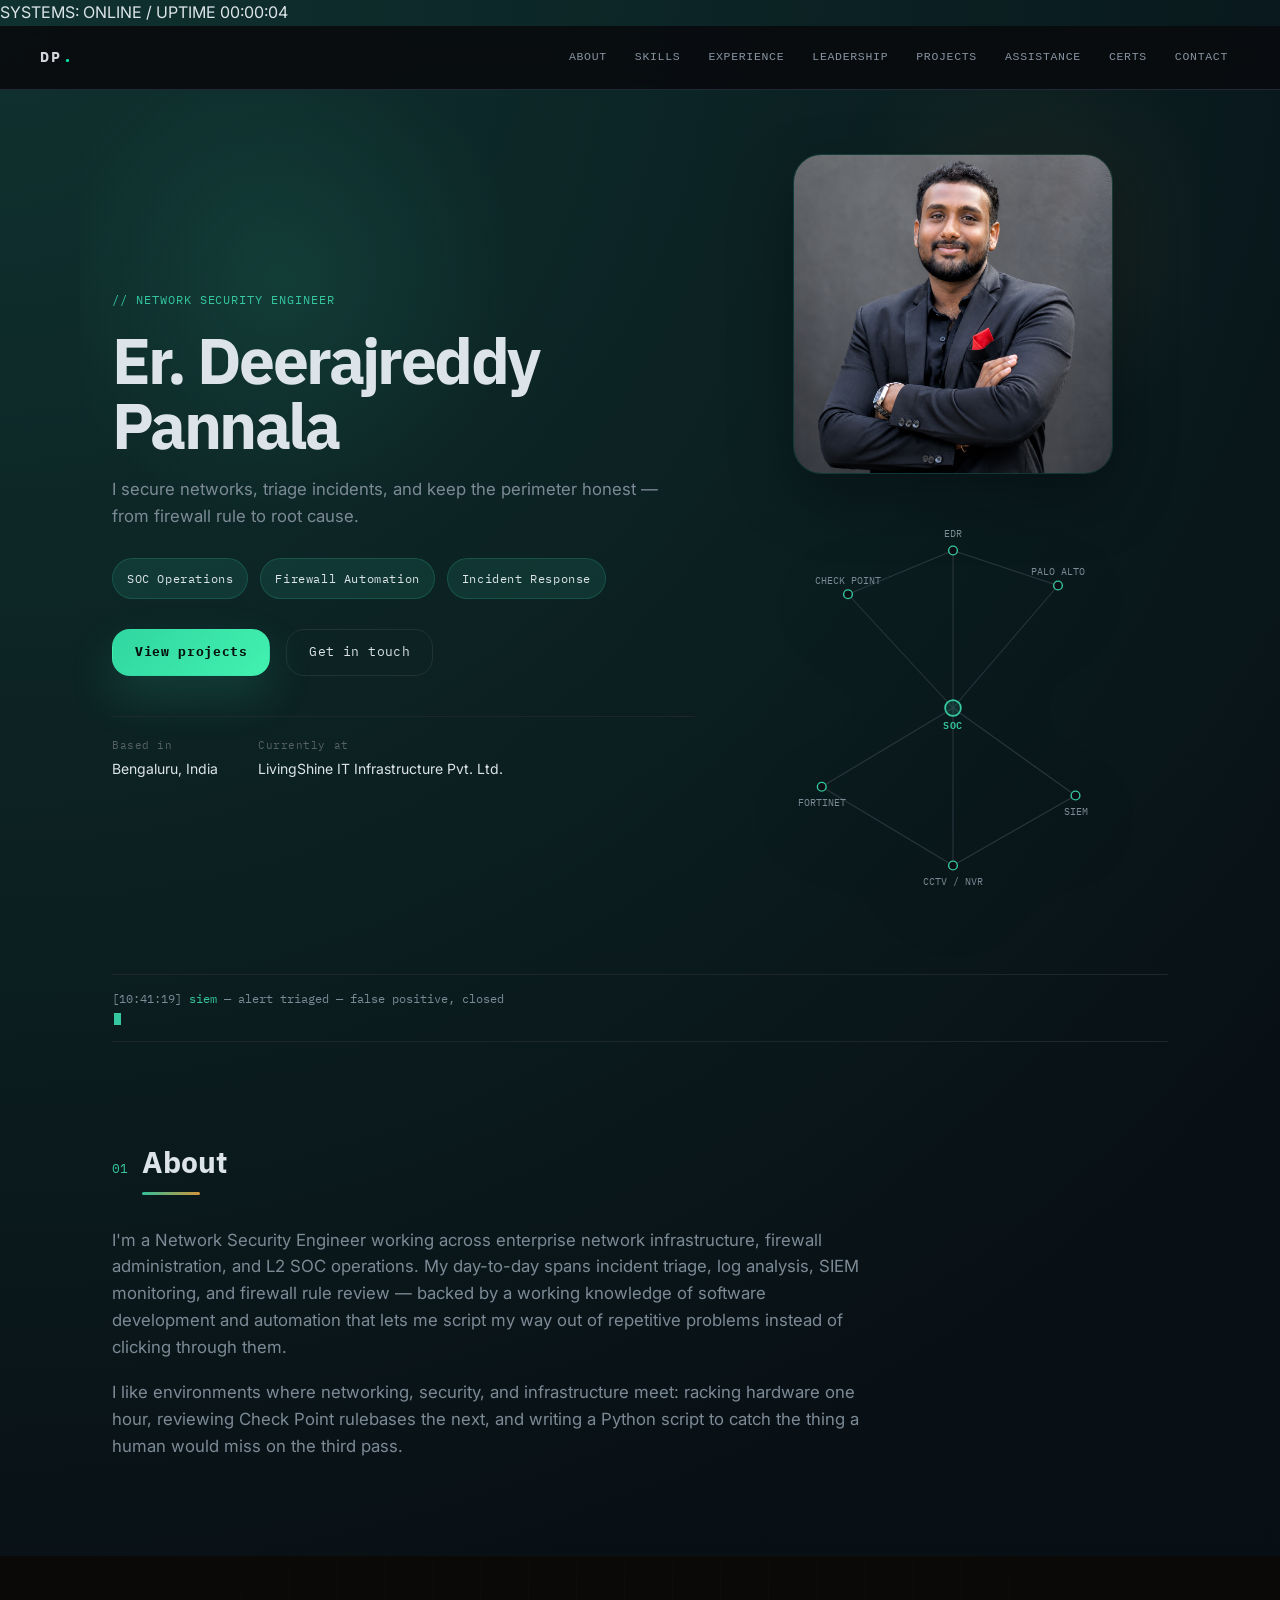
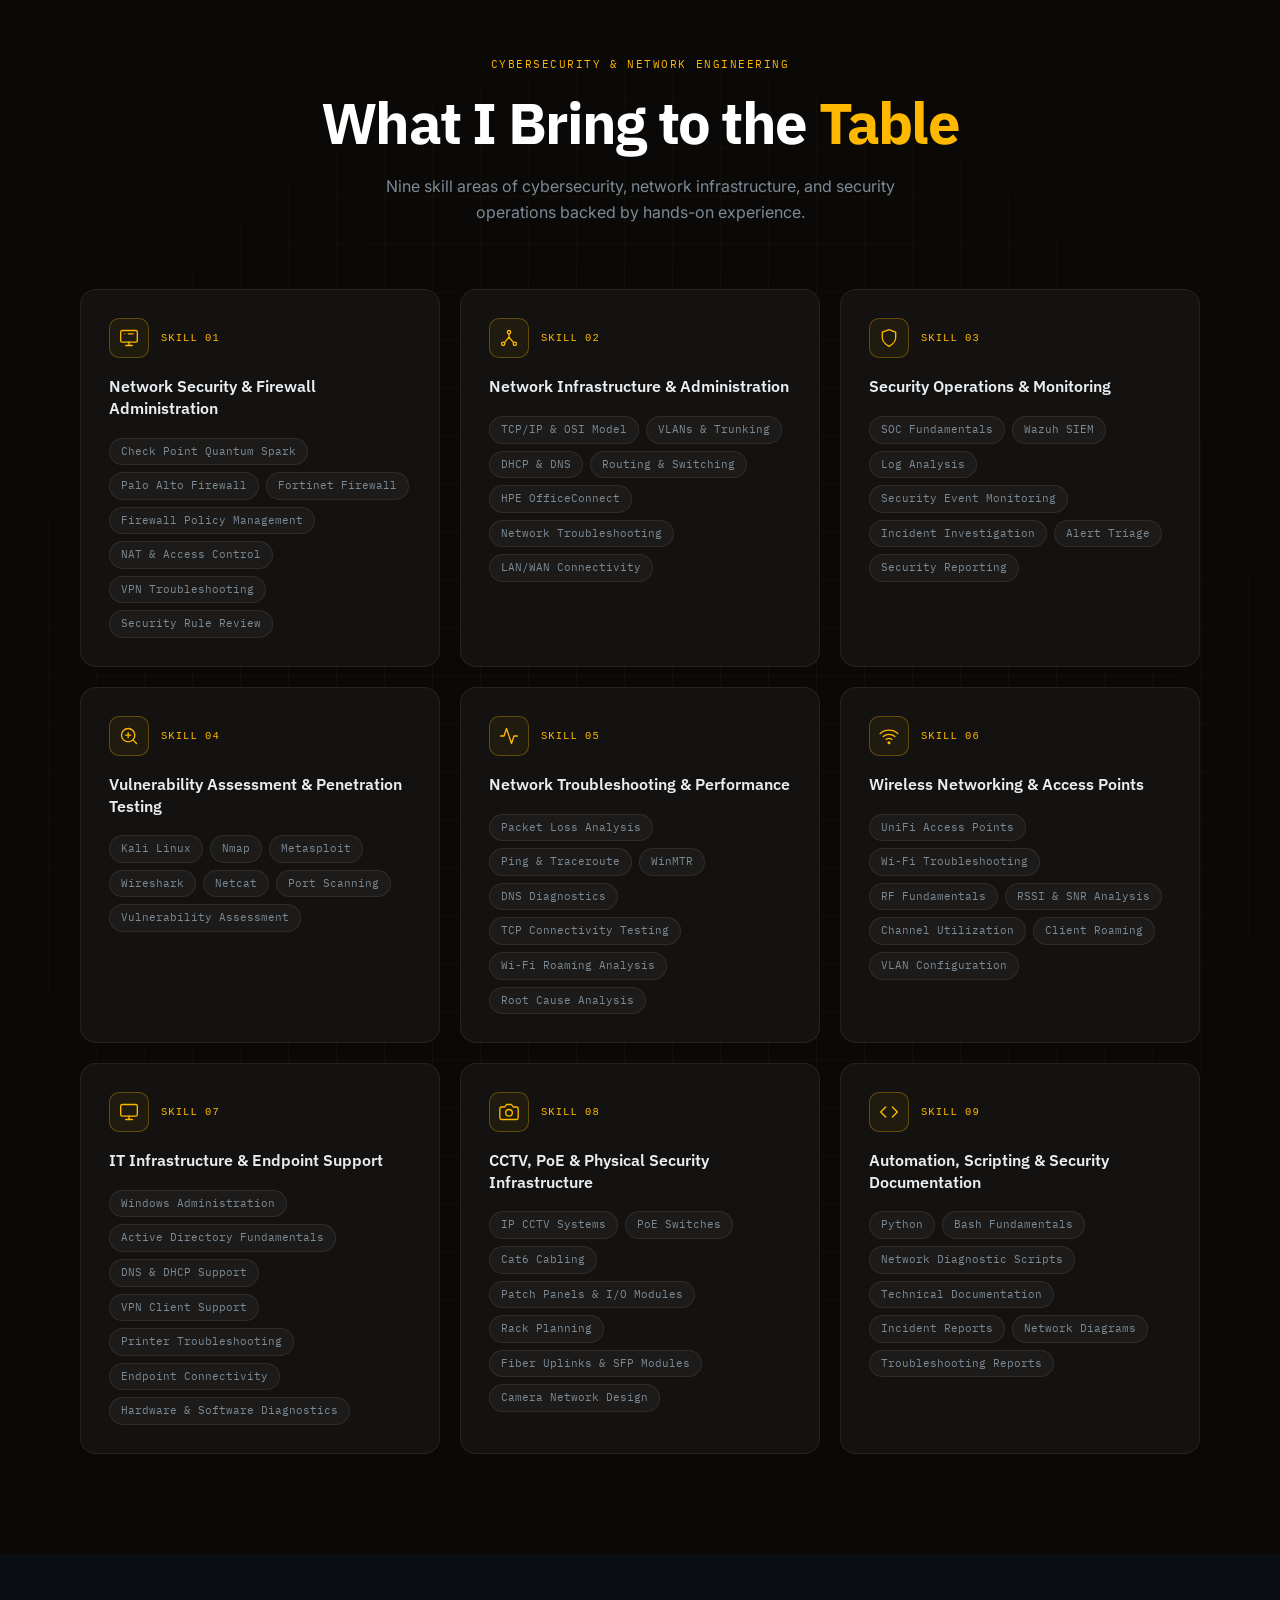
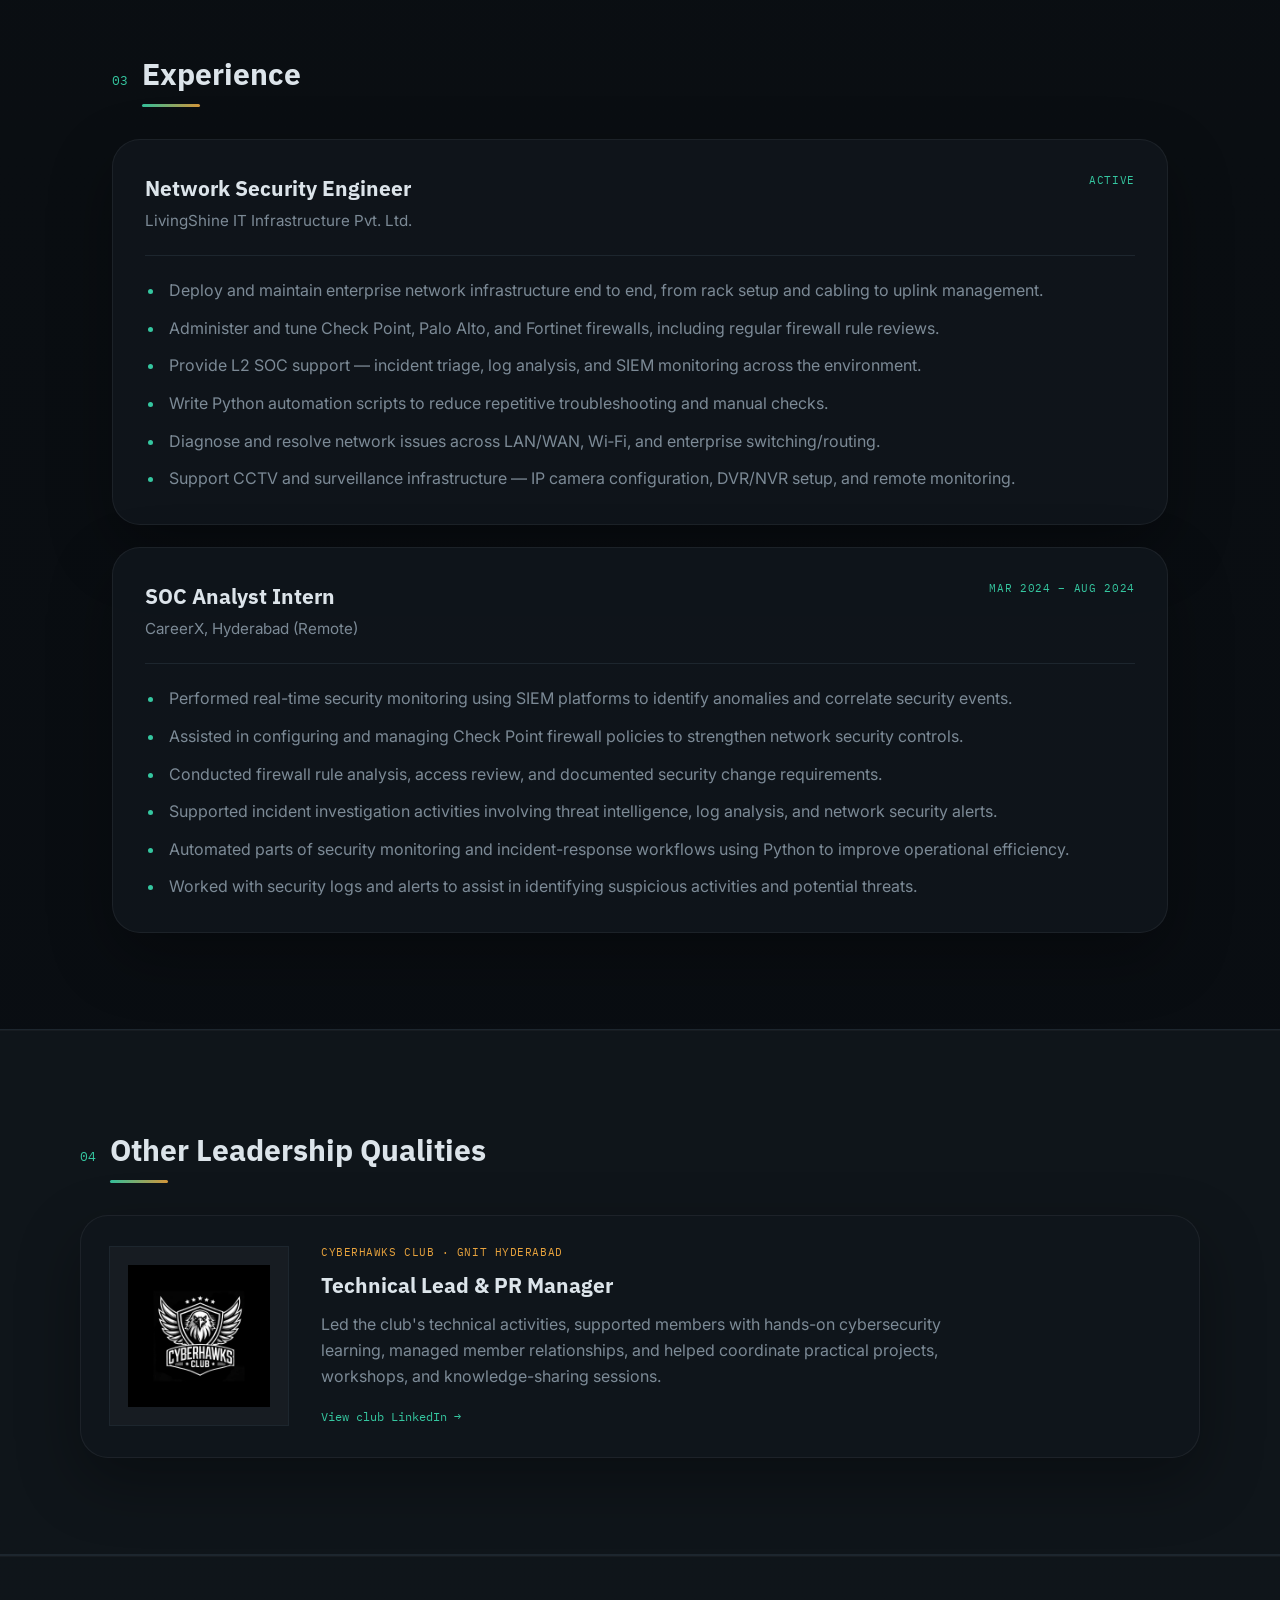
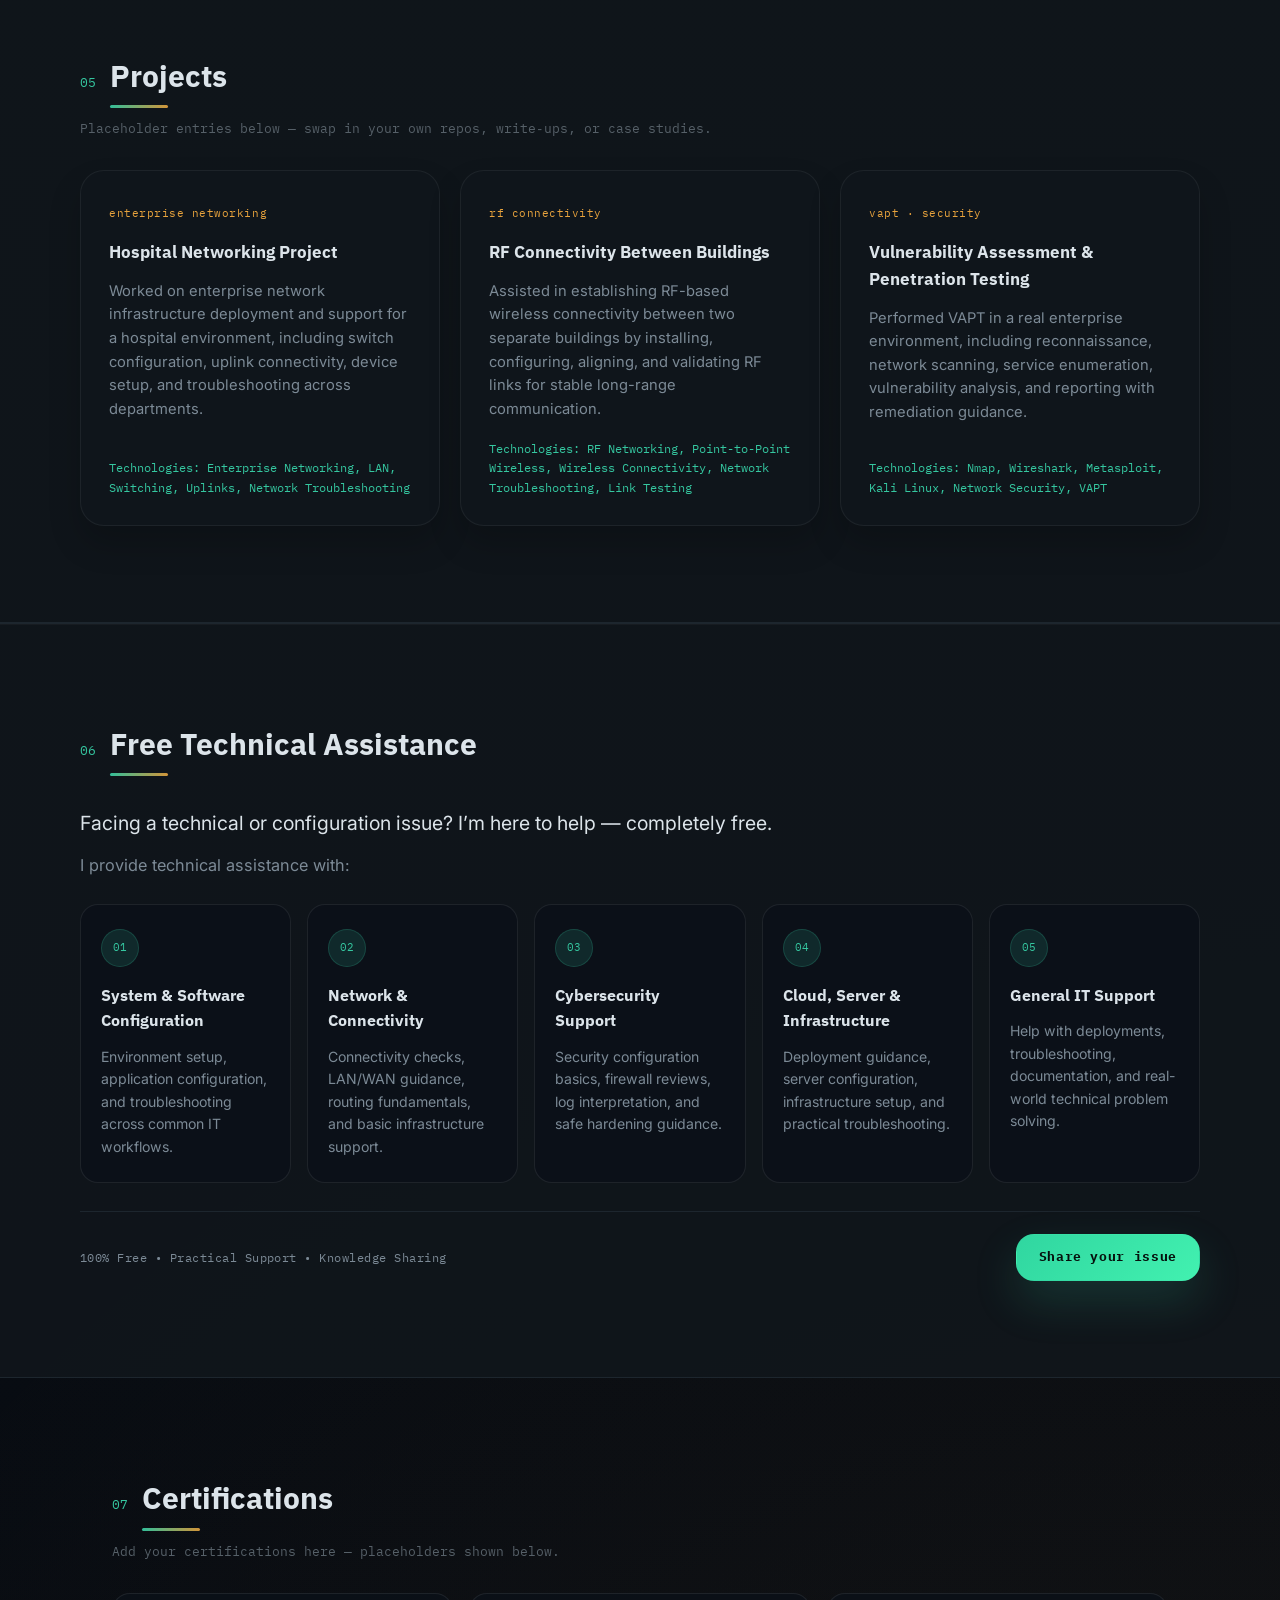
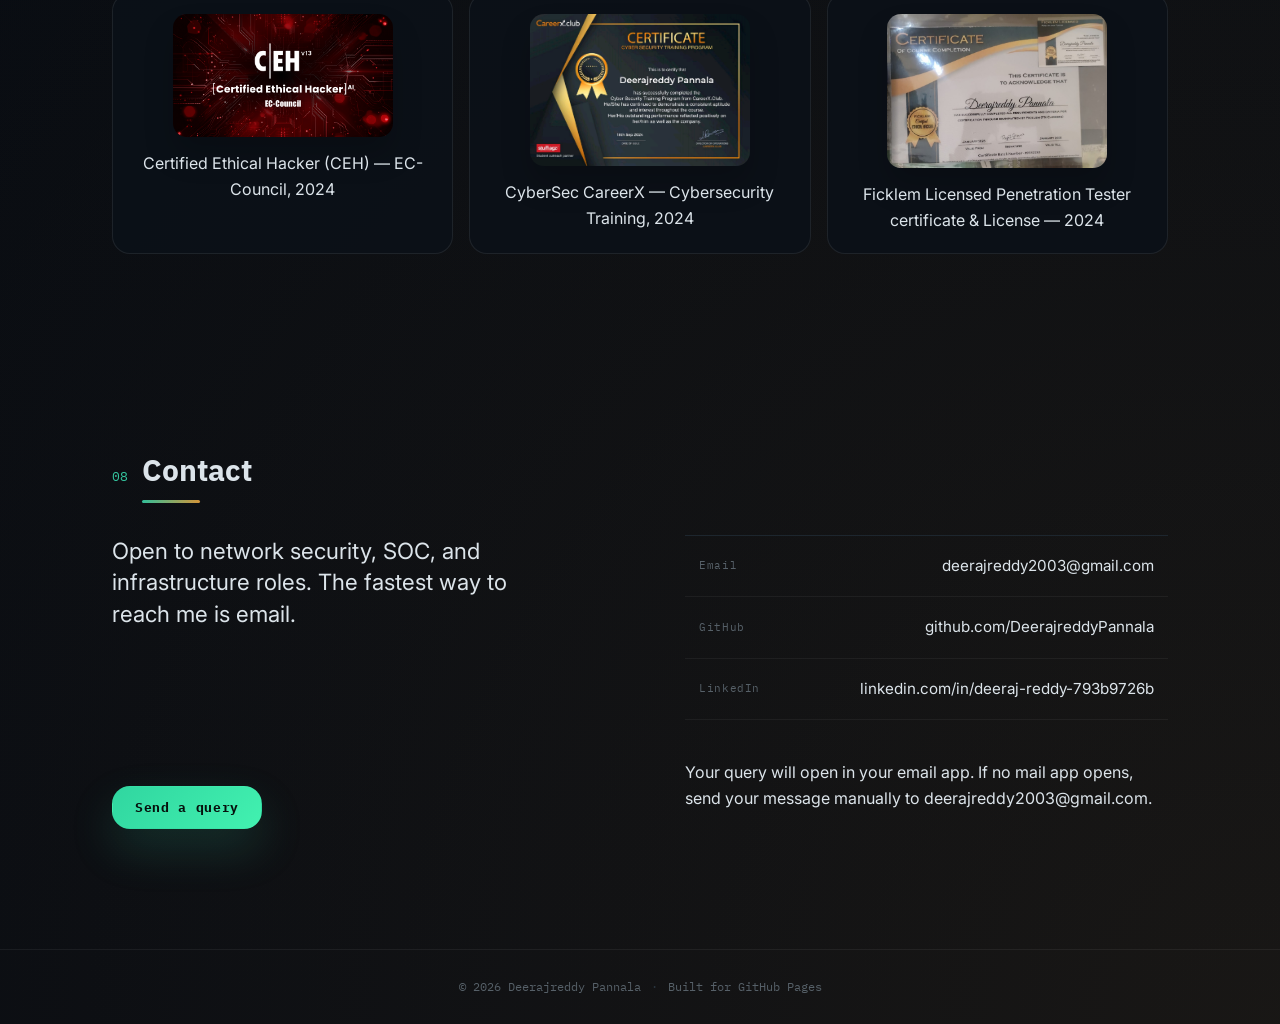
==== commit 4778b6e4: "Update name in title and header for consistency" ====
--- a/index-served.html
+++ b/index-served.html
@@ -3,7 +3,7 @@
 <head>
 <meta charset="UTF-8">
 <meta name="viewport" content="width=device-width, initial-scale=1.0">
-<title>Deerajreddy Pannala — Network Security Engineer</title>
+<title>Er.Deerajreddy Pannala — Network Security Engineer</title>
 <meta name="description" content="Portfolio of Deerajreddy Pannala, a Network Security Engineer specializing in SOC operations, firewall administration, and network infrastructure.">
 <link rel="preconnect" href="https://fonts.googleapis.com">
 <link rel="preconnect" href="https://fonts.gstatic.com" crossorigin>
@@ -21,20 +21,24 @@
 </div>
 
 <!-- ============ NAV ============ -->
-<header class="nav">
-  <a href="#top" class="nav__logo">DP<span class="nav__logo-dot">.</span></a>
-  <nav class="nav__links" id="navLinks">
-    <a href="#about">[ABOUT]</a>
-    <a href="#skills">[SKILLS]</a>
-    <a href="#experience">[EXPERIENCE]</a>
-    <a href="#leadership">[LEADERSHIP]</a>
-    <a href="#projects">[PROJECTS]</a>
-    <a href="#assistance">[ASSISTANCE]</a>
-    <a href="#certs">[CERTS]</a>
-    <a href="#contact">[CONTACT]</a>
+<header class="nav" id="mainNav">
+  <a href="#top" class="nav__logo" aria-label="Go to top">
+    <span class="nav__logo-mark">DP</span><span class="nav__logo-dot">.</span>
+  </a>
+  <nav class="nav__links" id="navLinks" aria-label="Primary navigation">
+    <a href="#about" class="nav__link">About</a>
+    <a href="#skills" class="nav__link">Skills</a>
+    <a href="#experience" class="nav__link">Experience</a>
+    <a href="#leadership" class="nav__link">Leadership</a>
+    <a href="#projects" class="nav__link">Projects</a>
+    <a href="#assistance" class="nav__link">Assistance</a>
+    <a href="#certs" class="nav__link">Certs</a>
+    <a href="#contact" class="nav__link">Contact</a>
   </nav>
-  <button class="nav__toggle" id="navToggle" aria-label="Toggle navigation" aria-expanded="false">
-    <span></span><span></span><span></span>
+  <button class="nav__toggle" id="navToggle" aria-label="Toggle navigation" aria-expanded="false" aria-controls="navLinks">
+    <span class="nav__toggle-bar"></span>
+    <span class="nav__toggle-bar"></span>
+    <span class="nav__toggle-bar"></span>
   </button>
 </header>
 
@@ -43,7 +47,7 @@
   <div class="hero__grid">
     <div class="hero__content">
       <p class="eyebrow">// NETWORK SECURITY ENGINEER</p>
-      <h1 class="hero__title">Deerajreddy Pannala</h1>
+      <h1 class="hero__title">Er. Deerajreddy Pannala</h1>
       <p class="hero__tagline">I secure networks, triage incidents, and keep the perimeter honest — from firewall rule to root cause.</p>
       <div class="hero__badges">
         <span class="hero__badge">SOC Operations</span>
@@ -126,92 +130,199 @@
 </section>
 
 <!-- ============ SKILLS ============ -->
-<section class="section section--panel skill-section" id="skills">
-  <div class="section__head">
-    <span class="section__tag">02</span>
-    <h2 class="section__title">Skills</h2>
-  </div>
-
-  <div class="skills-grid">
-
-    <div class="skill-card">
-      <div class="skill-card__head"><span class="skill-card__code">SEC</span><h3>Cybersecurity</h3></div>
-      <div class="tag-list">
-        <span class="tag">Network Security</span><span class="tag">SOC Operations</span><span class="tag">Security Monitoring</span>
-        <span class="tag">Incident Triage &amp; Response</span><span class="tag">Log Analysis</span><span class="tag">Threat Detection</span>
-        <span class="tag">Vulnerability Assessment</span><span class="tag">Firewall Administration</span><span class="tag">Firewall Rule Management</span>
-        <span class="tag">Security Auditing</span><span class="tag">Basic VAPT</span><span class="tag">Network Traffic Analysis</span>
-        <span class="tag">SIEM</span><span class="tag">EDR</span><span class="tag">Cybersecurity Fundamentals</span>
-      </div>
-    </div>
-
-    <div class="skill-card">
-      <div class="skill-card__head"><span class="skill-card__code">NET</span><h3>Networking</h3></div>
-      <div class="tag-list">
-        <span class="tag">TCP/IP</span><span class="tag">DNS</span><span class="tag">DHCP</span><span class="tag">LAN/WAN</span>
-        <span class="tag">Routing &amp; Switching</span><span class="tag">IP Addressing &amp; Subnetting</span><span class="tag">Network Troubleshooting</span>
-        <span class="tag">Network Monitoring</span><span class="tag">Wi‑Fi Troubleshooting</span><span class="tag">Enterprise Network Infrastructure</span>
-        <span class="tag">Switch &amp; Router Configuration</span><span class="tag">Uplink Management</span><span class="tag">Rack Setup &amp; Cabling</span>
-        <span class="tag">RF Connectivity</span>
-      </div>
-    </div>
-
-    <div class="skill-card">
-      <div class="skill-card__head"><span class="skill-card__code">FW</span><h3>Firewalls &amp; Security Tools</h3></div>
-      <div class="tag-list">
-        <span class="tag">Check Point Firewall</span><span class="tag">Palo Alto Firewall</span><span class="tag">Fortinet</span>
-        <span class="tag">Wazuh SIEM</span><span class="tag">Wireshark</span><span class="tag">Nmap</span><span class="tag">Netcat</span>
-        <span class="tag">Metasploit</span><span class="tag">Kali Linux</span>
-      </div>
-    </div>
-
-    <div class="skill-card">
-      <div class="skill-card__head"><span class="skill-card__code">DEV</span><h3>Programming &amp; Software</h3></div>
-      <div class="tag-list">
-        <span class="tag">Python</span><span class="tag">Java</span><span class="tag">JavaScript</span><span class="tag">SQL</span>
-        <span class="tag">Core Java</span><span class="tag">JDBC</span><span class="tag">Spring Boot — Basics</span><span class="tag">REST APIs — Basics</span>
-        <span class="tag">HTML5</span><span class="tag">CSS3</span><span class="tag">Git</span><span class="tag">GitHub</span>
-        <span class="tag">MySQL</span><span class="tag">SQLite</span>
-      </div>
-    </div>
-
-    <div class="skill-card">
-      <div class="skill-card__head"><span class="skill-card__code">CS</span><h3>Computer Science</h3></div>
-      <div class="tag-list">
-        <span class="tag">Data Structures &amp; Algorithms</span><span class="tag">Object‑Oriented Programming</span>
-        <span class="tag">DBMS</span><span class="tag">Operating Systems</span><span class="tag">Computer Networks</span>
-        <span class="tag">SDLC</span><span class="tag">Agile Methodology</span><span class="tag">Debugging</span>
-        <span class="tag">Production Support</span><span class="tag">Automation Scripting</span>
-      </div>
-    </div>
-
-    <div class="skill-card">
-      <div class="skill-card__head"><span class="skill-card__code">CCTV</span><h3>CCTV &amp; Infrastructure</h3></div>
-      <div class="tag-list">
-        <span class="tag">CCTV Installation</span><span class="tag">IP Camera Configuration</span><span class="tag">DVR/NVR Configuration</span>
-        <span class="tag">CCTV Troubleshooting</span><span class="tag">Camera Networking</span><span class="tag">Remote CCTV Monitoring</span>
-        <span class="tag">Storage/HDD Troubleshooting</span><span class="tag">Camera Connectivity</span><span class="tag">Surveillance System Maintenance</span>
-      </div>
-    </div>
-
-    <div class="skill-card">
-      <div class="skill-card__head"><span class="skill-card__code">OPS</span><h3>Professional Skills</h3></div>
-      <div class="tag-list">
-        <span class="tag">Production Support</span><span class="tag">Technical Troubleshooting</span><span class="tag">Incident Management</span>
-        <span class="tag">Client/Customer Support</span><span class="tag">Cross‑functional Collaboration</span><span class="tag">Problem Solving</span>
-        <span class="tag">Technical Documentation</span><span class="tag">Infrastructure Deployment</span><span class="tag">System Monitoring</span>
-        <span class="tag">Process Automation</span>
-      </div>
-    </div>
-
-    <div class="skill-card">
-      <div class="skill-card__head"><span class="skill-card__code">TLS</span><h3>Tools</h3></div>
-      <div class="tag-list">
-        <span class="tag">Git / GitHub</span><span class="tag">IntelliJ IDEA</span><span class="tag">Eclipse</span><span class="tag">VS Code</span>
-        <span class="tag">Android Studio</span><span class="tag">Postman</span><span class="tag">Wireshark</span><span class="tag">Nmap</span><span class="tag">Kali Linux</span>
-      </div>
-    </div>
-
+<section class="domains-section" id="skills">
+  <div class="domains-bg-grid" aria-hidden="true"></div>
+
+  <div class="domains-inner">
+    <div class="domains-header">
+      <p class="domains-eyebrow">CYBERSECURITY &amp; NETWORK ENGINEERING</p>
+      <h2 class="domains-title">What I Bring to the <span class="domains-title--amber">Table</span></h2>
+      <p class="domains-subtitle">Nine skill areas of cybersecurity, network infrastructure, and security operations backed by hands-on experience.</p>
+    </div>
+
+    <div class="domains-grid">
+
+      <!-- S01 -->
+      <article class="domain-card" data-animate>
+        <div class="domain-card__top">
+          <div class="domain-card__icon" aria-hidden="true">
+            <svg width="20" height="20" viewBox="0 0 24 24" fill="none" stroke="currentColor" stroke-width="1.6" stroke-linecap="round" stroke-linejoin="round"><rect x="2" y="3" width="20" height="14" rx="2"/><path d="M8 21h8M12 17v4"/><path d="M7 7h.01M11 7h6"/></svg>
+          </div>
+          <span class="domain-card__num">SKILL 01</span>
+        </div>
+        <h3 class="domain-card__title">Network Security &amp; Firewall Administration</h3>
+        <div class="domain-tag-list">
+          <span class="domain-tag">Check Point Quantum Spark</span>
+          <span class="domain-tag">Palo Alto Firewall</span>
+          <span class="domain-tag">Fortinet Firewall</span>
+          <span class="domain-tag">Firewall Policy Management</span>
+          <span class="domain-tag">NAT &amp; Access Control</span>
+          <span class="domain-tag">VPN Troubleshooting</span>
+          <span class="domain-tag">Security Rule Review</span>
+        </div>
+      </article>
+
+      <!-- S02 -->
+      <article class="domain-card" data-animate>
+        <div class="domain-card__top">
+          <div class="domain-card__icon" aria-hidden="true">
+            <svg width="20" height="20" viewBox="0 0 24 24" fill="none" stroke="currentColor" stroke-width="1.6" stroke-linecap="round" stroke-linejoin="round"><circle cx="12" cy="5" r="2"/><circle cx="5" cy="19" r="2"/><circle cx="19" cy="19" r="2"/><path d="M12 7v4M12 11l-5 6M12 11l5 6"/></svg>
+          </div>
+          <span class="domain-card__num">SKILL 02</span>
+        </div>
+        <h3 class="domain-card__title">Network Infrastructure &amp; Administration</h3>
+        <div class="domain-tag-list">
+          <span class="domain-tag">TCP/IP &amp; OSI Model</span>
+          <span class="domain-tag">VLANs &amp; Trunking</span>
+          <span class="domain-tag">DHCP &amp; DNS</span>
+          <span class="domain-tag">Routing &amp; Switching</span>
+          <span class="domain-tag">HPE OfficeConnect</span>
+          <span class="domain-tag">Network Troubleshooting</span>
+          <span class="domain-tag">LAN/WAN Connectivity</span>
+        </div>
+      </article>
+
+      <!-- S03 -->
+      <article class="domain-card" data-animate>
+        <div class="domain-card__top">
+          <div class="domain-card__icon" aria-hidden="true">
+            <svg width="20" height="20" viewBox="0 0 24 24" fill="none" stroke="currentColor" stroke-width="1.6" stroke-linecap="round" stroke-linejoin="round"><path d="M12 22s8-4 8-10V5l-8-3-8 3v7c0 6 8 10 8 10z"/></svg>
+          </div>
+          <span class="domain-card__num">SKILL 03</span>
+        </div>
+        <h3 class="domain-card__title">Security Operations &amp; Monitoring</h3>
+        <div class="domain-tag-list">
+          <span class="domain-tag">SOC Fundamentals</span>
+          <span class="domain-tag">Wazuh SIEM</span>
+          <span class="domain-tag">Log Analysis</span>
+          <span class="domain-tag">Security Event Monitoring</span>
+          <span class="domain-tag">Incident Investigation</span>
+          <span class="domain-tag">Alert Triage</span>
+          <span class="domain-tag">Security Reporting</span>
+        </div>
+      </article>
+
+      <!-- S04 -->
+      <article class="domain-card" data-animate>
+        <div class="domain-card__top">
+          <div class="domain-card__icon" aria-hidden="true">
+            <svg width="20" height="20" viewBox="0 0 24 24" fill="none" stroke="currentColor" stroke-width="1.6" stroke-linecap="round" stroke-linejoin="round"><circle cx="11" cy="11" r="8"/><path d="m21 21-4.35-4.35"/><path d="M11 8v6M8 11h6"/></svg>
+          </div>
+          <span class="domain-card__num">SKILL 04</span>
+        </div>
+        <h3 class="domain-card__title">Vulnerability Assessment &amp; Penetration Testing</h3>
+        <div class="domain-tag-list">
+          <span class="domain-tag">Kali Linux</span>
+          <span class="domain-tag">Nmap</span>
+          <span class="domain-tag">Metasploit</span>
+          <span class="domain-tag">Wireshark</span>
+          <span class="domain-tag">Netcat</span>
+          <span class="domain-tag">Port Scanning</span>
+          <span class="domain-tag">Vulnerability Assessment</span>
+        </div>
+      </article>
+
+      <!-- S05 -->
+      <article class="domain-card" data-animate>
+        <div class="domain-card__top">
+          <div class="domain-card__icon" aria-hidden="true">
+            <svg width="20" height="20" viewBox="0 0 24 24" fill="none" stroke="currentColor" stroke-width="1.6" stroke-linecap="round" stroke-linejoin="round"><polyline points="22 12 18 12 15 21 9 3 6 12 2 12"/></svg>
+          </div>
+          <span class="domain-card__num">SKILL 05</span>
+        </div>
+        <h3 class="domain-card__title">Network Troubleshooting &amp; Performance</h3>
+        <div class="domain-tag-list">
+          <span class="domain-tag">Packet Loss Analysis</span>
+          <span class="domain-tag">Ping &amp; Traceroute</span>
+          <span class="domain-tag">WinMTR</span>
+          <span class="domain-tag">DNS Diagnostics</span>
+          <span class="domain-tag">TCP Connectivity Testing</span>
+          <span class="domain-tag">Wi-Fi Roaming Analysis</span>
+          <span class="domain-tag">Root Cause Analysis</span>
+        </div>
+      </article>
+
+      <!-- S06 -->
+      <article class="domain-card" data-animate>
+        <div class="domain-card__top">
+          <div class="domain-card__icon" aria-hidden="true">
+            <svg width="20" height="20" viewBox="0 0 24 24" fill="none" stroke="currentColor" stroke-width="1.6" stroke-linecap="round" stroke-linejoin="round"><path d="M5 12.55a11 11 0 0 1 14.08 0"/><path d="M1.42 9a16 16 0 0 1 21.16 0"/><path d="M8.53 16.11a6 6 0 0 1 6.95 0"/><circle cx="12" cy="20" r="1"/></svg>
+          </div>
+          <span class="domain-card__num">SKILL 06</span>
+        </div>
+        <h3 class="domain-card__title">Wireless Networking &amp; Access Points</h3>
+        <div class="domain-tag-list">
+          <span class="domain-tag">UniFi Access Points</span>
+          <span class="domain-tag">Wi-Fi Troubleshooting</span>
+          <span class="domain-tag">RF Fundamentals</span>
+          <span class="domain-tag">RSSI &amp; SNR Analysis</span>
+          <span class="domain-tag">Channel Utilization</span>
+          <span class="domain-tag">Client Roaming</span>
+          <span class="domain-tag">VLAN Configuration</span>
+        </div>
+      </article>
+
+      <!-- S07 -->
+      <article class="domain-card" data-animate>
+        <div class="domain-card__top">
+          <div class="domain-card__icon" aria-hidden="true">
+            <svg width="20" height="20" viewBox="0 0 24 24" fill="none" stroke="currentColor" stroke-width="1.6" stroke-linecap="round" stroke-linejoin="round"><rect x="2" y="3" width="20" height="14" rx="2"/><path d="M8 21h8M12 17v4"/></svg>
+          </div>
+          <span class="domain-card__num">SKILL 07</span>
+        </div>
+        <h3 class="domain-card__title">IT Infrastructure &amp; Endpoint Support</h3>
+        <div class="domain-tag-list">
+          <span class="domain-tag">Windows Administration</span>
+          <span class="domain-tag">Active Directory Fundamentals</span>
+          <span class="domain-tag">DNS &amp; DHCP Support</span>
+          <span class="domain-tag">VPN Client Support</span>
+          <span class="domain-tag">Printer Troubleshooting</span>
+          <span class="domain-tag">Endpoint Connectivity</span>
+          <span class="domain-tag">Hardware &amp; Software Diagnostics</span>
+        </div>
+      </article>
+
+      <!-- S08 -->
+      <article class="domain-card" data-animate>
+        <div class="domain-card__top">
+          <div class="domain-card__icon" aria-hidden="true">
+            <svg width="20" height="20" viewBox="0 0 24 24" fill="none" stroke="currentColor" stroke-width="1.6" stroke-linecap="round" stroke-linejoin="round"><path d="M23 19a2 2 0 0 1-2 2H3a2 2 0 0 1-2-2V8a2 2 0 0 1 2-2h4l2-3h6l2 3h4a2 2 0 0 1 2 2z"/><circle cx="12" cy="13" r="4"/></svg>
+          </div>
+          <span class="domain-card__num">SKILL 08</span>
+        </div>
+        <h3 class="domain-card__title">CCTV, PoE &amp; Physical Security Infrastructure</h3>
+        <div class="domain-tag-list">
+          <span class="domain-tag">IP CCTV Systems</span>
+          <span class="domain-tag">PoE Switches</span>
+          <span class="domain-tag">Cat6 Cabling</span>
+          <span class="domain-tag">Patch Panels &amp; I/O Modules</span>
+          <span class="domain-tag">Rack Planning</span>
+          <span class="domain-tag">Fiber Uplinks &amp; SFP Modules</span>
+          <span class="domain-tag">Camera Network Design</span>
+        </div>
+      </article>
+
+      <!-- S09 -->
+      <article class="domain-card" data-animate>
+        <div class="domain-card__top">
+          <div class="domain-card__icon" aria-hidden="true">
+            <svg width="20" height="20" viewBox="0 0 24 24" fill="none" stroke="currentColor" stroke-width="1.6" stroke-linecap="round" stroke-linejoin="round"><polyline points="16 18 22 12 16 6"/><polyline points="8 6 2 12 8 18"/></svg>
+          </div>
+          <span class="domain-card__num">SKILL 09</span>
+        </div>
+        <h3 class="domain-card__title">Automation, Scripting &amp; Security Documentation</h3>
+        <div class="domain-tag-list">
+          <span class="domain-tag">Python</span>
+          <span class="domain-tag">Bash Fundamentals</span>
+          <span class="domain-tag">Network Diagnostic Scripts</span>
+          <span class="domain-tag">Technical Documentation</span>
+          <span class="domain-tag">Incident Reports</span>
+          <span class="domain-tag">Network Diagrams</span>
+          <span class="domain-tag">Troubleshooting Reports</span>
+        </div>
+      </article>
+
+    </div>
   </div>
 </section>
 
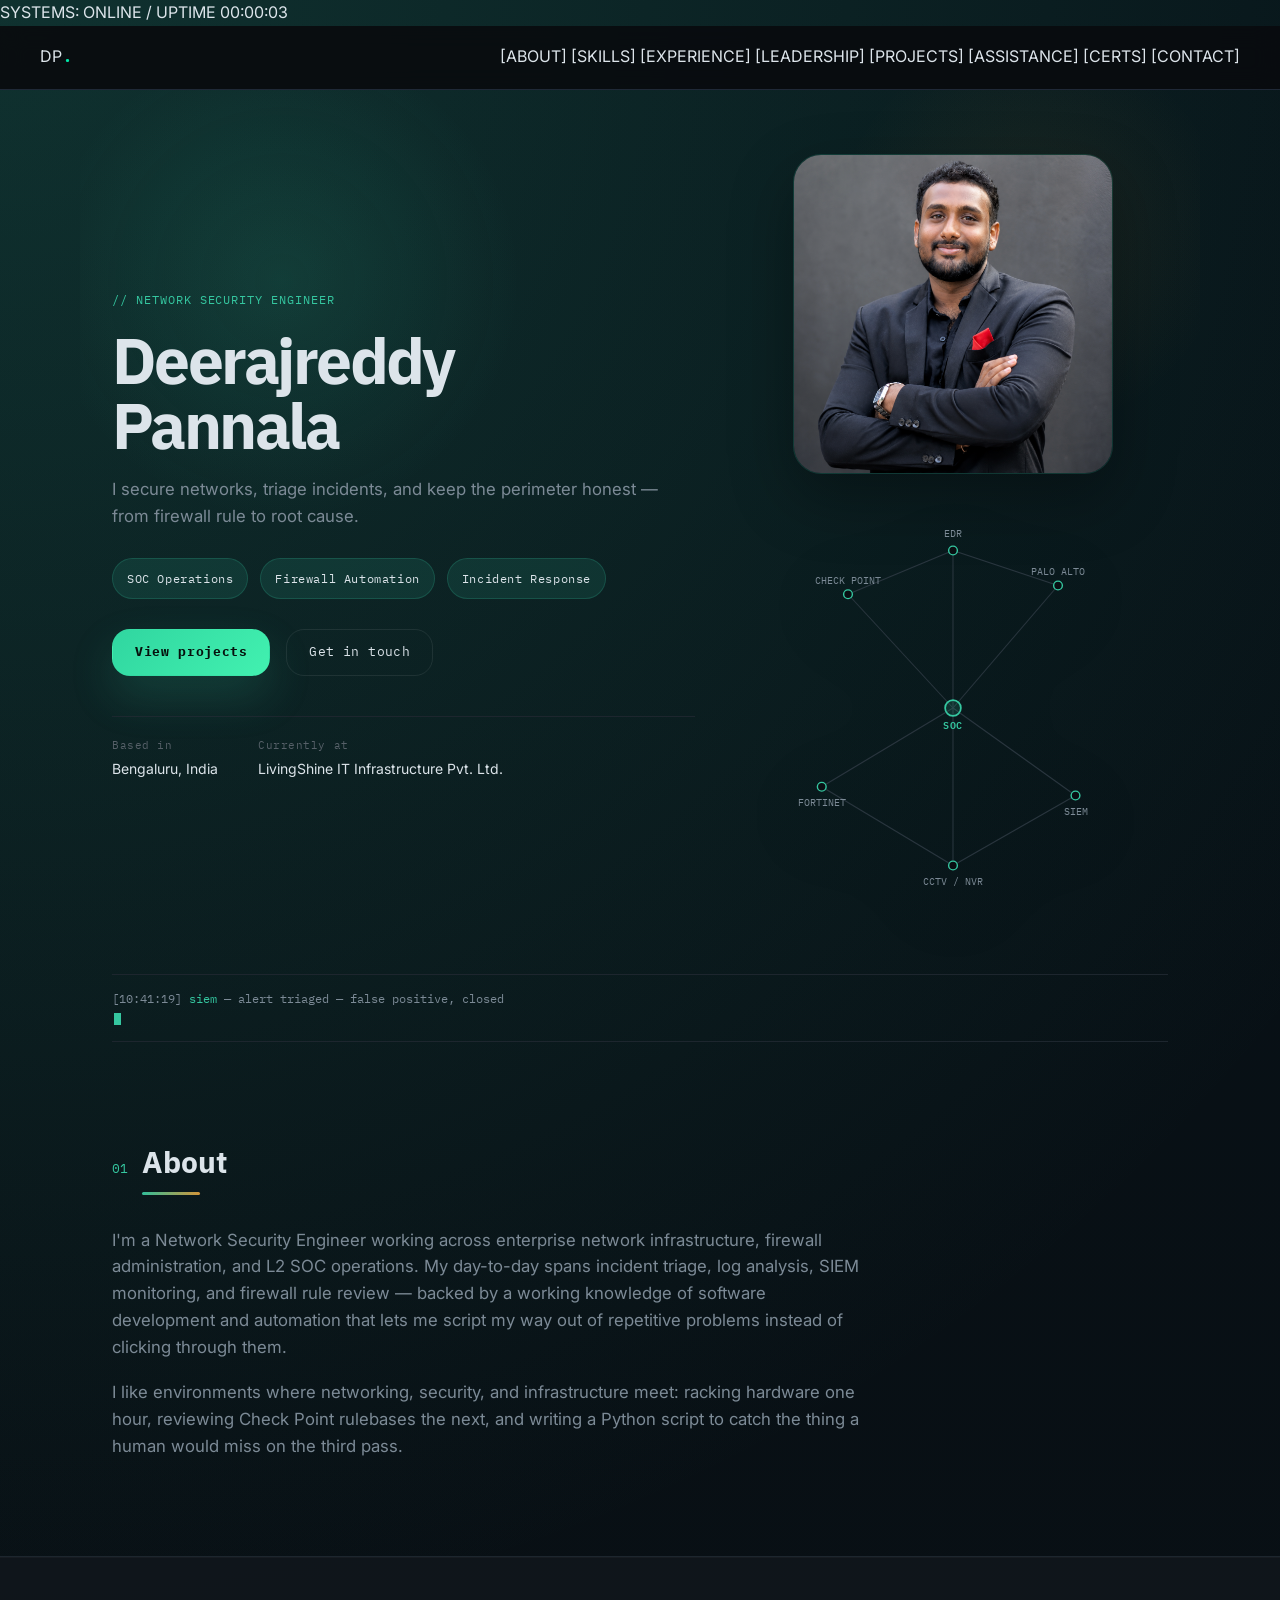
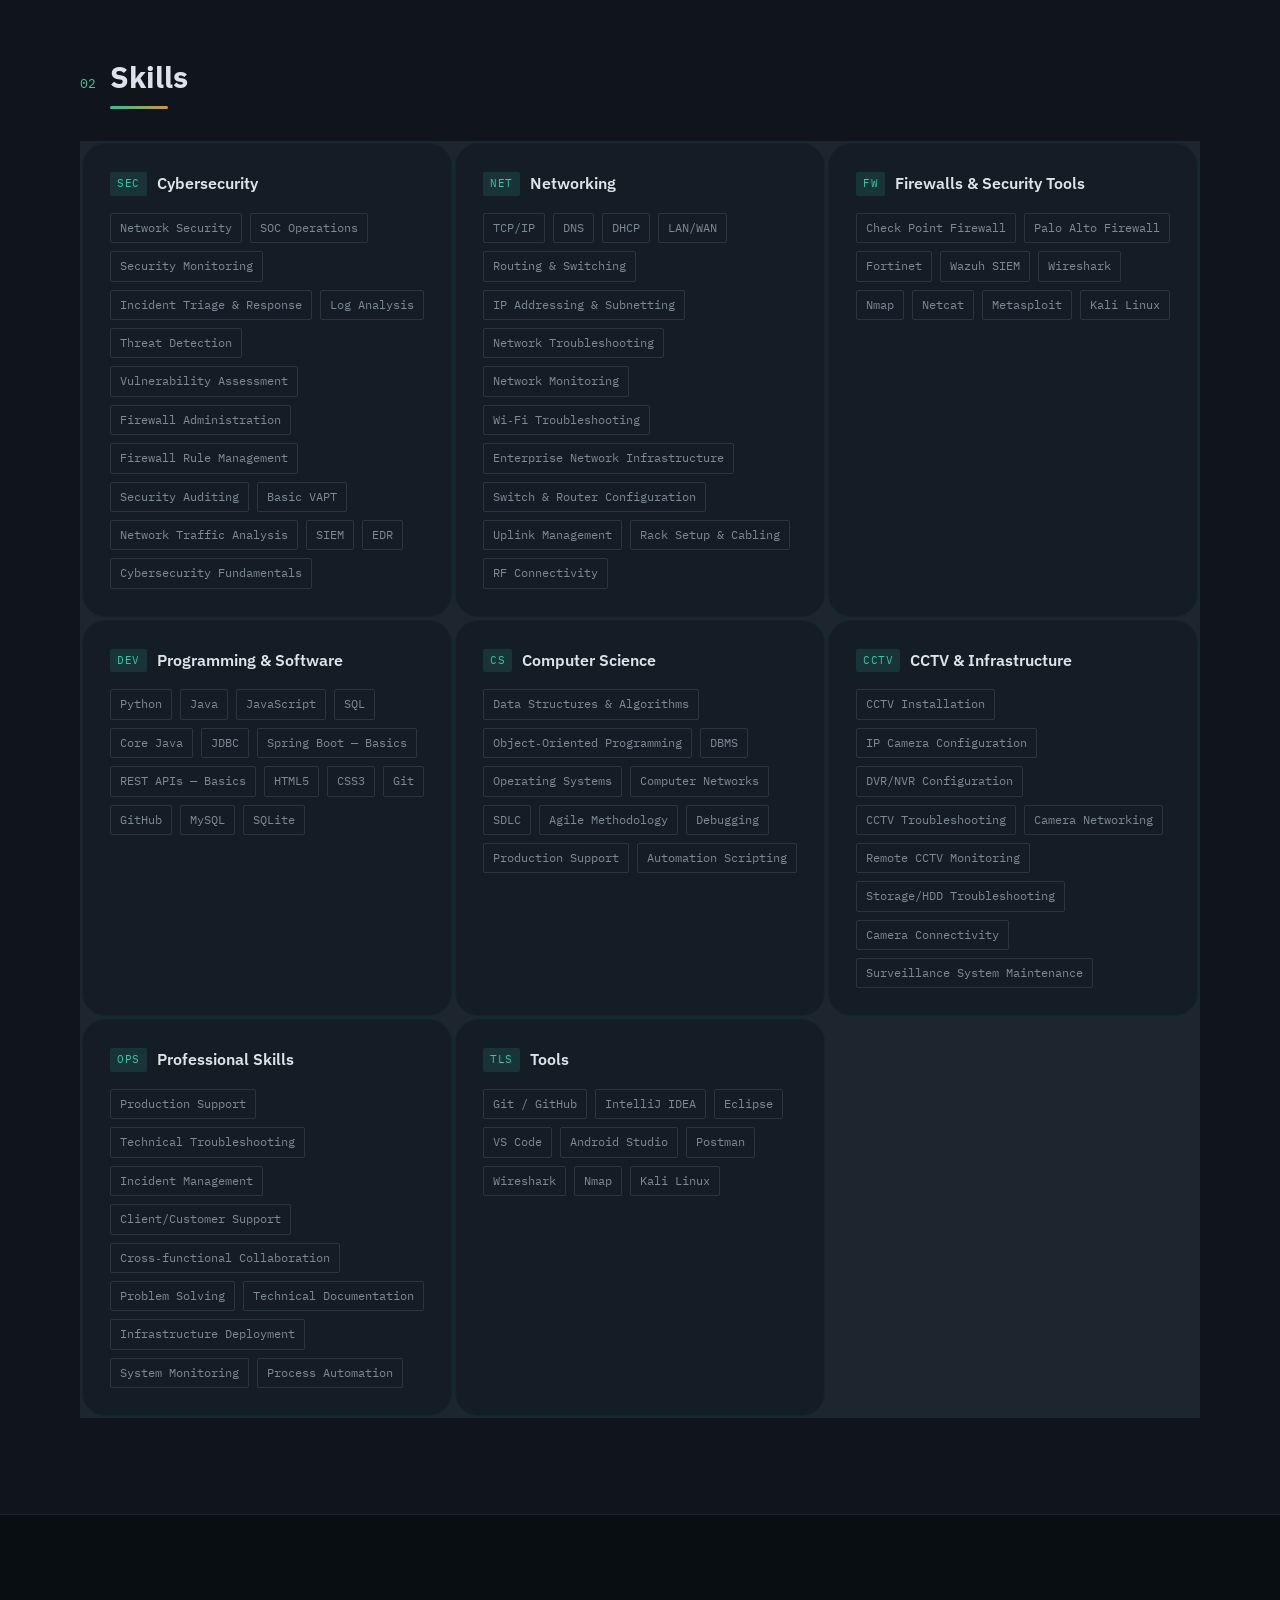
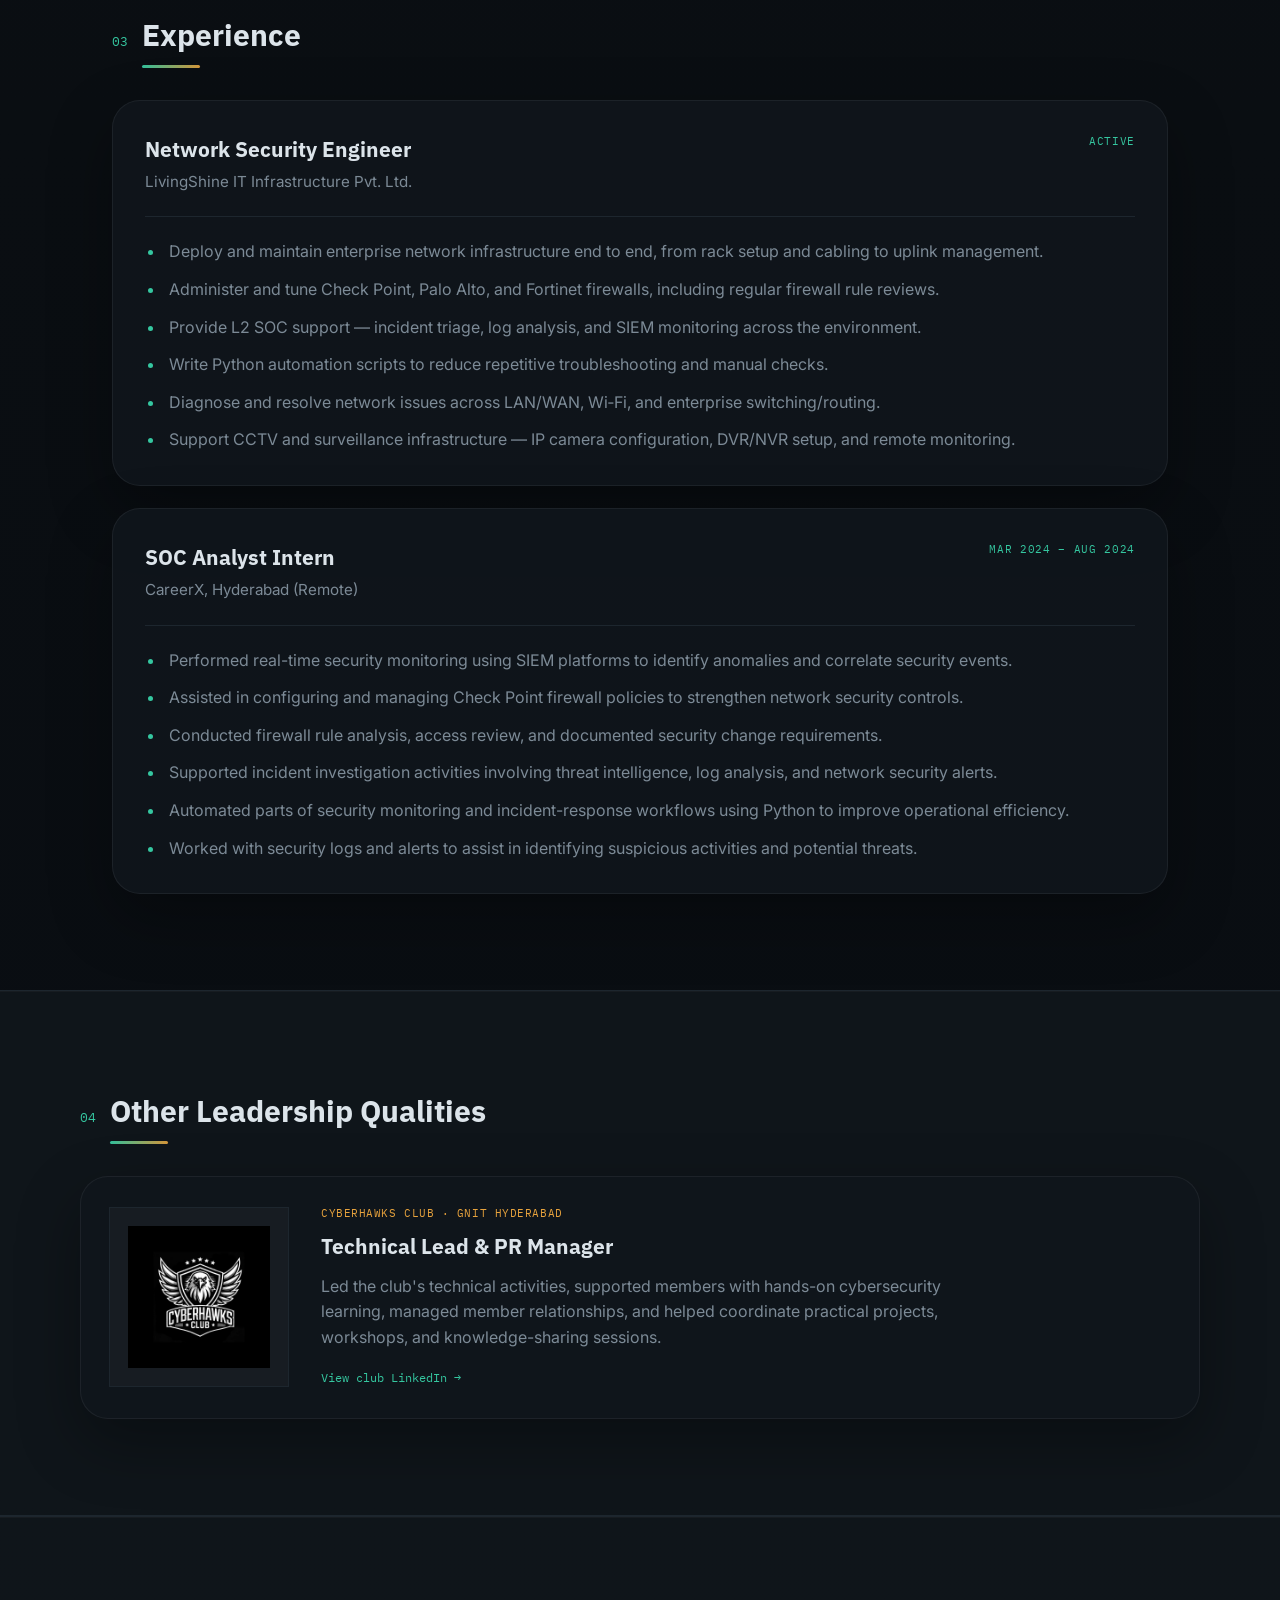
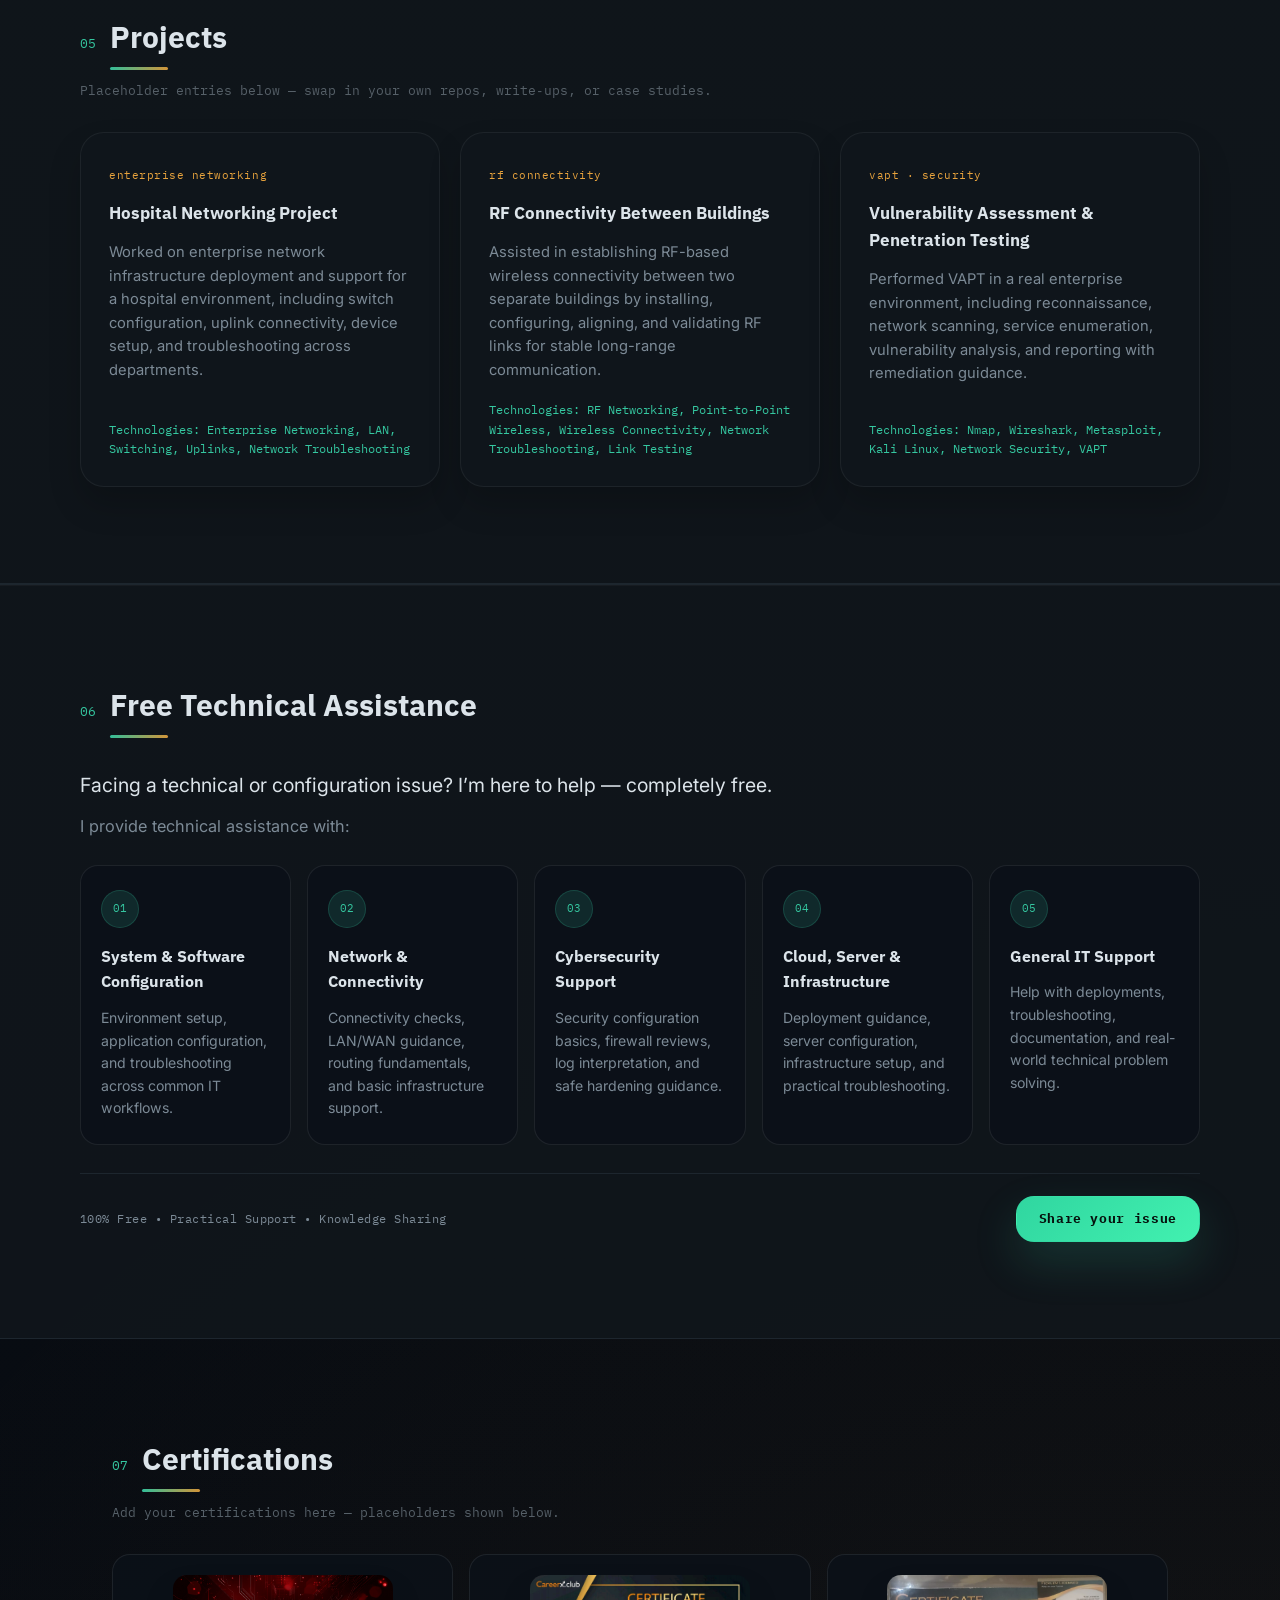
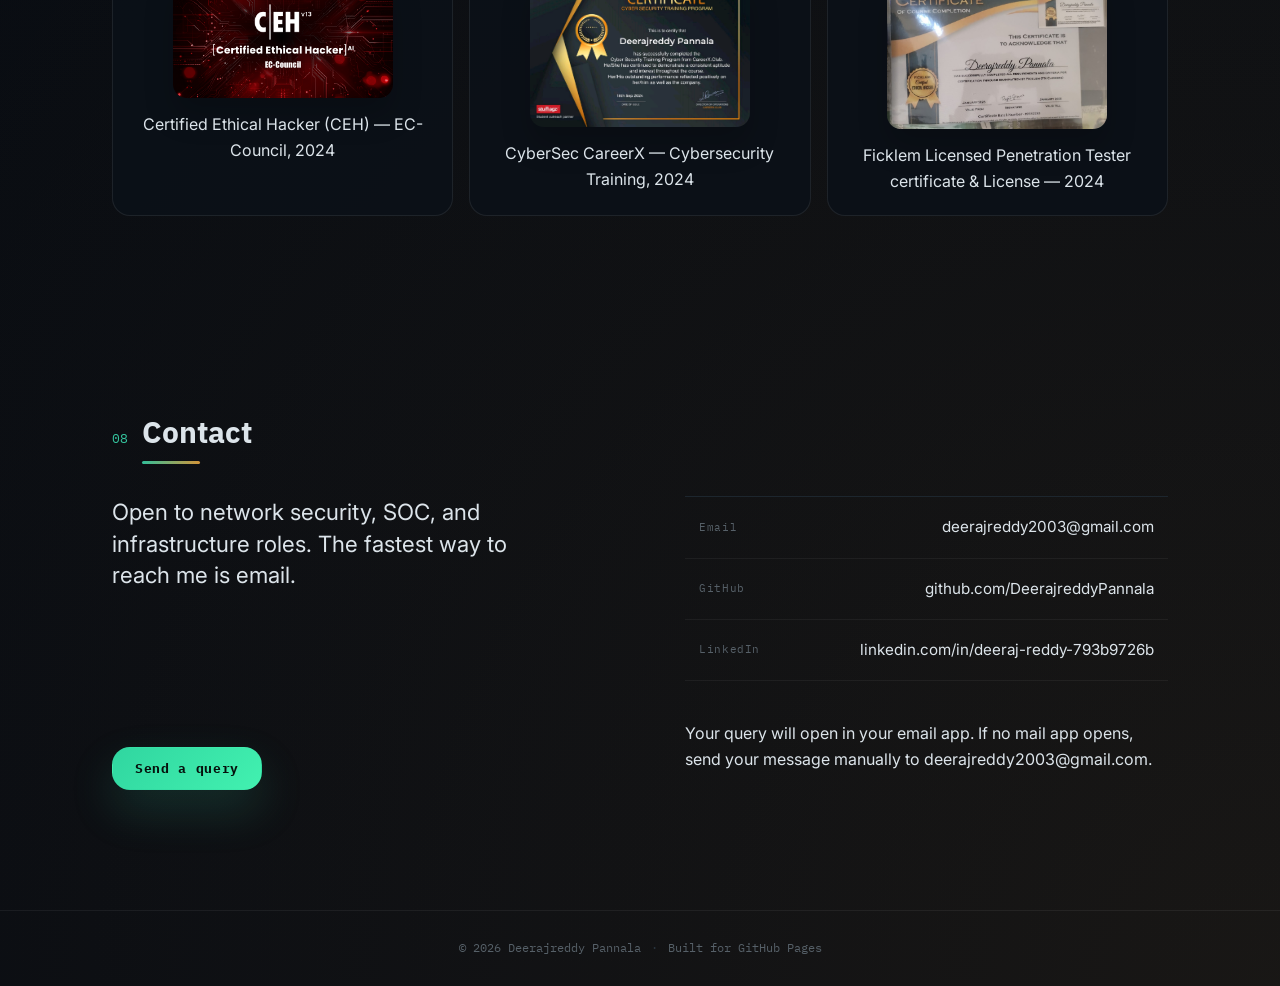
==== commit b38d3170: "Refactor title, navigation, and skills section Updated the title and navigation links in the HTML fi" ====
--- a/index-served.html
+++ b/index-served.html
@@ -3,7 +3,7 @@
 <head>
 <meta charset="UTF-8">
 <meta name="viewport" content="width=device-width, initial-scale=1.0">
-<title>Er.Deerajreddy Pannala — Network Security Engineer</title>
+<title>Deerajreddy Pannala — Network Security Engineer</title>
 <meta name="description" content="Portfolio of Deerajreddy Pannala, a Network Security Engineer specializing in SOC operations, firewall administration, and network infrastructure.">
 <link rel="preconnect" href="https://fonts.googleapis.com">
 <link rel="preconnect" href="https://fonts.gstatic.com" crossorigin>
@@ -21,24 +21,20 @@
 </div>
 
 <!-- ============ NAV ============ -->
-<header class="nav" id="mainNav">
-  <a href="#top" class="nav__logo" aria-label="Go to top">
-    <span class="nav__logo-mark">DP</span><span class="nav__logo-dot">.</span>
-  </a>
-  <nav class="nav__links" id="navLinks" aria-label="Primary navigation">
-    <a href="#about" class="nav__link">About</a>
-    <a href="#skills" class="nav__link">Skills</a>
-    <a href="#experience" class="nav__link">Experience</a>
-    <a href="#leadership" class="nav__link">Leadership</a>
-    <a href="#projects" class="nav__link">Projects</a>
-    <a href="#assistance" class="nav__link">Assistance</a>
-    <a href="#certs" class="nav__link">Certs</a>
-    <a href="#contact" class="nav__link">Contact</a>
+<header class="nav">
+  <a href="#top" class="nav__logo">DP<span class="nav__logo-dot">.</span></a>
+  <nav class="nav__links" id="navLinks">
+    <a href="#about">[ABOUT]</a>
+    <a href="#skills">[SKILLS]</a>
+    <a href="#experience">[EXPERIENCE]</a>
+    <a href="#leadership">[LEADERSHIP]</a>
+    <a href="#projects">[PROJECTS]</a>
+    <a href="#assistance">[ASSISTANCE]</a>
+    <a href="#certs">[CERTS]</a>
+    <a href="#contact">[CONTACT]</a>
   </nav>
-  <button class="nav__toggle" id="navToggle" aria-label="Toggle navigation" aria-expanded="false" aria-controls="navLinks">
-    <span class="nav__toggle-bar"></span>
-    <span class="nav__toggle-bar"></span>
-    <span class="nav__toggle-bar"></span>
+  <button class="nav__toggle" id="navToggle" aria-label="Toggle navigation" aria-expanded="false">
+    <span></span><span></span><span></span>
   </button>
 </header>
 
@@ -47,7 +43,7 @@
   <div class="hero__grid">
     <div class="hero__content">
       <p class="eyebrow">// NETWORK SECURITY ENGINEER</p>
-      <h1 class="hero__title">Er. Deerajreddy Pannala</h1>
+      <h1 class="hero__title">Deerajreddy Pannala</h1>
       <p class="hero__tagline">I secure networks, triage incidents, and keep the perimeter honest — from firewall rule to root cause.</p>
       <div class="hero__badges">
         <span class="hero__badge">SOC Operations</span>
@@ -130,199 +126,92 @@
 </section>
 
 <!-- ============ SKILLS ============ -->
-<section class="domains-section" id="skills">
-  <div class="domains-bg-grid" aria-hidden="true"></div>
-
-  <div class="domains-inner">
-    <div class="domains-header">
-      <p class="domains-eyebrow">CYBERSECURITY &amp; NETWORK ENGINEERING</p>
-      <h2 class="domains-title">What I Bring to the <span class="domains-title--amber">Table</span></h2>
-      <p class="domains-subtitle">Nine skill areas of cybersecurity, network infrastructure, and security operations backed by hands-on experience.</p>
-    </div>
-
-    <div class="domains-grid">
-
-      <!-- S01 -->
-      <article class="domain-card" data-animate>
-        <div class="domain-card__top">
-          <div class="domain-card__icon" aria-hidden="true">
-            <svg width="20" height="20" viewBox="0 0 24 24" fill="none" stroke="currentColor" stroke-width="1.6" stroke-linecap="round" stroke-linejoin="round"><rect x="2" y="3" width="20" height="14" rx="2"/><path d="M8 21h8M12 17v4"/><path d="M7 7h.01M11 7h6"/></svg>
-          </div>
-          <span class="domain-card__num">SKILL 01</span>
-        </div>
-        <h3 class="domain-card__title">Network Security &amp; Firewall Administration</h3>
-        <div class="domain-tag-list">
-          <span class="domain-tag">Check Point Quantum Spark</span>
-          <span class="domain-tag">Palo Alto Firewall</span>
-          <span class="domain-tag">Fortinet Firewall</span>
-          <span class="domain-tag">Firewall Policy Management</span>
-          <span class="domain-tag">NAT &amp; Access Control</span>
-          <span class="domain-tag">VPN Troubleshooting</span>
-          <span class="domain-tag">Security Rule Review</span>
-        </div>
-      </article>
-
-      <!-- S02 -->
-      <article class="domain-card" data-animate>
-        <div class="domain-card__top">
-          <div class="domain-card__icon" aria-hidden="true">
-            <svg width="20" height="20" viewBox="0 0 24 24" fill="none" stroke="currentColor" stroke-width="1.6" stroke-linecap="round" stroke-linejoin="round"><circle cx="12" cy="5" r="2"/><circle cx="5" cy="19" r="2"/><circle cx="19" cy="19" r="2"/><path d="M12 7v4M12 11l-5 6M12 11l5 6"/></svg>
-          </div>
-          <span class="domain-card__num">SKILL 02</span>
-        </div>
-        <h3 class="domain-card__title">Network Infrastructure &amp; Administration</h3>
-        <div class="domain-tag-list">
-          <span class="domain-tag">TCP/IP &amp; OSI Model</span>
-          <span class="domain-tag">VLANs &amp; Trunking</span>
-          <span class="domain-tag">DHCP &amp; DNS</span>
-          <span class="domain-tag">Routing &amp; Switching</span>
-          <span class="domain-tag">HPE OfficeConnect</span>
-          <span class="domain-tag">Network Troubleshooting</span>
-          <span class="domain-tag">LAN/WAN Connectivity</span>
-        </div>
-      </article>
-
-      <!-- S03 -->
-      <article class="domain-card" data-animate>
-        <div class="domain-card__top">
-          <div class="domain-card__icon" aria-hidden="true">
-            <svg width="20" height="20" viewBox="0 0 24 24" fill="none" stroke="currentColor" stroke-width="1.6" stroke-linecap="round" stroke-linejoin="round"><path d="M12 22s8-4 8-10V5l-8-3-8 3v7c0 6 8 10 8 10z"/></svg>
-          </div>
-          <span class="domain-card__num">SKILL 03</span>
-        </div>
-        <h3 class="domain-card__title">Security Operations &amp; Monitoring</h3>
-        <div class="domain-tag-list">
-          <span class="domain-tag">SOC Fundamentals</span>
-          <span class="domain-tag">Wazuh SIEM</span>
-          <span class="domain-tag">Log Analysis</span>
-          <span class="domain-tag">Security Event Monitoring</span>
-          <span class="domain-tag">Incident Investigation</span>
-          <span class="domain-tag">Alert Triage</span>
-          <span class="domain-tag">Security Reporting</span>
-        </div>
-      </article>
-
-      <!-- S04 -->
-      <article class="domain-card" data-animate>
-        <div class="domain-card__top">
-          <div class="domain-card__icon" aria-hidden="true">
-            <svg width="20" height="20" viewBox="0 0 24 24" fill="none" stroke="currentColor" stroke-width="1.6" stroke-linecap="round" stroke-linejoin="round"><circle cx="11" cy="11" r="8"/><path d="m21 21-4.35-4.35"/><path d="M11 8v6M8 11h6"/></svg>
-          </div>
-          <span class="domain-card__num">SKILL 04</span>
-        </div>
-        <h3 class="domain-card__title">Vulnerability Assessment &amp; Penetration Testing</h3>
-        <div class="domain-tag-list">
-          <span class="domain-tag">Kali Linux</span>
-          <span class="domain-tag">Nmap</span>
-          <span class="domain-tag">Metasploit</span>
-          <span class="domain-tag">Wireshark</span>
-          <span class="domain-tag">Netcat</span>
-          <span class="domain-tag">Port Scanning</span>
-          <span class="domain-tag">Vulnerability Assessment</span>
-        </div>
-      </article>
-
-      <!-- S05 -->
-      <article class="domain-card" data-animate>
-        <div class="domain-card__top">
-          <div class="domain-card__icon" aria-hidden="true">
-            <svg width="20" height="20" viewBox="0 0 24 24" fill="none" stroke="currentColor" stroke-width="1.6" stroke-linecap="round" stroke-linejoin="round"><polyline points="22 12 18 12 15 21 9 3 6 12 2 12"/></svg>
-          </div>
-          <span class="domain-card__num">SKILL 05</span>
-        </div>
-        <h3 class="domain-card__title">Network Troubleshooting &amp; Performance</h3>
-        <div class="domain-tag-list">
-          <span class="domain-tag">Packet Loss Analysis</span>
-          <span class="domain-tag">Ping &amp; Traceroute</span>
-          <span class="domain-tag">WinMTR</span>
-          <span class="domain-tag">DNS Diagnostics</span>
-          <span class="domain-tag">TCP Connectivity Testing</span>
-          <span class="domain-tag">Wi-Fi Roaming Analysis</span>
-          <span class="domain-tag">Root Cause Analysis</span>
-        </div>
-      </article>
-
-      <!-- S06 -->
-      <article class="domain-card" data-animate>
-        <div class="domain-card__top">
-          <div class="domain-card__icon" aria-hidden="true">
-            <svg width="20" height="20" viewBox="0 0 24 24" fill="none" stroke="currentColor" stroke-width="1.6" stroke-linecap="round" stroke-linejoin="round"><path d="M5 12.55a11 11 0 0 1 14.08 0"/><path d="M1.42 9a16 16 0 0 1 21.16 0"/><path d="M8.53 16.11a6 6 0 0 1 6.95 0"/><circle cx="12" cy="20" r="1"/></svg>
-          </div>
-          <span class="domain-card__num">SKILL 06</span>
-        </div>
-        <h3 class="domain-card__title">Wireless Networking &amp; Access Points</h3>
-        <div class="domain-tag-list">
-          <span class="domain-tag">UniFi Access Points</span>
-          <span class="domain-tag">Wi-Fi Troubleshooting</span>
-          <span class="domain-tag">RF Fundamentals</span>
-          <span class="domain-tag">RSSI &amp; SNR Analysis</span>
-          <span class="domain-tag">Channel Utilization</span>
-          <span class="domain-tag">Client Roaming</span>
-          <span class="domain-tag">VLAN Configuration</span>
-        </div>
-      </article>
-
-      <!-- S07 -->
-      <article class="domain-card" data-animate>
-        <div class="domain-card__top">
-          <div class="domain-card__icon" aria-hidden="true">
-            <svg width="20" height="20" viewBox="0 0 24 24" fill="none" stroke="currentColor" stroke-width="1.6" stroke-linecap="round" stroke-linejoin="round"><rect x="2" y="3" width="20" height="14" rx="2"/><path d="M8 21h8M12 17v4"/></svg>
-          </div>
-          <span class="domain-card__num">SKILL 07</span>
-        </div>
-        <h3 class="domain-card__title">IT Infrastructure &amp; Endpoint Support</h3>
-        <div class="domain-tag-list">
-          <span class="domain-tag">Windows Administration</span>
-          <span class="domain-tag">Active Directory Fundamentals</span>
-          <span class="domain-tag">DNS &amp; DHCP Support</span>
-          <span class="domain-tag">VPN Client Support</span>
-          <span class="domain-tag">Printer Troubleshooting</span>
-          <span class="domain-tag">Endpoint Connectivity</span>
-          <span class="domain-tag">Hardware &amp; Software Diagnostics</span>
-        </div>
-      </article>
-
-      <!-- S08 -->
-      <article class="domain-card" data-animate>
-        <div class="domain-card__top">
-          <div class="domain-card__icon" aria-hidden="true">
-            <svg width="20" height="20" viewBox="0 0 24 24" fill="none" stroke="currentColor" stroke-width="1.6" stroke-linecap="round" stroke-linejoin="round"><path d="M23 19a2 2 0 0 1-2 2H3a2 2 0 0 1-2-2V8a2 2 0 0 1 2-2h4l2-3h6l2 3h4a2 2 0 0 1 2 2z"/><circle cx="12" cy="13" r="4"/></svg>
-          </div>
-          <span class="domain-card__num">SKILL 08</span>
-        </div>
-        <h3 class="domain-card__title">CCTV, PoE &amp; Physical Security Infrastructure</h3>
-        <div class="domain-tag-list">
-          <span class="domain-tag">IP CCTV Systems</span>
-          <span class="domain-tag">PoE Switches</span>
-          <span class="domain-tag">Cat6 Cabling</span>
-          <span class="domain-tag">Patch Panels &amp; I/O Modules</span>
-          <span class="domain-tag">Rack Planning</span>
-          <span class="domain-tag">Fiber Uplinks &amp; SFP Modules</span>
-          <span class="domain-tag">Camera Network Design</span>
-        </div>
-      </article>
-
-      <!-- S09 -->
-      <article class="domain-card" data-animate>
-        <div class="domain-card__top">
-          <div class="domain-card__icon" aria-hidden="true">
-            <svg width="20" height="20" viewBox="0 0 24 24" fill="none" stroke="currentColor" stroke-width="1.6" stroke-linecap="round" stroke-linejoin="round"><polyline points="16 18 22 12 16 6"/><polyline points="8 6 2 12 8 18"/></svg>
-          </div>
-          <span class="domain-card__num">SKILL 09</span>
-        </div>
-        <h3 class="domain-card__title">Automation, Scripting &amp; Security Documentation</h3>
-        <div class="domain-tag-list">
-          <span class="domain-tag">Python</span>
-          <span class="domain-tag">Bash Fundamentals</span>
-          <span class="domain-tag">Network Diagnostic Scripts</span>
-          <span class="domain-tag">Technical Documentation</span>
-          <span class="domain-tag">Incident Reports</span>
-          <span class="domain-tag">Network Diagrams</span>
-          <span class="domain-tag">Troubleshooting Reports</span>
-        </div>
-      </article>
-
-    </div>
+<section class="section section--panel skill-section" id="skills">
+  <div class="section__head">
+    <span class="section__tag">02</span>
+    <h2 class="section__title">Skills</h2>
+  </div>
+
+  <div class="skills-grid">
+
+    <div class="skill-card">
+      <div class="skill-card__head"><span class="skill-card__code">SEC</span><h3>Cybersecurity</h3></div>
+      <div class="tag-list">
+        <span class="tag">Network Security</span><span class="tag">SOC Operations</span><span class="tag">Security Monitoring</span>
+        <span class="tag">Incident Triage &amp; Response</span><span class="tag">Log Analysis</span><span class="tag">Threat Detection</span>
+        <span class="tag">Vulnerability Assessment</span><span class="tag">Firewall Administration</span><span class="tag">Firewall Rule Management</span>
+        <span class="tag">Security Auditing</span><span class="tag">Basic VAPT</span><span class="tag">Network Traffic Analysis</span>
+        <span class="tag">SIEM</span><span class="tag">EDR</span><span class="tag">Cybersecurity Fundamentals</span>
+      </div>
+    </div>
+
+    <div class="skill-card">
+      <div class="skill-card__head"><span class="skill-card__code">NET</span><h3>Networking</h3></div>
+      <div class="tag-list">
+        <span class="tag">TCP/IP</span><span class="tag">DNS</span><span class="tag">DHCP</span><span class="tag">LAN/WAN</span>
+        <span class="tag">Routing &amp; Switching</span><span class="tag">IP Addressing &amp; Subnetting</span><span class="tag">Network Troubleshooting</span>
+        <span class="tag">Network Monitoring</span><span class="tag">Wi‑Fi Troubleshooting</span><span class="tag">Enterprise Network Infrastructure</span>
+        <span class="tag">Switch &amp; Router Configuration</span><span class="tag">Uplink Management</span><span class="tag">Rack Setup &amp; Cabling</span>
+        <span class="tag">RF Connectivity</span>
+      </div>
+    </div>
+
+    <div class="skill-card">
+      <div class="skill-card__head"><span class="skill-card__code">FW</span><h3>Firewalls &amp; Security Tools</h3></div>
+      <div class="tag-list">
+        <span class="tag">Check Point Firewall</span><span class="tag">Palo Alto Firewall</span><span class="tag">Fortinet</span>
+        <span class="tag">Wazuh SIEM</span><span class="tag">Wireshark</span><span class="tag">Nmap</span><span class="tag">Netcat</span>
+        <span class="tag">Metasploit</span><span class="tag">Kali Linux</span>
+      </div>
+    </div>
+
+    <div class="skill-card">
+      <div class="skill-card__head"><span class="skill-card__code">DEV</span><h3>Programming &amp; Software</h3></div>
+      <div class="tag-list">
+        <span class="tag">Python</span><span class="tag">Java</span><span class="tag">JavaScript</span><span class="tag">SQL</span>
+        <span class="tag">Core Java</span><span class="tag">JDBC</span><span class="tag">Spring Boot — Basics</span><span class="tag">REST APIs — Basics</span>
+        <span class="tag">HTML5</span><span class="tag">CSS3</span><span class="tag">Git</span><span class="tag">GitHub</span>
+        <span class="tag">MySQL</span><span class="tag">SQLite</span>
+      </div>
+    </div>
+
+    <div class="skill-card">
+      <div class="skill-card__head"><span class="skill-card__code">CS</span><h3>Computer Science</h3></div>
+      <div class="tag-list">
+        <span class="tag">Data Structures &amp; Algorithms</span><span class="tag">Object‑Oriented Programming</span>
+        <span class="tag">DBMS</span><span class="tag">Operating Systems</span><span class="tag">Computer Networks</span>
+        <span class="tag">SDLC</span><span class="tag">Agile Methodology</span><span class="tag">Debugging</span>
+        <span class="tag">Production Support</span><span class="tag">Automation Scripting</span>
+      </div>
+    </div>
+
+    <div class="skill-card">
+      <div class="skill-card__head"><span class="skill-card__code">CCTV</span><h3>CCTV &amp; Infrastructure</h3></div>
+      <div class="tag-list">
+        <span class="tag">CCTV Installation</span><span class="tag">IP Camera Configuration</span><span class="tag">DVR/NVR Configuration</span>
+        <span class="tag">CCTV Troubleshooting</span><span class="tag">Camera Networking</span><span class="tag">Remote CCTV Monitoring</span>
+        <span class="tag">Storage/HDD Troubleshooting</span><span class="tag">Camera Connectivity</span><span class="tag">Surveillance System Maintenance</span>
+      </div>
+    </div>
+
+    <div class="skill-card">
+      <div class="skill-card__head"><span class="skill-card__code">OPS</span><h3>Professional Skills</h3></div>
+      <div class="tag-list">
+        <span class="tag">Production Support</span><span class="tag">Technical Troubleshooting</span><span class="tag">Incident Management</span>
+        <span class="tag">Client/Customer Support</span><span class="tag">Cross‑functional Collaboration</span><span class="tag">Problem Solving</span>
+        <span class="tag">Technical Documentation</span><span class="tag">Infrastructure Deployment</span><span class="tag">System Monitoring</span>
+        <span class="tag">Process Automation</span>
+      </div>
+    </div>
+
+    <div class="skill-card">
+      <div class="skill-card__head"><span class="skill-card__code">TLS</span><h3>Tools</h3></div>
+      <div class="tag-list">
+        <span class="tag">Git / GitHub</span><span class="tag">IntelliJ IDEA</span><span class="tag">Eclipse</span><span class="tag">VS Code</span>
+        <span class="tag">Android Studio</span><span class="tag">Postman</span><span class="tag">Wireshark</span><span class="tag">Nmap</span><span class="tag">Kali Linux</span>
+      </div>
+    </div>
+
   </div>
 </section>
 
